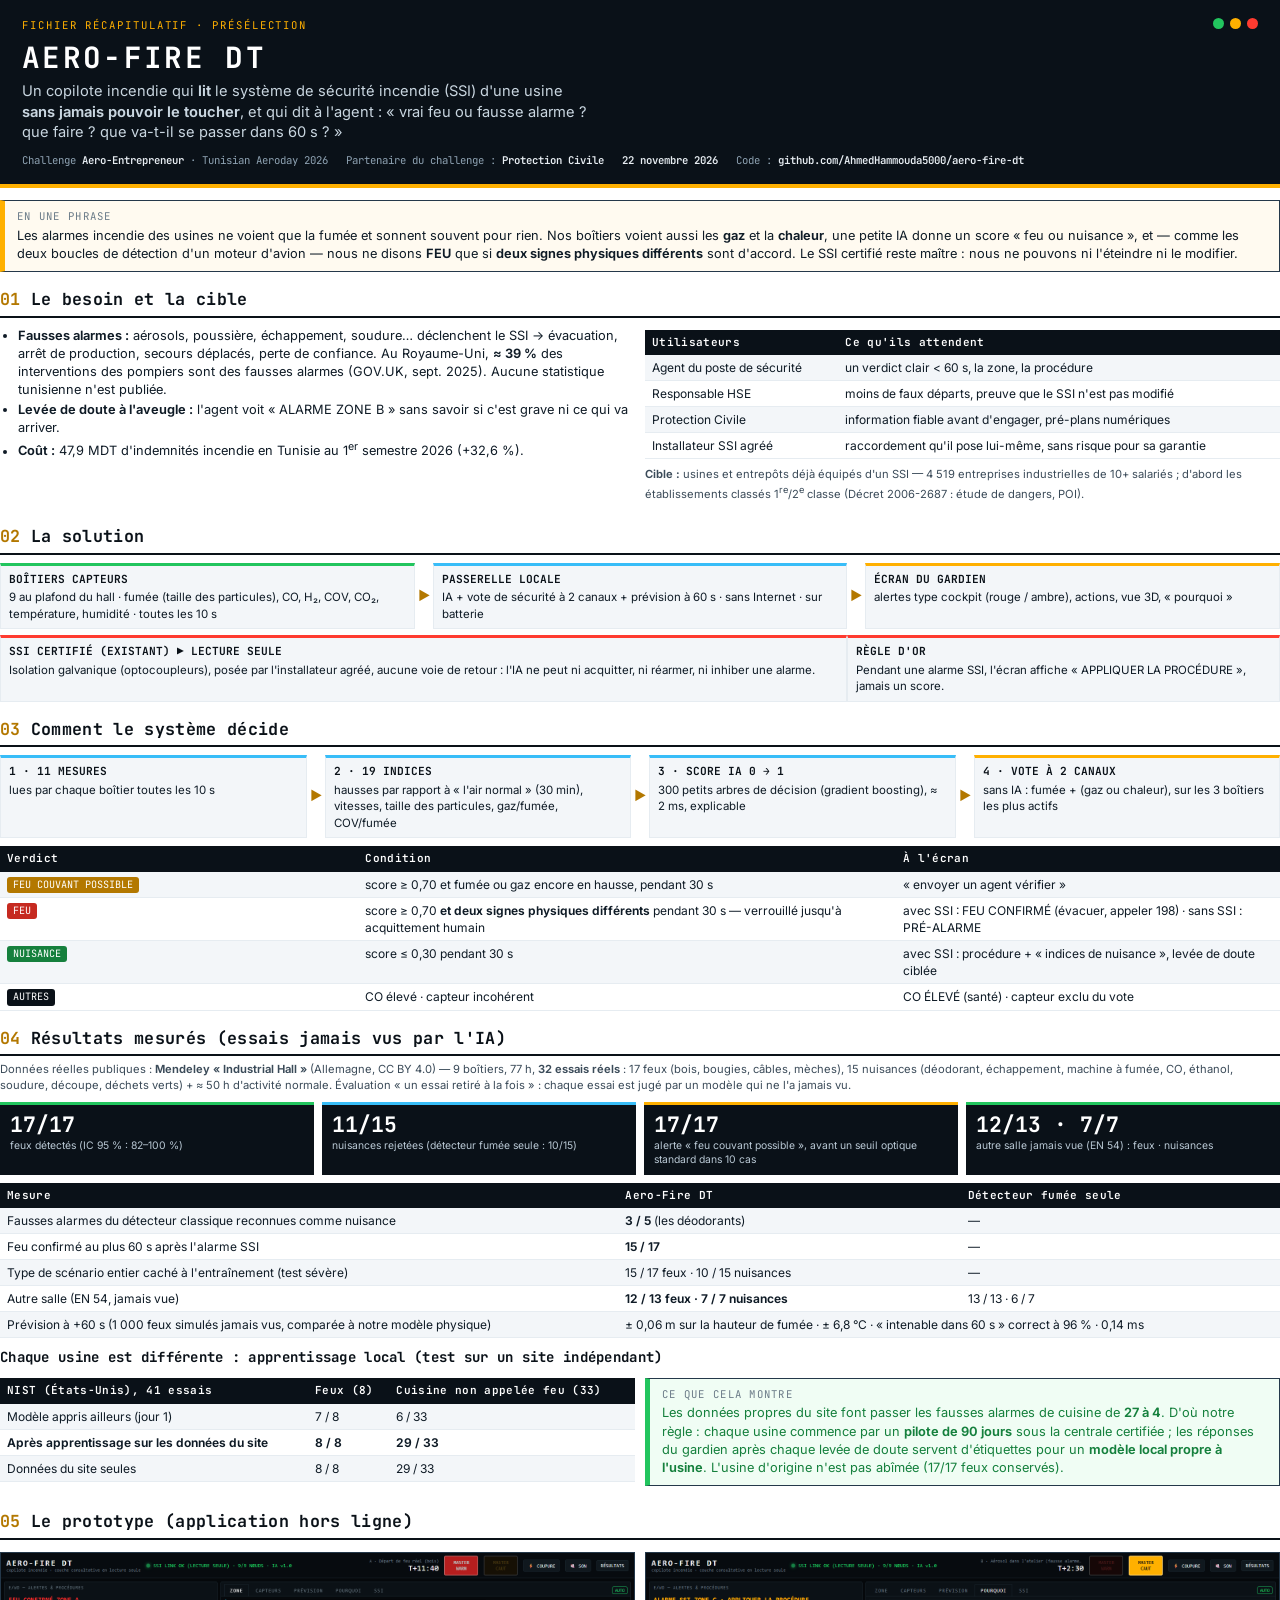
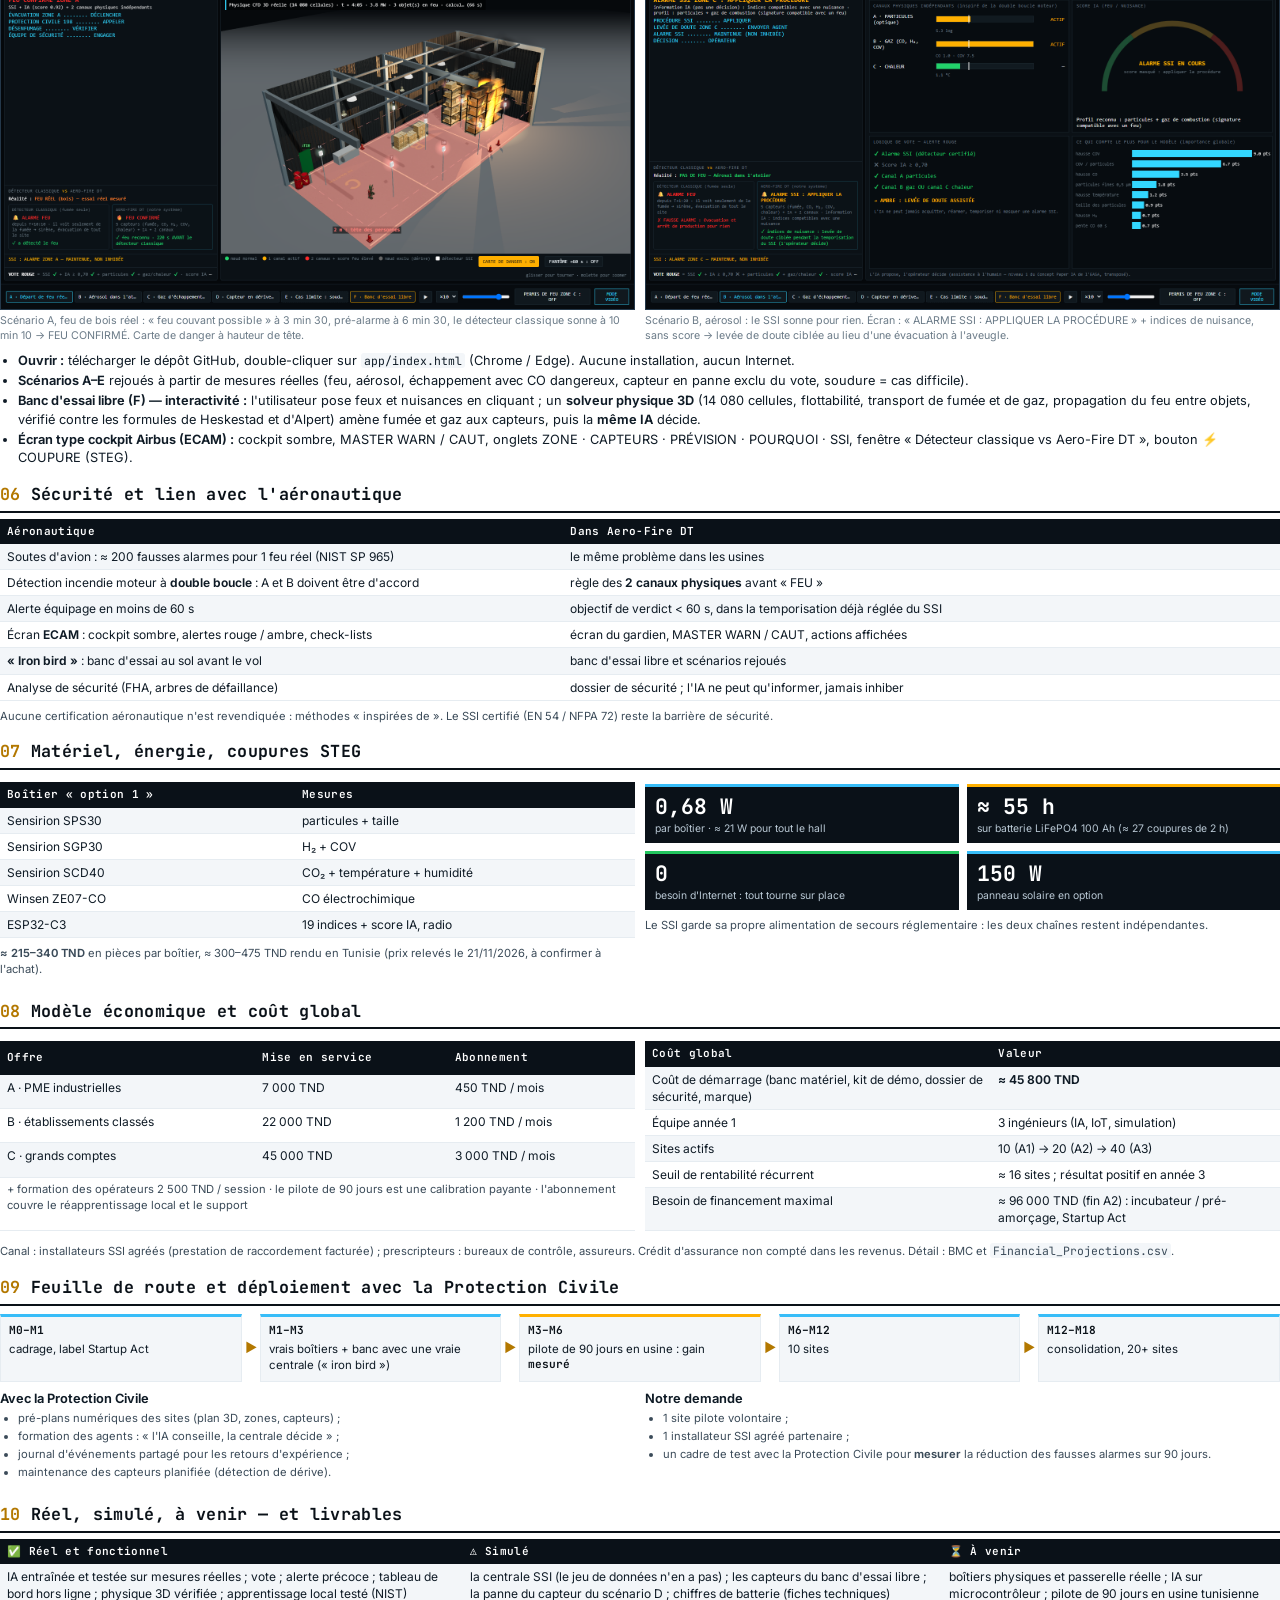
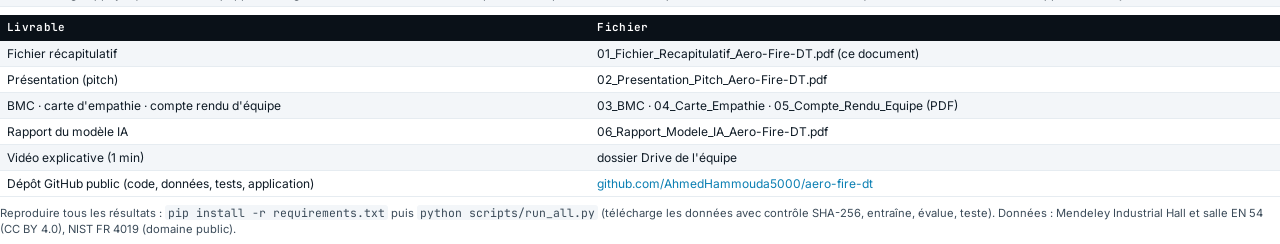
==== docs/livrables/pdf_src/01_recapitulatif.html @ 655771a3 "PDF deliverables: recap, pitch deck (10 + 6 backup slides), BMC canvas, empathy map, team report, AI" ====
<!doctype html>
<html lang="fr"><head><meta charset="utf-8"><title>Aero-Fire DT — Fichier récapitulatif</title>
<link rel="stylesheet" href="brand.css"></head>
<body class="doc">

<div class="cover">
  <div class="lamp"><i style="background:#22c55e"></i><i style="background:#ffb000"></i><i style="background:#ff3b30"></i></div>
  <div class="tag">FICHIER RÉCAPITULATIF · PRÉSÉLECTION</div>
  <h1>AERO-FIRE DT</h1>
  <div class="sub">Un copilote incendie qui <b>lit</b> le système de sécurité incendie (SSI) d'une usine <b>sans jamais pouvoir le toucher</b>, et qui dit à l'agent : « vrai feu ou fausse alarme ? que faire ? que va-t-il se passer dans 60 s ? »</div>
  <div class="meta"><span>Challenge <b>Aero-Entrepreneur</b> · Tunisian Aeroday 2026</span><span>Partenaire du challenge : <b>Protection Civile</b></span><span><b>22 novembre 2026</b></span><span>Code : <b>github.com/AhmedHammouda5000/aero-fire-dt</b></span></div>
</div>

<div class="callout"><span class="k">EN UNE PHRASE</span>
Les alarmes incendie des usines ne voient que la fumée et sonnent souvent pour rien. Nos boîtiers voient aussi les <b>gaz</b> et la <b>chaleur</b>, une petite IA donne un score « feu ou nuisance », et — comme les deux boucles de détection d'un moteur d'avion — nous ne disons <b>FEU</b> que si <b>deux signes physiques différents</b> sont d'accord. Le SSI certifié reste maître : nous ne pouvons ni l'éteindre ni le modifier.</div>

<h2><span class="n">01</span>Le besoin et la cible</h2>
<div class="grid2">
<div>
<ul>
<li><b>Fausses alarmes :</b> aérosols, poussière, échappement, soudure… déclenchent le SSI → évacuation, arrêt de production, secours déplacés, perte de confiance. Au Royaume-Uni, <b>≈ 39 %</b> des interventions des pompiers sont des fausses alarmes (GOV.UK, sept. 2025). Aucune statistique tunisienne n'est publiée.</li>
<li><b>Levée de doute à l'aveugle :</b> l'agent voit « ALARME ZONE B » sans savoir si c'est grave ni ce qui va arriver.</li>
<li><b>Coût :</b> 47,9 MDT d'indemnités incendie en Tunisie au 1<sup>er</sup> semestre 2026 (+32,6 %).</li>
</ul>
</div>
<div>
<table>
<tr><th>Utilisateurs</th><th>Ce qu'ils attendent</th></tr>
<tr><td>Agent du poste de sécurité</td><td>un verdict clair &lt; 60 s, la zone, la procédure</td></tr>
<tr><td>Responsable HSE</td><td>moins de faux départs, preuve que le SSI n'est pas modifié</td></tr>
<tr><td>Protection Civile</td><td>information fiable avant d'engager, pré-plans numériques</td></tr>
<tr><td>Installateur SSI agréé</td><td>raccordement qu'il pose lui-même, sans risque pour sa garantie</td></tr>
</table>
<p class="small"><b>Cible :</b> usines et entrepôts déjà équipés d'un SSI — 4 519 entreprises industrielles de 10+ salariés ; d'abord les établissements classés 1<sup>re</sup>/2<sup>e</sup> classe (Décret 2006-2687 : étude de dangers, POI).</p>
</div>
</div>

<h2><span class="n">02</span>La solution</h2>
<div class="flow">
  <div class="st" style="border-top-color:var(--green)"><b>BOÎTIERS CAPTEURS</b>9 au plafond du hall · fumée (taille des particules), CO, H₂, COV, CO₂, température, humidité · toutes les 10 s</div><div class="ar">▶</div>
  <div class="st"><b>PASSERELLE LOCALE</b>IA + vote de sécurité à 2 canaux + prévision à 60 s · sans Internet · sur batterie</div><div class="ar">▶</div>
  <div class="st" style="border-top-color:var(--amber)"><b>ÉCRAN DU GARDIEN</b>alertes type cockpit (rouge / ambre), actions, vue 3D, « pourquoi »</div>
</div>
<div class="flow" style="margin-top:-2px">
  <div class="st" style="border-top-color:var(--red);flex:2"><b>SSI CERTIFIÉ (EXISTANT) ▶ LECTURE SEULE</b>Isolation galvanique (optocoupleurs), posée par l'installateur agréé, aucune voie de retour : l'IA ne peut ni acquitter, ni réarmer, ni inhiber une alarme.</div>
  <div class="st" style="border-top-color:var(--red);flex:1"><b>RÈGLE D'OR</b>Pendant une alarme SSI, l'écran affiche « APPLIQUER LA PROCÉDURE », jamais un score.</div>
</div>

<h2><span class="n">03</span>Comment le système décide</h2>
<div class="flow">
  <div class="st"><b>1 · 11 MESURES</b>lues par chaque boîtier toutes les 10 s</div><div class="ar">▶</div>
  <div class="st"><b>2 · 19 INDICES</b>hausses par rapport à « l'air normal » (30 min), vitesses, taille des particules, gaz/fumée, COV/fumée</div><div class="ar">▶</div>
  <div class="st"><b>3 · SCORE IA 0 → 1</b>300 petits arbres de décision (gradient boosting), ≈ 2 ms, explicable</div><div class="ar">▶</div>
  <div class="st" style="border-top-color:var(--amber)"><b>4 · VOTE À 2 CANAUX</b>sans IA : fumée + (gaz ou chaleur), sur les 3 boîtiers les plus actifs</div>
</div>
<table>
<tr><th style="width:28%">Verdict</th><th>Condition</th><th style="width:30%">À l'écran</th></tr>
<tr><td><span class="badge a">FEU COUVANT POSSIBLE</span></td><td>score ≥ 0,70 et fumée ou gaz encore en hausse, pendant 30 s</td><td>« envoyer un agent vérifier »</td></tr>
<tr><td><span class="badge r">FEU</span></td><td>score ≥ 0,70 <b>et deux signes physiques différents</b> pendant 30 s — verrouillé jusqu'à acquittement humain</td><td>avec SSI : FEU CONFIRMÉ (évacuer, appeler 198) · sans SSI : PRÉ-ALARME</td></tr>
<tr><td><span class="badge g">NUISANCE</span></td><td>score ≤ 0,30 pendant 30 s</td><td>avec SSI : procédure + « indices de nuisance », levée de doute ciblée</td></tr>
<tr><td><span class="badge">AUTRES</span></td><td>CO élevé · capteur incohérent</td><td>CO ÉLEVÉ (santé) · capteur exclu du vote</td></tr>
</table>

<h2><span class="n">04</span>Résultats mesurés (essais jamais vus par l'IA)</h2>
<p class="small">Données réelles publiques : <b>Mendeley « Industrial Hall »</b> (Allemagne, CC BY 4.0) — 9 boîtiers, 77 h, <b>32 essais réels</b> : 17 feux (bois, bougies, câbles, mèches), 15 nuisances (déodorant, échappement, machine à fumée, CO, éthanol, soudure, découpe, déchets verts) + ≈ 50 h d'activité normale. Évaluation « un essai retiré à la fois » : chaque essai est jugé par un modèle qui ne l'a jamais vu.</p>
<div class="kpis">
  <div class="kpi"><div class="v">17/17</div><div class="l">feux détectés (IC 95 % : 82–100 %)</div></div>
  <div class="kpi c"><div class="v">11/15</div><div class="l">nuisances rejetées (détecteur fumée seule : 10/15)</div></div>
  <div class="kpi a"><div class="v">17/17</div><div class="l">alerte « feu couvant possible », avant un seuil optique standard dans 10 cas</div></div>
  <div class="kpi"><div class="v">12/13 · 7/7</div><div class="l">autre salle jamais vue (EN 54) : feux · nuisances</div></div>
</div>
<table>
<tr><th>Mesure</th><th>Aero-Fire DT</th><th>Détecteur fumée seule</th></tr>
<tr><td>Fausses alarmes du détecteur classique reconnues comme nuisance</td><td><b>3 / 5</b> (les déodorants)</td><td>—</td></tr>
<tr><td>Feu confirmé au plus 60 s après l'alarme SSI</td><td><b>15 / 17</b></td><td>—</td></tr>
<tr><td>Type de scénario entier caché à l'entraînement (test sévère)</td><td>15 / 17 feux · 10 / 15 nuisances</td><td>—</td></tr>
<tr><td>Autre salle (EN 54, jamais vue)</td><td><b>12 / 13 feux · 7 / 7 nuisances</b></td><td>13 / 13 · 6 / 7</td></tr>
<tr><td>Prévision à +60 s (1 000 feux simulés jamais vus, comparée à notre modèle physique)</td><td colspan="2">± 0,06 m sur la hauteur de fumée · ± 6,8 °C · « intenable dans 60 s » correct à 96 % · 0,14 ms</td></tr>
</table>

<h3>Chaque usine est différente : apprentissage local (test sur un site indépendant)</h3>
<div class="grid2">
<div>
<table>
<tr><th>NIST (États-Unis), 41 essais</th><th>Feux (8)</th><th>Cuisine non appelée feu (33)</th></tr>
<tr><td>Modèle appris ailleurs (jour 1)</td><td>7 / 8</td><td>6 / 33</td></tr>
<tr><td><b>Après apprentissage sur les données du site</b></td><td><b>8 / 8</b></td><td><b>29 / 33</b></td></tr>
<tr><td>Données du site seules</td><td>8 / 8</td><td>29 / 33</td></tr>
</table>
</div>
<div class="callout green" style="margin-top:6px"><span class="k">CE QUE CELA MONTRE</span>Les données propres du site font passer les fausses alarmes de cuisine de <b>27 à 4</b>. D'où notre règle : chaque usine commence par un <b>pilote de 90 jours</b> sous la centrale certifiée ; les réponses du gardien après chaque levée de doute servent d'étiquettes pour un <b>modèle local propre à l'usine</b>. L'usine d'origine n'est pas abîmée (17/17 feux conservés).</div>
</div>

<h2><span class="n">05</span>Le prototype (application hors ligne)</h2>
<div class="grid2">
<figure><img src="img/A_fire.png"><figcaption>Scénario A, feu de bois réel : « feu couvant possible » à 3 min 30, pré-alarme à 6 min 30, le détecteur classique sonne à 10 min 10 → FEU CONFIRMÉ. Carte de danger à hauteur de tête.</figcaption></figure>
<figure><img src="img/B_procedure.png"><figcaption>Scénario B, aérosol : le SSI sonne pour rien. Écran : « ALARME SSI : APPLIQUER LA PROCÉDURE » + indices de nuisance, sans score → levée de doute ciblée au lieu d'une évacuation à l'aveugle.</figcaption></figure>
</div>
<ul>
<li><b>Ouvrir :</b> télécharger le dépôt GitHub, double-cliquer sur <code>app/index.html</code> (Chrome / Edge). Aucune installation, aucun Internet.</li>
<li><b>Scénarios A–E</b> rejoués à partir de mesures réelles (feu, aérosol, échappement avec CO dangereux, capteur en panne exclu du vote, soudure = cas difficile).</li>
<li><b>Banc d'essai libre (F) — interactivité :</b> l'utilisateur pose feux et nuisances en cliquant ; un <b>solveur physique 3D</b> (14 080 cellules, flottabilité, transport de fumée et de gaz, propagation du feu entre objets, vérifié contre les formules de Heskestad et d'Alpert) amène fumée et gaz aux capteurs, puis la <b>même IA</b> décide.</li>
<li><b>Écran type cockpit Airbus (ECAM) :</b> cockpit sombre, MASTER WARN / CAUT, onglets ZONE · CAPTEURS · PRÉVISION · POURQUOI · SSI, fenêtre « Détecteur classique vs Aero-Fire DT », bouton ⚡ COUPURE (STEG).</li>
</ul>

<h2><span class="n">06</span>Sécurité et lien avec l'aéronautique</h2>
<table>
<tr><th style="width:44%">Aéronautique</th><th>Dans Aero-Fire DT</th></tr>
<tr><td>Soutes d'avion : ≈ 200 fausses alarmes pour 1 feu réel (NIST SP 965)</td><td>le même problème dans les usines</td></tr>
<tr><td>Détection incendie moteur à <b>double boucle</b> : A et B doivent être d'accord</td><td>règle des <b>2 canaux physiques</b> avant « FEU »</td></tr>
<tr><td>Alerte équipage en moins de 60 s</td><td>objectif de verdict &lt; 60 s, dans la temporisation déjà réglée du SSI</td></tr>
<tr><td>Écran <b>ECAM</b> : cockpit sombre, alertes rouge / ambre, check-lists</td><td>écran du gardien, MASTER WARN / CAUT, actions affichées</td></tr>
<tr><td><b>« Iron bird »</b> : banc d'essai au sol avant le vol</td><td>banc d'essai libre et scénarios rejoués</td></tr>
<tr><td>Analyse de sécurité (FHA, arbres de défaillance)</td><td>dossier de sécurité ; l'IA ne peut qu'informer, jamais inhiber</td></tr>
</table>
<p class="small">Aucune certification aéronautique n'est revendiquée : méthodes « inspirées de ». Le SSI certifié (EN 54 / NFPA 72) reste la barrière de sécurité.</p>

<h2><span class="n">07</span>Matériel, énergie, coupures STEG</h2>
<div class="grid2">
<div>
<table>
<tr><th>Boîtier « option 1 »</th><th>Mesures</th></tr>
<tr><td>Sensirion SPS30</td><td>particules + taille</td></tr>
<tr><td>Sensirion SGP30</td><td>H₂ + COV</td></tr>
<tr><td>Sensirion SCD40</td><td>CO₂ + température + humidité</td></tr>
<tr><td>Winsen ZE07-CO</td><td>CO électrochimique</td></tr>
<tr><td>ESP32-C3</td><td>19 indices + score IA, radio</td></tr>
</table>
<p class="small"><b>≈ 215–340 TND</b> en pièces par boîtier, ≈ 300–475 TND rendu en Tunisie (prix relevés le 21/11/2026, à confirmer à l'achat).</p>
</div>
<div>
<div class="kpis" style="grid-template-columns:1fr 1fr">
<div class="kpi c"><div class="v">0,68 W</div><div class="l">par boîtier · ≈ 21 W pour tout le hall</div></div>
<div class="kpi a"><div class="v">≈ 55 h</div><div class="l">sur batterie LiFePO4 100 Ah (≈ 27 coupures de 2 h)</div></div>
<div class="kpi"><div class="v">0</div><div class="l">besoin d'Internet : tout tourne sur place</div></div>
<div class="kpi c"><div class="v">150 W</div><div class="l">panneau solaire en option</div></div>
</div>
<p class="small">Le SSI garde sa propre alimentation de secours réglementaire : les deux chaînes restent indépendantes.</p>
</div>
</div>

<h2><span class="n">08</span>Modèle économique et coût global</h2>
<div class="grid2">
<table>
<tr><th>Offre</th><th>Mise en service</th><th>Abonnement</th></tr>
<tr><td>A · PME industrielles</td><td>7 000 TND</td><td>450 TND / mois</td></tr>
<tr><td>B · établissements classés</td><td>22 000 TND</td><td>1 200 TND / mois</td></tr>
<tr><td>C · grands comptes</td><td>45 000 TND</td><td>3 000 TND / mois</td></tr>
<tr><td colspan="3" class="small">+ formation des opérateurs 2 500 TND / session · le pilote de 90 jours est une calibration payante · l'abonnement couvre le réapprentissage local et le support</td></tr>
</table>
<table>
<tr><th>Coût global</th><th>Valeur</th></tr>
<tr><td>Coût de démarrage (banc matériel, kit de démo, dossier de sécurité, marque)</td><td><b>≈ 45 800 TND</b></td></tr>
<tr><td>Équipe année 1</td><td>3 ingénieurs (IA, IoT, simulation)</td></tr>
<tr><td>Sites actifs</td><td>10 (A1) → 20 (A2) → 40 (A3)</td></tr>
<tr><td>Seuil de rentabilité récurrent</td><td>≈ 16 sites ; résultat positif en année 3</td></tr>
<tr><td>Besoin de financement maximal</td><td>≈ 96 000 TND (fin A2) : incubateur / pré-amorçage, Startup Act</td></tr>
</table>
</div>
<p class="small">Canal : installateurs SSI agréés (prestation de raccordement facturée) ; prescripteurs : bureaux de contrôle, assureurs. Crédit d'assurance non compté dans les revenus. Détail : BMC et <code>Financial_Projections.csv</code>.</p>

<h2><span class="n">09</span>Feuille de route et déploiement avec la Protection Civile</h2>
<div class="flow">
  <div class="st"><b>M0–M1</b>cadrage, label Startup Act</div><div class="ar">▶</div>
  <div class="st"><b>M1–M3</b>vrais boîtiers + banc avec une vraie centrale (« iron bird »)</div><div class="ar">▶</div>
  <div class="st" style="border-top-color:var(--amber)"><b>M3–M6</b>pilote de 90 jours en usine : gain <b>mesuré</b></div><div class="ar">▶</div>
  <div class="st"><b>M6–M12</b>10 sites</div><div class="ar">▶</div>
  <div class="st"><b>M12–M18</b>consolidation, 20+ sites</div>
</div>
<div class="grid2">
<div><b>Avec la Protection Civile</b>
<ul class="small">
<li>pré-plans numériques des sites (plan 3D, zones, capteurs) ;</li>
<li>formation des agents : « l'IA conseille, la centrale décide » ;</li>
<li>journal d'événements partagé pour les retours d'expérience ;</li>
<li>maintenance des capteurs planifiée (détection de dérive).</li>
</ul></div>
<div><b>Notre demande</b>
<ul class="small">
<li>1 site pilote volontaire ;</li>
<li>1 installateur SSI agréé partenaire ;</li>
<li>un cadre de test avec la Protection Civile pour <b>mesurer</b> la réduction des fausses alarmes sur 90 jours.</li>
</ul></div>
</div>

<h2><span class="n">10</span>Réel, simulé, à venir — et livrables</h2>
<table>
<tr><th>✅ Réel et fonctionnel</th><th>⚠️ Simulé</th><th>⏳ À venir</th></tr>
<tr><td>IA entraînée et testée sur mesures réelles ; vote ; alerte précoce ; tableau de bord hors ligne ; physique 3D vérifiée ; apprentissage local testé (NIST)</td><td>la centrale SSI (le jeu de données n'en a pas) ; les capteurs du banc d'essai libre ; la panne du capteur du scénario D ; chiffres de batterie (fiches techniques)</td><td>boîtiers physiques et passerelle réelle ; IA sur microcontrôleur ; pilote de 90 jours en usine tunisienne</td></tr>
</table>
<table>
<tr><th>Livrable</th><th>Fichier</th></tr>
<tr><td>Fichier récapitulatif</td><td>01_Fichier_Recapitulatif_Aero-Fire-DT.pdf (ce document)</td></tr>
<tr><td>Présentation (pitch)</td><td>02_Presentation_Pitch_Aero-Fire-DT.pdf</td></tr>
<tr><td>BMC · carte d'empathie · compte rendu d'équipe</td><td>03_BMC · 04_Carte_Empathie · 05_Compte_Rendu_Equipe (PDF)</td></tr>
<tr><td>Rapport du modèle IA</td><td>06_Rapport_Modele_IA_Aero-Fire-DT.pdf</td></tr>
<tr><td>Vidéo explicative (1 min)</td><td>dossier Drive de l'équipe</td></tr>
<tr><td>Dépôt GitHub public (code, données, tests, application)</td><td><a href="https://github.com/AhmedHammouda5000/aero-fire-dt">github.com/AhmedHammouda5000/aero-fire-dt</a></td></tr>
</table>
<p class="small">Reproduire tous les résultats : <code>pip install -r requirements.txt</code> puis <code>python scripts/run_all.py</code> (télécharge les données avec contrôle SHA-256, entraîne, évalue, teste). Données : Mendeley Industrial Hall et salle EN 54 (CC BY 4.0), NIST FR 4019 (domaine public).</p>
</body></html>
---- docs/livrables/pdf_src/brand.css ----
/* Aero-Fire DT — identité « cockpit » pour les livrables PDF (impression Chrome).
   Couleurs reprises de l'application : ambre = attention, rouge = alarme, cyan = information, vert = normal. */
@font-face { font-family: "Inter"; src: url("fonts/Inter.ttf") format("truetype"); font-weight: 100 900; }
@font-face { font-family: "JBM"; src: url("fonts/JetBrainsMono.ttf") format("truetype"); font-weight: 100 800; }

:root {
  --navy: #0a1118; --navy2: #101b25; --navy3: #172634; --line: #24384a;
  --ink: #0f1b26; --ink2: #3b4b59; --mute: #6b7b88; --paper: #ffffff; --paper2: #f3f6f9; --paper3: #e6ecf1;
  --amber: #ffb000; --amber-d: #b37800; --red: #ff3b30; --red-d: #c62a20; --cyan: #38bdf8; --cyan-d: #0b7fb3;
  --green: #22c55e; --green-d: #15803d;
  --mono: "JBM", Consolas, monospace; --sans: "Inter", "Segoe UI", Arial, sans-serif;
}
* { box-sizing: border-box; }
html, body { margin: 0; padding: 0; }
body { font-family: var(--sans); color: var(--ink); -webkit-print-color-adjust: exact; print-color-adjust: exact; }
b, strong { font-weight: 650; }
a { color: var(--cyan-d); text-decoration: none; }
.mono { font-family: var(--mono); }
.amber { color: var(--amber-d); } .red { color: var(--red-d); } .cyan { color: var(--cyan-d); } .green { color: var(--green-d); }

/* ============ A4 documents ============ */
.doc { font-size: 9.6pt; line-height: 1.42; }
.doc h1, .doc h2, .doc h3 { font-family: var(--mono); letter-spacing: .02em; color: var(--navy); }
.doc h2 { font-size: 12.5pt; margin: 16px 0 6px; padding-bottom: 4px; border-bottom: 2px solid var(--navy); display: flex; gap: 10px; align-items: baseline; break-after: avoid; }
.doc h2 .n { color: var(--amber-d); }
.doc h3 { font-size: 10.5pt; margin: 10px 0 4px; break-after: avoid; }
.doc p { margin: 4px 0 6px; }
.doc ul, .doc ol { margin: 3px 0 6px; padding-left: 18px; }
.doc li { margin: 2px 0; }
.doc table { width: 100%; border-collapse: collapse; margin: 6px 0 8px; font-size: 9pt; break-inside: avoid; }
.doc th { background: var(--navy); color: #fff; font-family: var(--mono); font-weight: 600; font-size: 8.3pt; letter-spacing: .03em; text-align: left; padding: 5px 7px; }
.doc td { padding: 4px 7px; border-bottom: 1px solid var(--paper3); vertical-align: top; }
.doc tr:nth-child(even) td { background: var(--paper2); }
.doc code { font-family: var(--mono); font-size: 8.6pt; background: var(--paper2); padding: 0 3px; border-radius: 3px; }
.doc pre { font-family: var(--mono); font-size: 8pt; background: var(--paper2); padding: 8px 10px; border-left: 3px solid var(--navy); white-space: pre-wrap; break-inside: avoid; }
.doc blockquote { margin: 6px 0; padding: 6px 12px; border-left: 3px solid var(--amber); background: #fff8e6; }
.doc img { max-width: 100%; }

.cover { background: var(--navy); color: #e8eef3; margin: 0 0 12px; padding: 18px 22px 16px; border-bottom: 4px solid var(--amber); position: relative; }
.cover .tag { font-family: var(--mono); font-size: 8pt; letter-spacing: .18em; color: var(--amber); }
.cover h1 { font-family: var(--mono); color: #fff; font-size: 22pt; letter-spacing: .08em; margin: 4px 0 2px; }
.cover .sub { font-size: 11pt; color: #c9d6e0; max-width: 150mm; }
.cover .meta { margin-top: 10px; font-family: var(--mono); font-size: 8pt; color: #8fa3b3; display: flex; gap: 18px; flex-wrap: wrap; }
.cover .meta b { color: #e8eef3; font-weight: 600; }
.cover .lamp { position: absolute; right: 22px; top: 18px; display: flex; gap: 6px; }
.cover .lamp i { width: 11px; height: 11px; border-radius: 50%; display: block; }

.callout { border: 1px solid var(--line); border-left: 5px solid var(--amber); background: #fffaf0; padding: 8px 12px; margin: 8px 0; break-inside: avoid; }
.callout.cyan { border-left-color: var(--cyan); background: #f0f9ff; }
.callout.green { border-left-color: var(--green); background: #f0fdf4; }
.callout.red { border-left-color: var(--red); background: #fff4f3; }
.callout .k { font-family: var(--mono); font-size: 8pt; letter-spacing: .12em; color: var(--mute); display: block; margin-bottom: 2px; }

.grid2 { display: grid; grid-template-columns: 1fr 1fr; gap: 10px; }
.grid3 { display: grid; grid-template-columns: 1fr 1fr 1fr; gap: 10px; }
.kpis { display: grid; grid-template-columns: repeat(4, 1fr); gap: 8px; margin: 8px 0; break-inside: avoid; }
.kpi { background: var(--navy); color: #fff; padding: 8px 10px; border-top: 3px solid var(--green); }
.kpi.a { border-top-color: var(--amber); } .kpi.c { border-top-color: var(--cyan); } .kpi.r { border-top-color: var(--red); }
.kpi .v { font-family: var(--mono); font-size: 16pt; font-weight: 700; line-height: 1.1; }
.kpi .l { font-size: 7.8pt; color: #b9c8d4; line-height: 1.3; margin-top: 3px; }
figure { margin: 6px 0; break-inside: avoid; }
figure img { width: 100%; border: 1px solid var(--line); display: block; }
figcaption { font-size: 8pt; color: var(--mute); margin-top: 3px; }
.flow { display: flex; align-items: stretch; gap: 0; margin: 8px 0; break-inside: avoid; }
.flow .st { flex: 1; background: var(--paper2); border: 1px solid var(--paper3); border-top: 3px solid var(--cyan); padding: 6px 8px; font-size: 8.6pt; }
.flow .st b { display: block; font-family: var(--mono); font-size: 8.4pt; color: var(--navy); margin-bottom: 2px; }
.flow .ar { width: 18px; display: flex; align-items: center; justify-content: center; color: var(--amber-d); font-weight: 800; }
.badge { display: inline-block; font-family: var(--mono); font-size: 7.6pt; padding: 1px 6px; border-radius: 3px; color: #fff; background: var(--navy); vertical-align: 1px; }
.badge.g { background: var(--green-d); } .badge.a { background: var(--amber-d); } .badge.r { background: var(--red-d); } .badge.c { background: var(--cyan-d); }
.small { font-size: 8.4pt; color: var(--ink2); }
.pb { break-before: page; }
.avoid { break-inside: avoid; }

/* ============ 16:9 slides ============ */
.deck { background: var(--navy); }
.slide { width: 1280px; height: 720px; position: relative; overflow: hidden; background: var(--navy); color: #e8eef3; padding: 54px 64px 56px; break-after: page; }
.slide:last-child { break-after: auto; }
.slide::before { content: ""; position: absolute; inset: 0; background:
  radial-gradient(1200px 500px at 110% -10%, rgba(56,189,248,.08), transparent 60%),
  linear-gradient(transparent 0 0); pointer-events: none; }
.slide .pg { position: absolute; top: 22px; left: 64px; font-family: var(--mono); font-size: 13px; letter-spacing: .2em; color: var(--amber); }
.slide .pg .s { color: #5f7486; }
.slide .ft { position: absolute; bottom: 18px; left: 64px; right: 64px; display: flex; justify-content: space-between; font-family: var(--mono); font-size: 11px; color: #5f7486; letter-spacing: .06em; border-top: 1px solid var(--line); padding-top: 8px; }
.slide h1 { font-family: var(--mono); font-size: 40px; line-height: 1.12; margin: 6px 0 18px; color: #fff; letter-spacing: .01em; font-weight: 700; }
.slide h1 em { font-style: normal; color: var(--amber); }
.slide h2 { font-family: var(--mono); font-size: 20px; color: var(--cyan); margin: 0 0 10px; letter-spacing: .04em; font-weight: 600; }
.slide p, .slide li { font-size: 21px; line-height: 1.42; color: #d5e0e8; }
.slide ul { padding-left: 24px; margin: 6px 0; }
.slide li { margin: 6px 0; }
.slide li::marker { color: var(--amber); }
.slide b { color: #fff; }
.slide .lead { font-size: 25px; color: #e8eef3; line-height: 1.4; }
.slide .note { font-size: 15px; color: #8fa3b3; }
.slide .cols { display: grid; grid-template-columns: 1fr 1fr; gap: 28px; }
.slide .cols3 { display: grid; grid-template-columns: 1fr 1fr 1fr; gap: 20px; }
.slide .panel { background: var(--navy2); border: 1px solid var(--line); border-radius: 6px; padding: 16px 18px; }
.slide .panel.a { border-left: 5px solid var(--amber); } .slide .panel.r { border-left: 5px solid var(--red); }
.slide .panel.c { border-left: 5px solid var(--cyan); } .slide .panel.g { border-left: 5px solid var(--green); }
.slide .panel h3 { font-family: var(--mono); font-size: 16px; letter-spacing: .1em; color: #8fa3b3; margin: 0 0 6px; font-weight: 600; }
.slide .panel p, .slide .panel li { font-size: 18px; }
.slide .big { font-family: var(--mono); font-size: 54px; font-weight: 800; line-height: 1; color: #fff; }
.slide .big.a { color: var(--amber); } .slide .big.g { color: var(--green); } .slide .big.r { color: var(--red); } .slide .big.c { color: var(--cyan); }
.slide .cap { font-size: 15px; color: #9fb2c1; margin-top: 6px; line-height: 1.35; }
.slide table { width: 100%; border-collapse: collapse; font-size: 17px; }
.slide th { font-family: var(--mono); font-size: 13px; letter-spacing: .1em; color: #8fa3b3; text-align: left; padding: 8px 10px; border-bottom: 2px solid var(--line); font-weight: 600; }
.slide td { padding: 9px 10px; border-bottom: 1px solid var(--line); color: #d5e0e8; vertical-align: top; }
.slide td b { color: #fff; }
.slide .shot { border: 1px solid var(--line); border-radius: 6px; overflow: hidden; background: #000; }
.slide .shot img { display: block; width: 100%; }
.slide .chip { display: inline-block; font-family: var(--mono); font-size: 13px; letter-spacing: .08em; padding: 3px 9px; border-radius: 3px; margin-right: 6px; font-weight: 700; }
.chip.r { background: var(--red); color: #fff; } .chip.a { background: var(--amber); color: #111; } .chip.g { background: var(--green); color: #062; } .chip.c { background: var(--cyan); color: #032; } .chip.k { background: #2b3d4e; color: #cfe; }
.slide .say { position: absolute; left: 64px; right: 64px; bottom: 50px; font-size: 18px; color: #c9d6e0; border-left: 4px solid var(--amber); padding: 6px 14px; background: rgba(255,176,0,.06); }
.slide .say::before { content: "« "; color: var(--amber); } .slide .say::after { content: " »"; color: var(--amber); }
.diagram { display: flex; align-items: center; gap: 0; }
.diagram .box { background: var(--navy2); border: 1px solid var(--line); border-radius: 6px; padding: 14px 16px; text-align: center; flex: 1; }
.diagram .box .t { font-family: var(--mono); font-size: 15px; letter-spacing: .1em; color: var(--cyan); font-weight: 700; }
.diagram .box .d { font-size: 15px; color: #b9c8d4; margin-top: 5px; line-height: 1.35; }
.diagram .arr { width: 46px; text-align: center; font-size: 30px; color: var(--amber); font-weight: 800; }
.backup .pg { color: var(--cyan); }
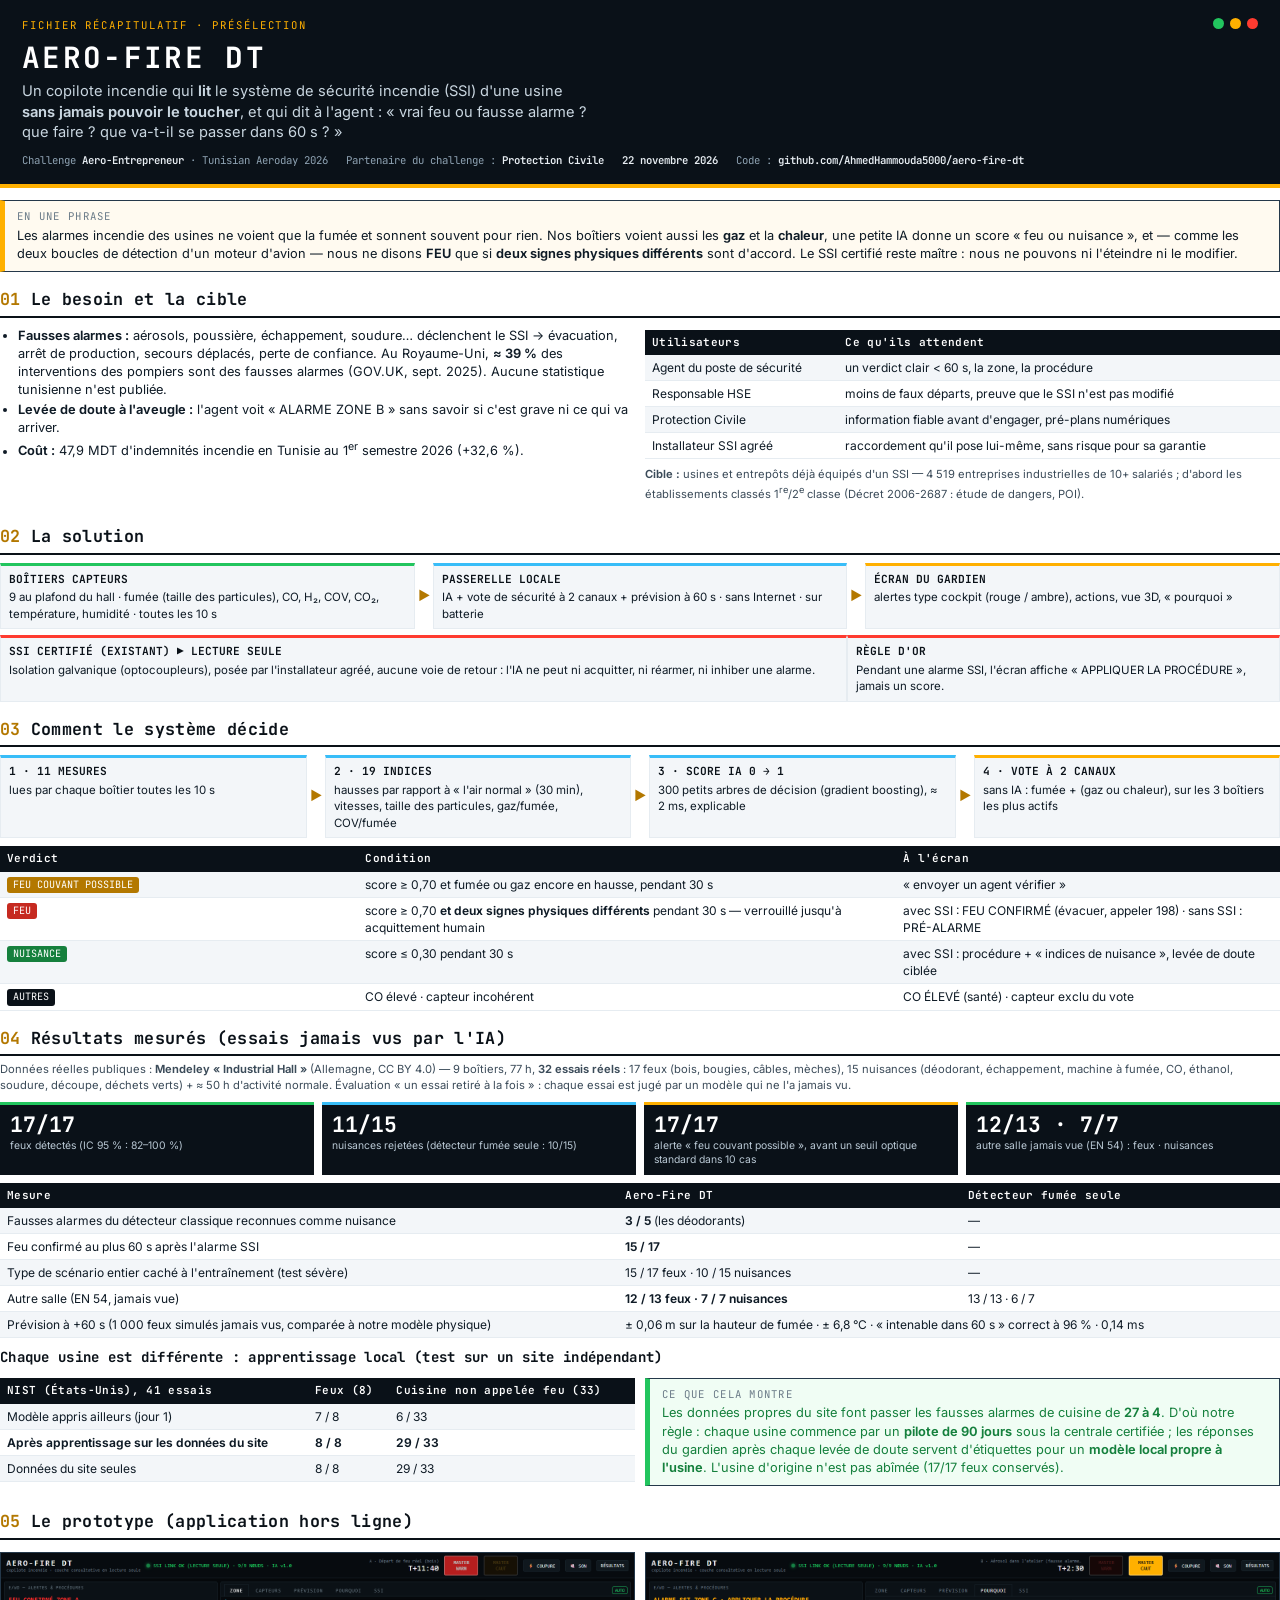
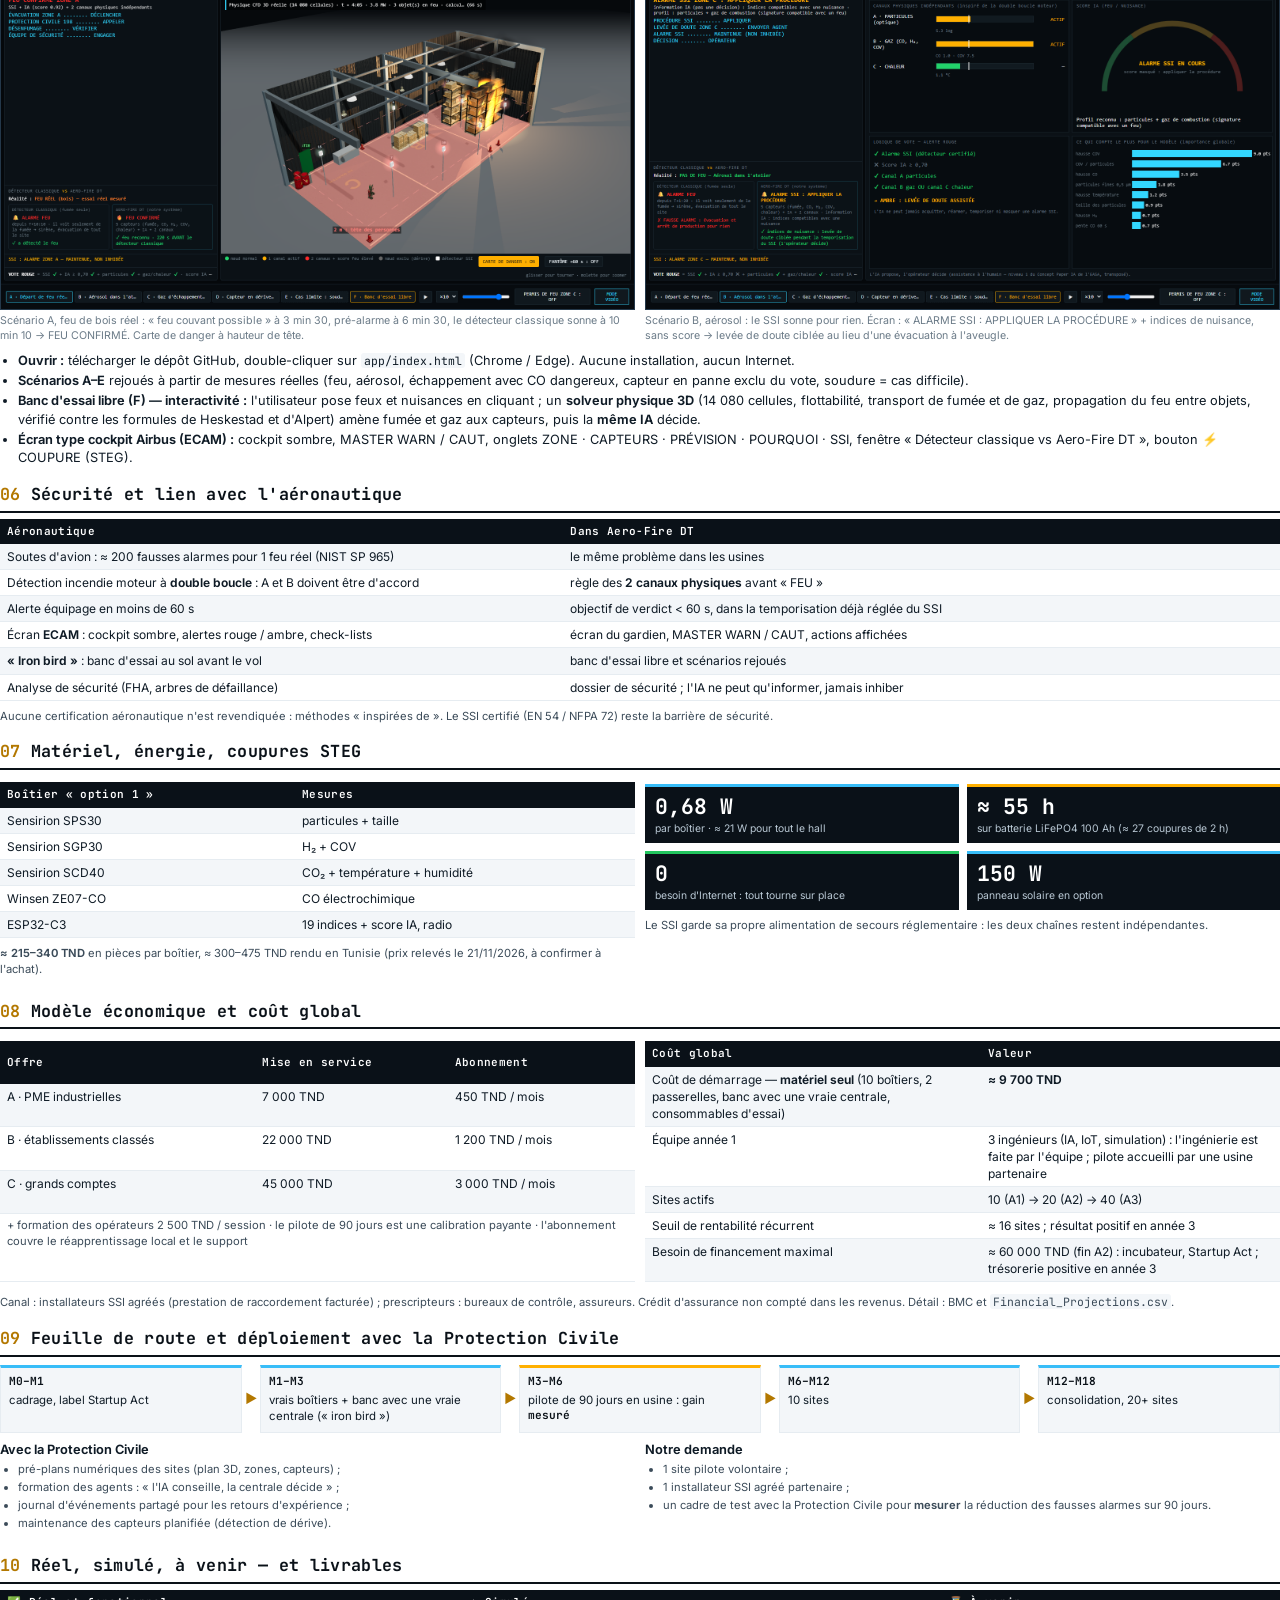
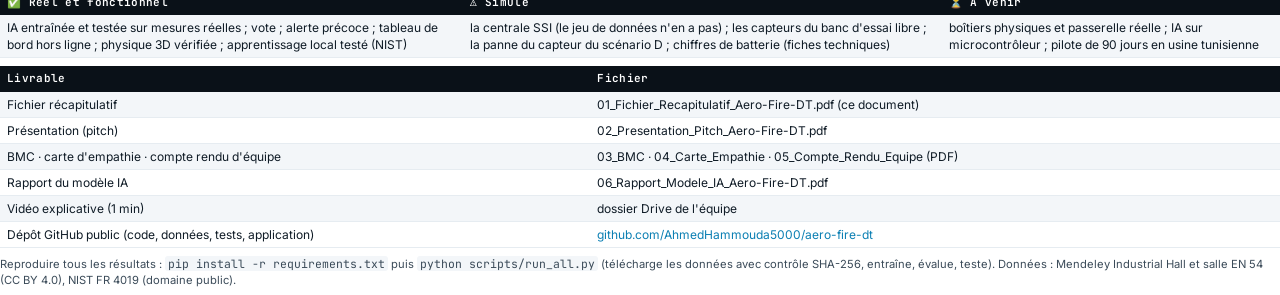
==== commit cbddd6ce: "Start-up cost = material only (~9 700 TND); team does engineering, pilot hosted by a partner factory" ====
--- a/docs/livrables/pdf_src/01_recapitulatif.html
+++ b/docs/livrables/pdf_src/01_recapitulatif.html
@@ -150,11 +150,11 @@
 </table>
 <table>
 <tr><th>Coût global</th><th>Valeur</th></tr>
-<tr><td>Coût de démarrage (banc matériel, kit de démo, dossier de sécurité, marque)</td><td><b>≈ 45 800 TND</b></td></tr>
-<tr><td>Équipe année 1</td><td>3 ingénieurs (IA, IoT, simulation)</td></tr>
+<tr><td>Coût de démarrage — <b>matériel seul</b> (10 boîtiers, 2 passerelles, banc avec une vraie centrale, consommables d'essai)</td><td><b>≈ 9 700 TND</b></td></tr>
+<tr><td>Équipe année 1</td><td>3 ingénieurs (IA, IoT, simulation) : l'ingénierie est faite par l'équipe ; pilote accueilli par une usine partenaire</td></tr>
 <tr><td>Sites actifs</td><td>10 (A1) → 20 (A2) → 40 (A3)</td></tr>
 <tr><td>Seuil de rentabilité récurrent</td><td>≈ 16 sites ; résultat positif en année 3</td></tr>
-<tr><td>Besoin de financement maximal</td><td>≈ 96 000 TND (fin A2) : incubateur / pré-amorçage, Startup Act</td></tr>
+<tr><td>Besoin de financement maximal</td><td>≈ 60 000 TND (fin A2) : incubateur, Startup Act ; trésorerie positive en année 3</td></tr>
 </table>
 </div>
 <p class="small">Canal : installateurs SSI agréés (prestation de raccordement facturée) ; prescripteurs : bureaux de contrôle, assureurs. Crédit d'assurance non compté dans les revenus. Détail : BMC et <code>Financial_Projections.csv</code>.</p>
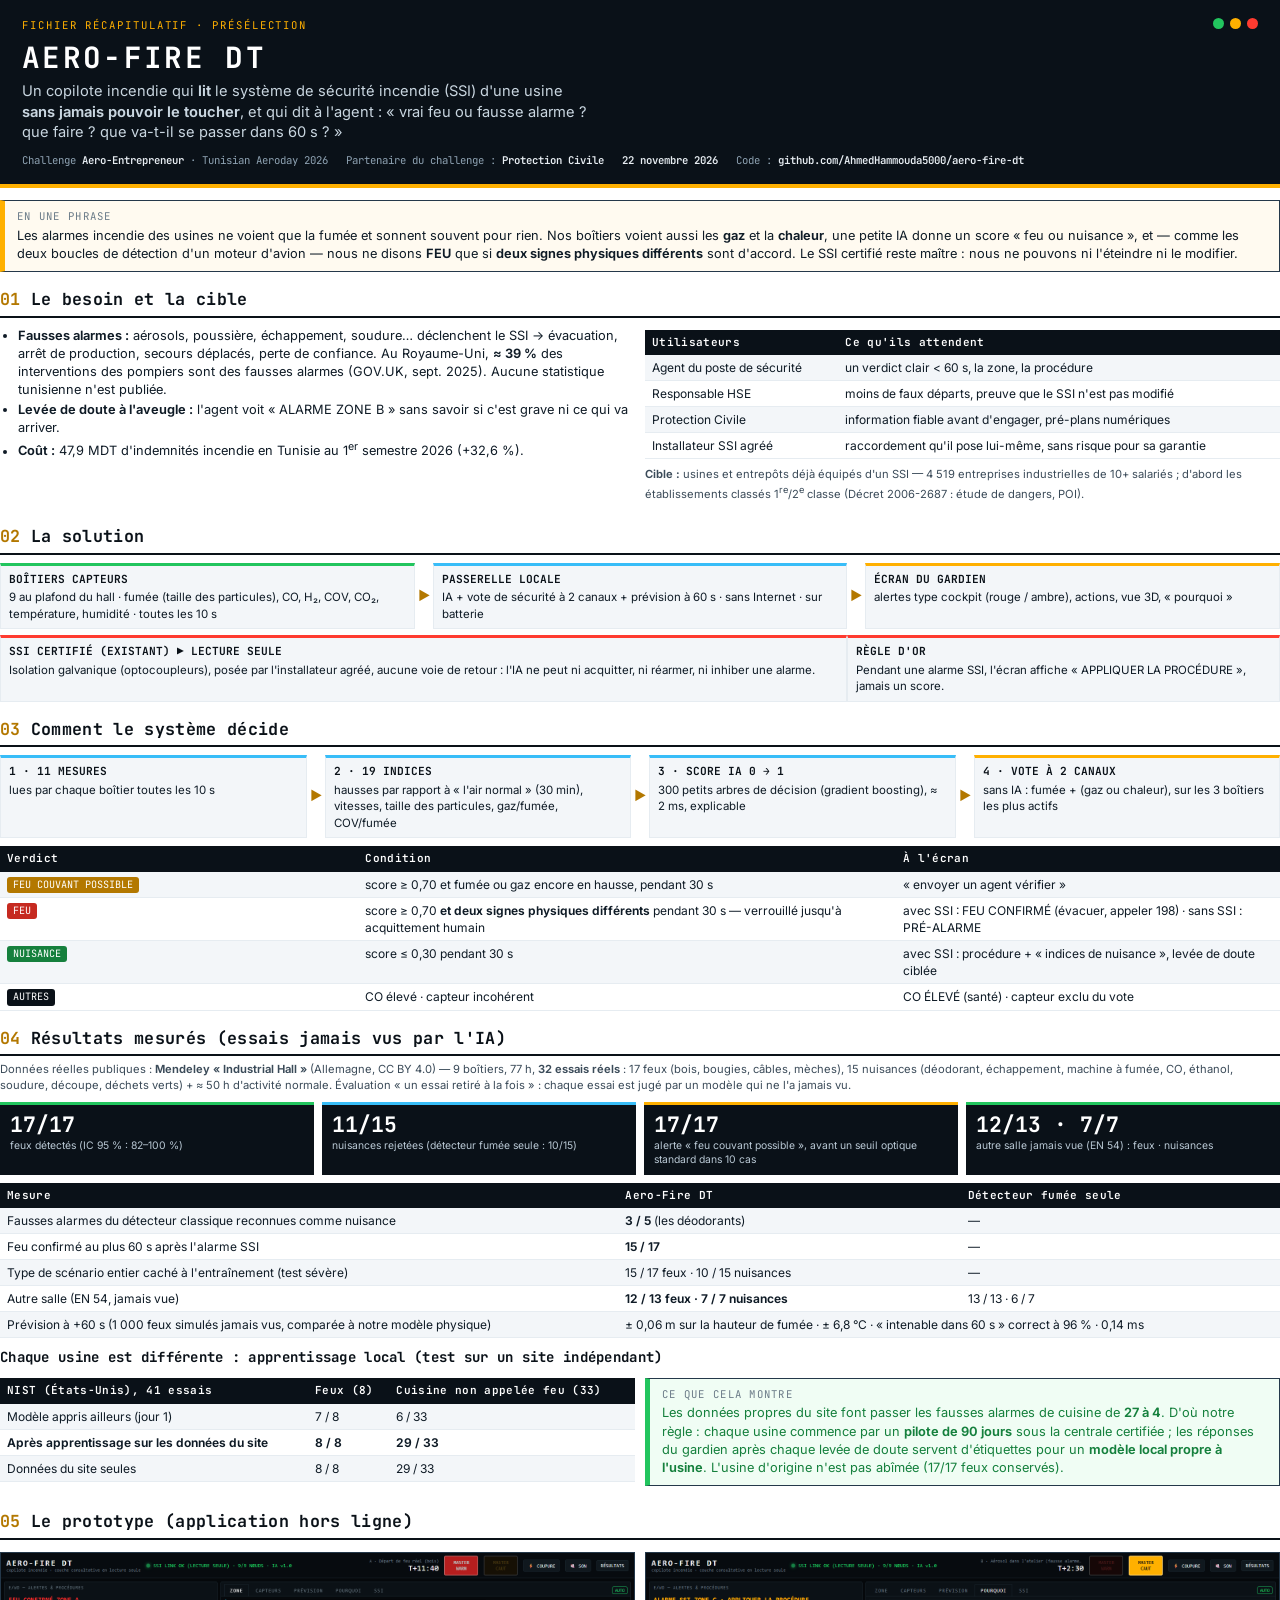
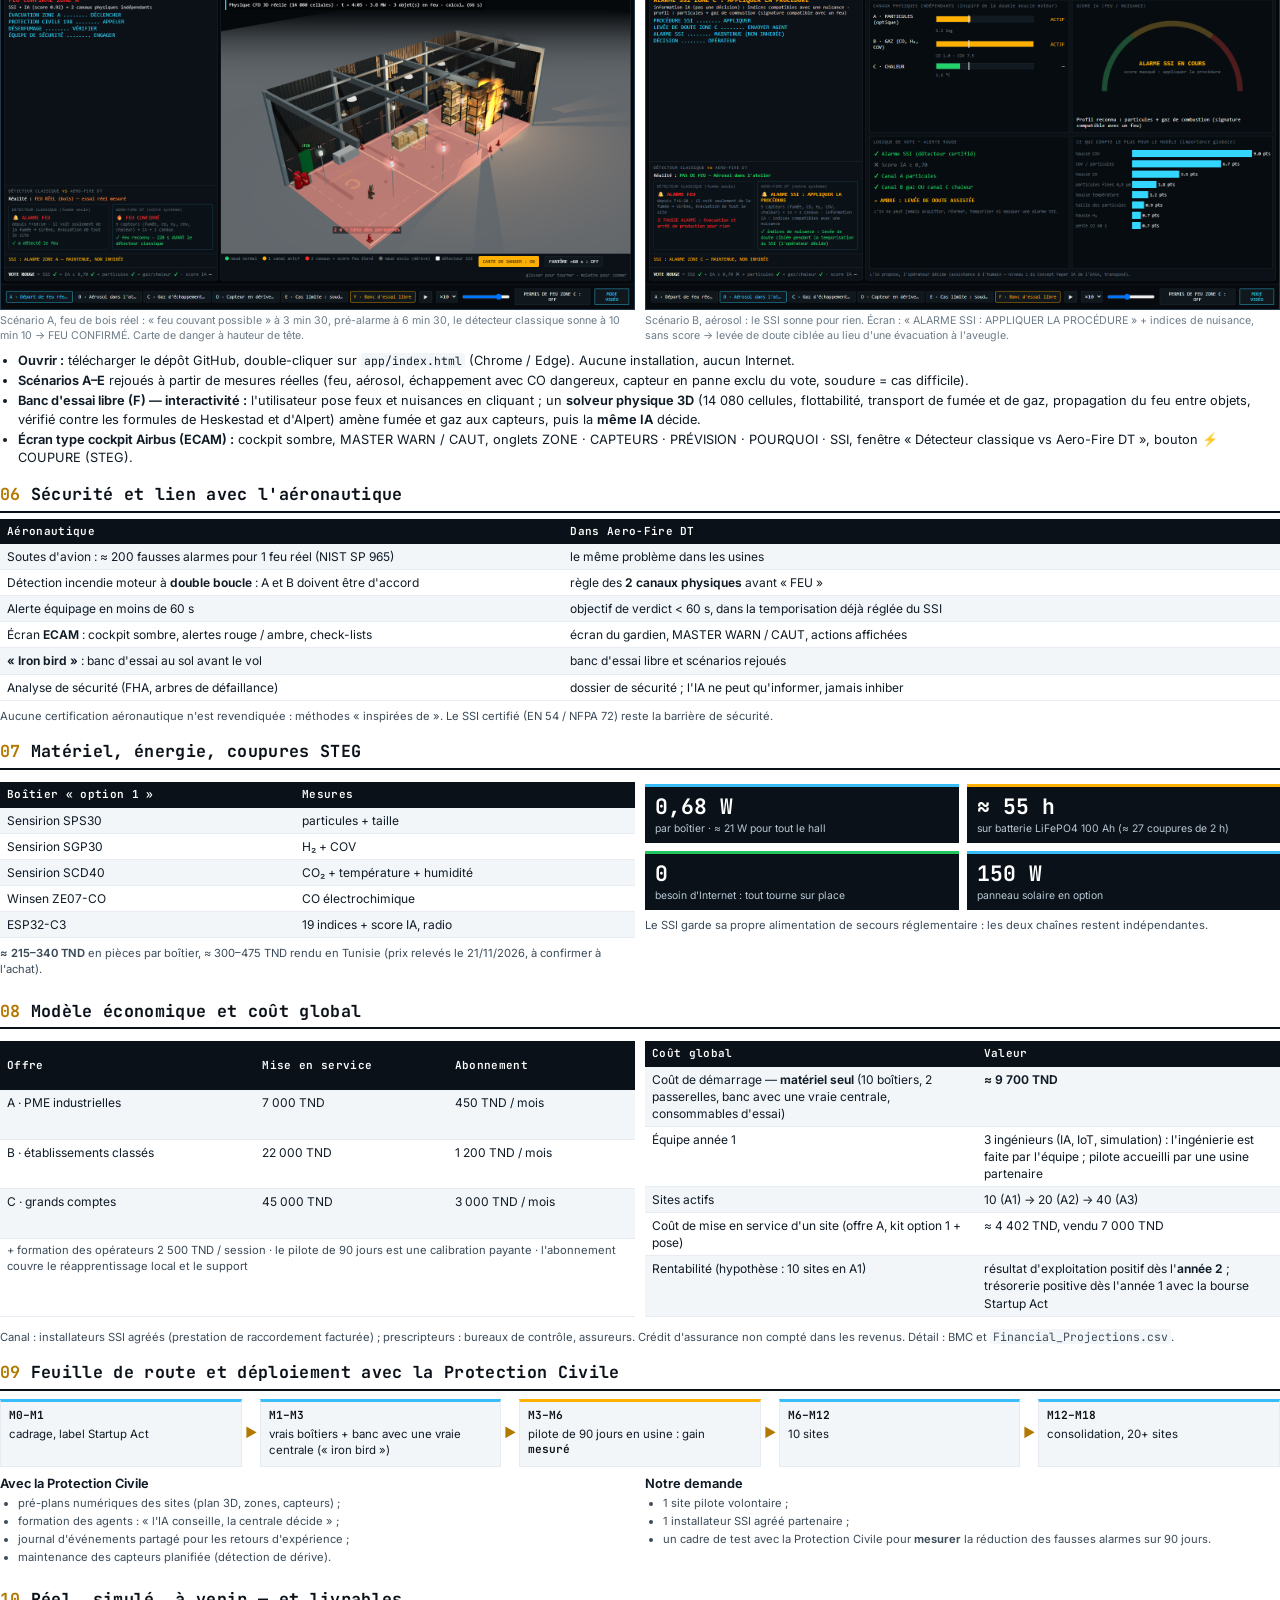
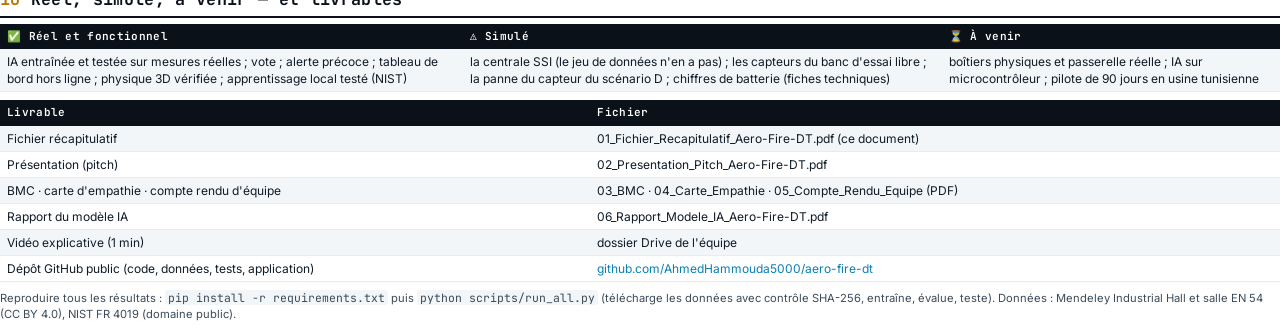
==== commit 0a1e6b80: "Option-1 kit everywhere: start-up cost = material only (~9 700 TND), per-site costs without Jetson o" ====
--- a/docs/livrables/pdf_src/01_recapitulatif.html
+++ b/docs/livrables/pdf_src/01_recapitulatif.html
@@ -153,8 +153,8 @@
 <tr><td>Coût de démarrage — <b>matériel seul</b> (10 boîtiers, 2 passerelles, banc avec une vraie centrale, consommables d'essai)</td><td><b>≈ 9 700 TND</b></td></tr>
 <tr><td>Équipe année 1</td><td>3 ingénieurs (IA, IoT, simulation) : l'ingénierie est faite par l'équipe ; pilote accueilli par une usine partenaire</td></tr>
 <tr><td>Sites actifs</td><td>10 (A1) → 20 (A2) → 40 (A3)</td></tr>
-<tr><td>Seuil de rentabilité récurrent</td><td>≈ 16 sites ; résultat positif en année 3</td></tr>
-<tr><td>Besoin de financement maximal</td><td>≈ 60 000 TND (fin A2) : incubateur, Startup Act ; trésorerie positive en année 3</td></tr>
+<tr><td>Coût de mise en service d'un site (offre A, kit option 1 + pose)</td><td>≈ 4 402 TND, vendu 7 000 TND</td></tr>
+<tr><td>Rentabilité (hypothèse : 10 sites en A1)</td><td>résultat d'exploitation positif dès l'<b>année 2</b> ; trésorerie positive dès l'année 1 avec la bourse Startup Act</td></tr>
 </table>
 </div>
 <p class="small">Canal : installateurs SSI agréés (prestation de raccordement facturée) ; prescripteurs : bureaux de contrôle, assureurs. Crédit d'assurance non compté dans les revenus. Détail : BMC et <code>Financial_Projections.csv</code>.</p>
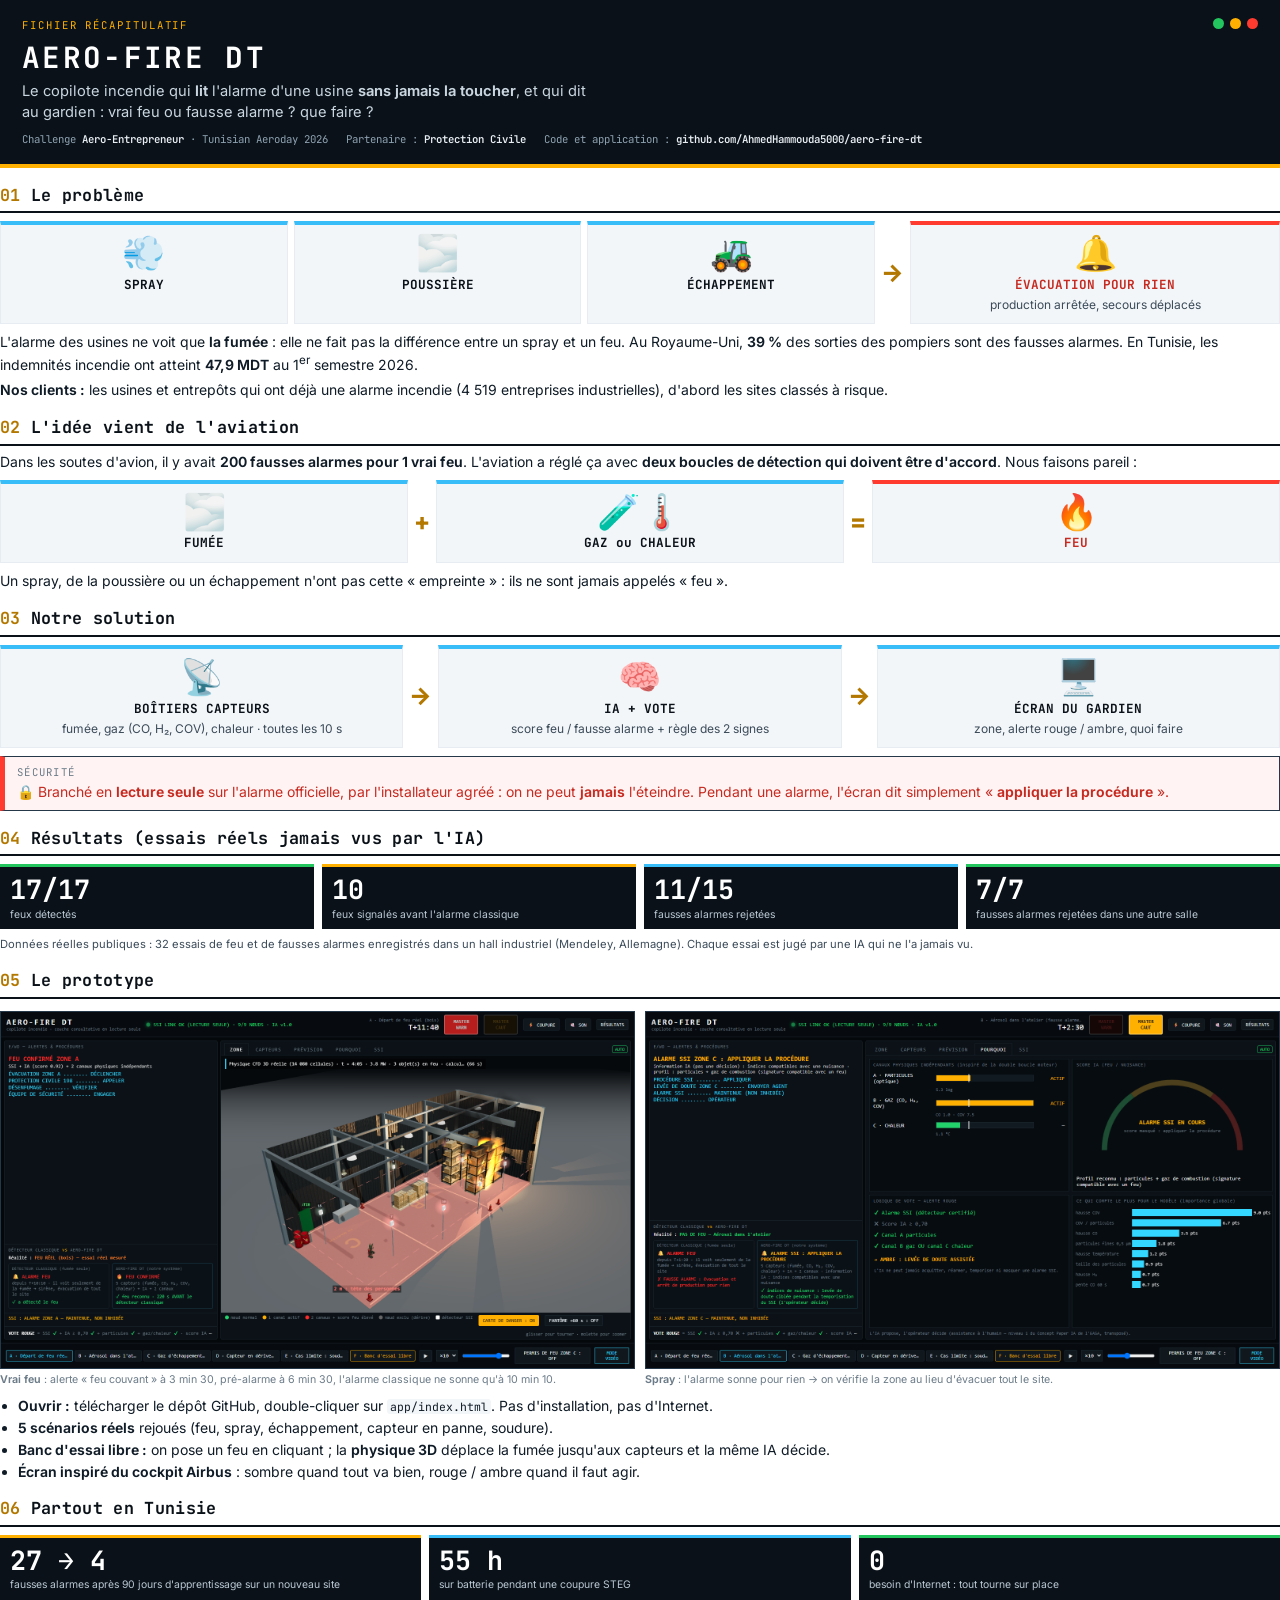
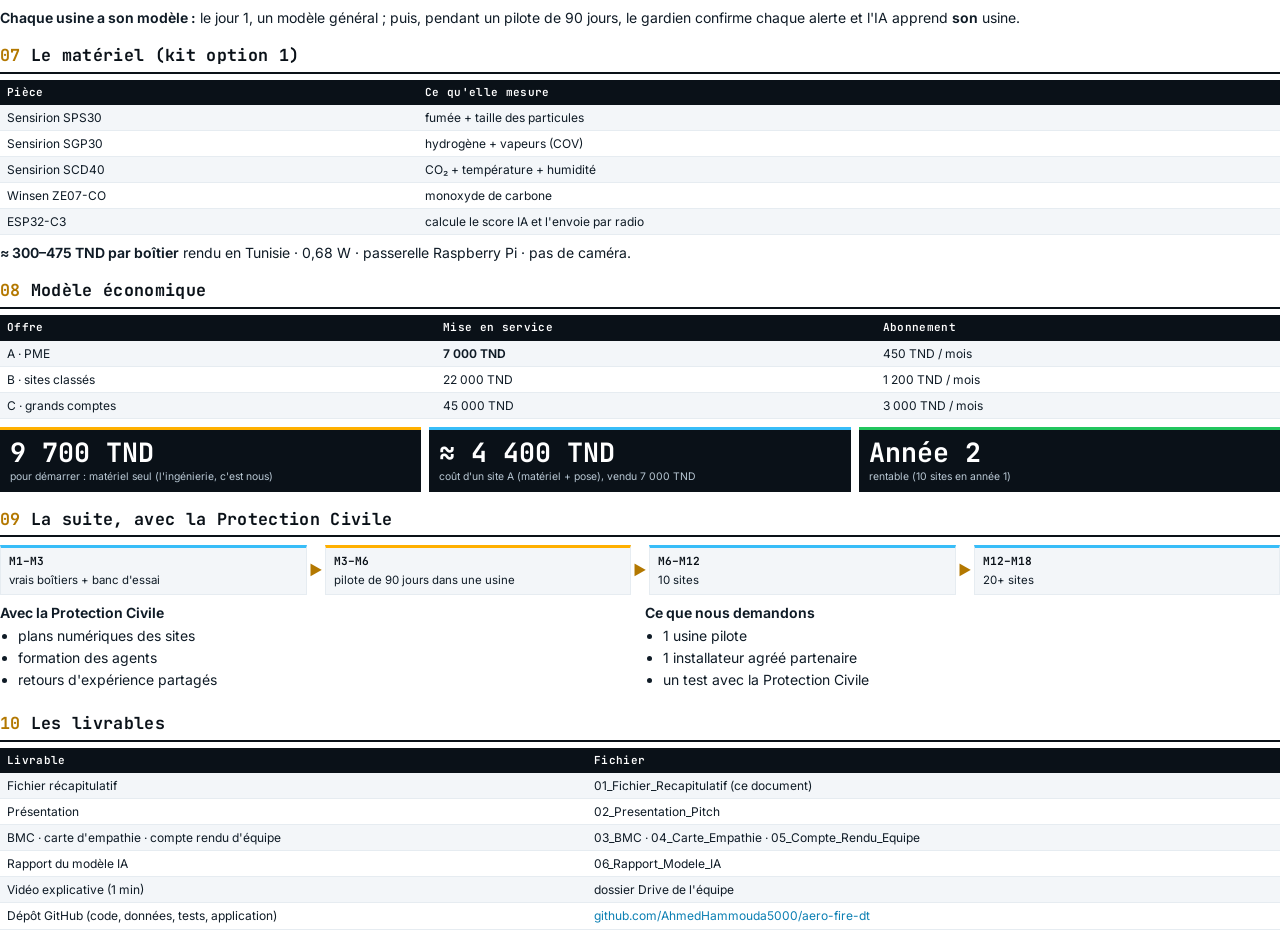
==== commit 51dad84b: "Simpler deliverables: picture-first pitch (10 + 4 backup), 3-page recap, no limits sections in PDFs " ====
--- a/docs/livrables/pdf_src/01_recapitulatif.html
+++ b/docs/livrables/pdf_src/01_recapitulatif.html
@@ -1,201 +1,131 @@
 <!doctype html>
 <html lang="fr"><head><meta charset="utf-8"><title>Aero-Fire DT — Fichier récapitulatif</title>
-<link rel="stylesheet" href="brand.css"></head>
+<link rel="stylesheet" href="brand.css">
+<style>
+.doc { font-size: 10.5pt; }
+.icorow { display: flex; align-items: stretch; gap: 6px; margin: 8px 0; break-inside: avoid; }
+.icorow .b { flex: 1; text-align: center; background: var(--paper2); border: 1px solid var(--paper3); border-top: 4px solid var(--cyan); padding: 10px 6px; }
+.icorow .b .i { font-size: 26pt; line-height: 1; }
+.icorow .b .t { font-family: var(--mono); font-weight: 700; font-size: 9.5pt; margin-top: 6px; color: var(--navy); }
+.icorow .b .d { font-size: 9pt; color: var(--ink2); margin-top: 2px; }
+.icorow .a { display: flex; align-items: center; font-size: 18pt; color: var(--amber-d); font-weight: 800; }
+.kpi .v { font-size: 20pt; }
+</style></head>
 <body class="doc">
 
 <div class="cover">
   <div class="lamp"><i style="background:#22c55e"></i><i style="background:#ffb000"></i><i style="background:#ff3b30"></i></div>
-  <div class="tag">FICHIER RÉCAPITULATIF · PRÉSÉLECTION</div>
+  <div class="tag">FICHIER RÉCAPITULATIF</div>
   <h1>AERO-FIRE DT</h1>
-  <div class="sub">Un copilote incendie qui <b>lit</b> le système de sécurité incendie (SSI) d'une usine <b>sans jamais pouvoir le toucher</b>, et qui dit à l'agent : « vrai feu ou fausse alarme ? que faire ? que va-t-il se passer dans 60 s ? »</div>
-  <div class="meta"><span>Challenge <b>Aero-Entrepreneur</b> · Tunisian Aeroday 2026</span><span>Partenaire du challenge : <b>Protection Civile</b></span><span><b>22 novembre 2026</b></span><span>Code : <b>github.com/AhmedHammouda5000/aero-fire-dt</b></span></div>
+  <div class="sub">Le copilote incendie qui <b>lit</b> l'alarme d'une usine <b>sans jamais la toucher</b>, et qui dit au gardien : vrai feu ou fausse alarme ? que faire ?</div>
+  <div class="meta"><span>Challenge <b>Aero-Entrepreneur</b> · Tunisian Aeroday 2026</span><span>Partenaire : <b>Protection Civile</b></span><span>Code et application : <b>github.com/AhmedHammouda5000/aero-fire-dt</b></span></div>
 </div>
 
-<div class="callout"><span class="k">EN UNE PHRASE</span>
-Les alarmes incendie des usines ne voient que la fumée et sonnent souvent pour rien. Nos boîtiers voient aussi les <b>gaz</b> et la <b>chaleur</b>, une petite IA donne un score « feu ou nuisance », et — comme les deux boucles de détection d'un moteur d'avion — nous ne disons <b>FEU</b> que si <b>deux signes physiques différents</b> sont d'accord. Le SSI certifié reste maître : nous ne pouvons ni l'éteindre ni le modifier.</div>
+<h2><span class="n">01</span>Le problème</h2>
+<div class="icorow">
+  <div class="b"><div class="i">💨</div><div class="t">SPRAY</div></div>
+  <div class="b"><div class="i">🌫️</div><div class="t">POUSSIÈRE</div></div>
+  <div class="b"><div class="i">🚜</div><div class="t">ÉCHAPPEMENT</div></div>
+  <div class="a">→</div>
+  <div class="b" style="border-top-color:var(--red);flex:1.3"><div class="i">🔔</div><div class="t" style="color:var(--red-d)">ÉVACUATION POUR RIEN</div><div class="d">production arrêtée, secours déplacés</div></div>
+</div>
+<p>L'alarme des usines ne voit que <b>la fumée</b> : elle ne fait pas la différence entre un spray et un feu. Au Royaume-Uni, <b>39 %</b> des sorties des pompiers sont des fausses alarmes. En Tunisie, les indemnités incendie ont atteint <b>47,9 MDT</b> au 1<sup>er</sup> semestre 2026.</p>
+<p><b>Nos clients :</b> les usines et entrepôts qui ont déjà une alarme incendie (4 519 entreprises industrielles), d'abord les sites classés à risque.</p>
 
-<h2><span class="n">01</span>Le besoin et la cible</h2>
+<h2><span class="n">02</span>L'idée vient de l'aviation</h2>
+<p>Dans les soutes d'avion, il y avait <b>200 fausses alarmes pour 1 vrai feu</b>. L'aviation a réglé ça avec <b>deux boucles de détection qui doivent être d'accord</b>. Nous faisons pareil :</p>
+<div class="icorow">
+  <div class="b"><div class="i">🌫️</div><div class="t">FUMÉE</div></div>
+  <div class="a">+</div>
+  <div class="b"><div class="i">🧪🌡️</div><div class="t">GAZ ou CHALEUR</div></div>
+  <div class="a">=</div>
+  <div class="b" style="border-top-color:var(--red)"><div class="i">🔥</div><div class="t" style="color:var(--red-d)">FEU</div></div>
+</div>
+<p>Un spray, de la poussière ou un échappement n'ont pas cette « empreinte » : ils ne sont jamais appelés « feu ».</p>
+
+<h2><span class="n">03</span>Notre solution</h2>
+<div class="icorow">
+  <div class="b"><div class="i">📡</div><div class="t">BOÎTIERS CAPTEURS</div><div class="d">fumée, gaz (CO, H₂, COV), chaleur · toutes les 10 s</div></div>
+  <div class="a">→</div>
+  <div class="b"><div class="i">🧠</div><div class="t">IA + VOTE</div><div class="d">score feu / fausse alarme + règle des 2 signes</div></div>
+  <div class="a">→</div>
+  <div class="b"><div class="i">🖥️</div><div class="t">ÉCRAN DU GARDIEN</div><div class="d">zone, alerte rouge / ambre, quoi faire</div></div>
+</div>
+<div class="callout red"><span class="k">SÉCURITÉ</span>🔒 Branché en <b>lecture seule</b> sur l'alarme officielle, par l'installateur agréé : on ne peut <b>jamais</b> l'éteindre. Pendant une alarme, l'écran dit simplement « <b>appliquer la procédure</b> ».</div>
+
+<h2><span class="n">04</span>Résultats (essais réels jamais vus par l'IA)</h2>
+<div class="kpis">
+  <div class="kpi"><div class="v">17/17</div><div class="l">feux détectés</div></div>
+  <div class="kpi a"><div class="v">10</div><div class="l">feux signalés avant l'alarme classique</div></div>
+  <div class="kpi c"><div class="v">11/15</div><div class="l">fausses alarmes rejetées</div></div>
+  <div class="kpi"><div class="v">7/7</div><div class="l">fausses alarmes rejetées dans une autre salle</div></div>
+</div>
+<p class="small">Données réelles publiques : 32 essais de feu et de fausses alarmes enregistrés dans un hall industriel (Mendeley, Allemagne). Chaque essai est jugé par une IA qui ne l'a jamais vu.</p>
+
+<h2><span class="n">05</span>Le prototype</h2>
 <div class="grid2">
-<div>
+<figure><img src="img/A_fire.png"><figcaption><b>Vrai feu</b> : alerte « feu couvant » à 3 min 30, pré-alarme à 6 min 30, l'alarme classique ne sonne qu'à 10 min 10.</figcaption></figure>
+<figure><img src="img/B_procedure.png"><figcaption><b>Spray</b> : l'alarme sonne pour rien → on vérifie la zone au lieu d'évacuer tout le site.</figcaption></figure>
+</div>
 <ul>
-<li><b>Fausses alarmes :</b> aérosols, poussière, échappement, soudure… déclenchent le SSI → évacuation, arrêt de production, secours déplacés, perte de confiance. Au Royaume-Uni, <b>≈ 39 %</b> des interventions des pompiers sont des fausses alarmes (GOV.UK, sept. 2025). Aucune statistique tunisienne n'est publiée.</li>
-<li><b>Levée de doute à l'aveugle :</b> l'agent voit « ALARME ZONE B » sans savoir si c'est grave ni ce qui va arriver.</li>
-<li><b>Coût :</b> 47,9 MDT d'indemnités incendie en Tunisie au 1<sup>er</sup> semestre 2026 (+32,6 %).</li>
+<li><b>Ouvrir :</b> télécharger le dépôt GitHub, double-cliquer sur <code>app/index.html</code>. Pas d'installation, pas d'Internet.</li>
+<li><b>5 scénarios réels</b> rejoués (feu, spray, échappement, capteur en panne, soudure).</li>
+<li><b>Banc d'essai libre :</b> on pose un feu en cliquant ; la <b>physique 3D</b> déplace la fumée jusqu'aux capteurs et la même IA décide.</li>
+<li><b>Écran inspiré du cockpit Airbus</b> : sombre quand tout va bien, rouge / ambre quand il faut agir.</li>
 </ul>
+
+<h2><span class="n">06</span>Partout en Tunisie</h2>
+<div class="kpis" style="grid-template-columns:repeat(3,1fr)">
+  <div class="kpi a"><div class="v">27 → 4</div><div class="l">fausses alarmes après 90 jours d'apprentissage sur un nouveau site</div></div>
+  <div class="kpi c"><div class="v">55 h</div><div class="l">sur batterie pendant une coupure STEG</div></div>
+  <div class="kpi"><div class="v">0</div><div class="l">besoin d'Internet : tout tourne sur place</div></div>
 </div>
-<div>
+<p><b>Chaque usine a son modèle :</b> le jour 1, un modèle général ; puis, pendant un pilote de 90 jours, le gardien confirme chaque alerte et l'IA apprend <b>son</b> usine.</p>
+
+<h2><span class="n">07</span>Le matériel (kit option 1)</h2>
 <table>
-<tr><th>Utilisateurs</th><th>Ce qu'ils attendent</th></tr>
-<tr><td>Agent du poste de sécurité</td><td>un verdict clair &lt; 60 s, la zone, la procédure</td></tr>
-<tr><td>Responsable HSE</td><td>moins de faux départs, preuve que le SSI n'est pas modifié</td></tr>
-<tr><td>Protection Civile</td><td>information fiable avant d'engager, pré-plans numériques</td></tr>
-<tr><td>Installateur SSI agréé</td><td>raccordement qu'il pose lui-même, sans risque pour sa garantie</td></tr>
+<tr><th>Pièce</th><th>Ce qu'elle mesure</th></tr>
+<tr><td>Sensirion SPS30</td><td>fumée + taille des particules</td></tr>
+<tr><td>Sensirion SGP30</td><td>hydrogène + vapeurs (COV)</td></tr>
+<tr><td>Sensirion SCD40</td><td>CO₂ + température + humidité</td></tr>
+<tr><td>Winsen ZE07-CO</td><td>monoxyde de carbone</td></tr>
+<tr><td>ESP32-C3</td><td>calcule le score IA et l'envoie par radio</td></tr>
 </table>
-<p class="small"><b>Cible :</b> usines et entrepôts déjà équipés d'un SSI — 4 519 entreprises industrielles de 10+ salariés ; d'abord les établissements classés 1<sup>re</sup>/2<sup>e</sup> classe (Décret 2006-2687 : étude de dangers, POI).</p>
-</div>
+<p><b>≈ 300–475 TND par boîtier</b> rendu en Tunisie · 0,68 W · passerelle Raspberry Pi · pas de caméra.</p>
+
+<h2><span class="n">08</span>Modèle économique</h2>
+<table>
+<tr><th>Offre</th><th>Mise en service</th><th>Abonnement</th></tr>
+<tr><td>A · PME</td><td><b>7 000 TND</b></td><td>450 TND / mois</td></tr>
+<tr><td>B · sites classés</td><td>22 000 TND</td><td>1 200 TND / mois</td></tr>
+<tr><td>C · grands comptes</td><td>45 000 TND</td><td>3 000 TND / mois</td></tr>
+</table>
+<div class="kpis" style="grid-template-columns:repeat(3,1fr)">
+  <div class="kpi a"><div class="v">9 700 TND</div><div class="l">pour démarrer : matériel seul (l'ingénierie, c'est nous)</div></div>
+  <div class="kpi c"><div class="v">≈ 4 400 TND</div><div class="l">coût d'un site A (matériel + pose), vendu 7 000 TND</div></div>
+  <div class="kpi"><div class="v">Année 2</div><div class="l">rentable (10 sites en année 1)</div></div>
 </div>
 
-<h2><span class="n">02</span>La solution</h2>
+<h2><span class="n">09</span>La suite, avec la Protection Civile</h2>
 <div class="flow">
-  <div class="st" style="border-top-color:var(--green)"><b>BOÎTIERS CAPTEURS</b>9 au plafond du hall · fumée (taille des particules), CO, H₂, COV, CO₂, température, humidité · toutes les 10 s</div><div class="ar">▶</div>
-  <div class="st"><b>PASSERELLE LOCALE</b>IA + vote de sécurité à 2 canaux + prévision à 60 s · sans Internet · sur batterie</div><div class="ar">▶</div>
-  <div class="st" style="border-top-color:var(--amber)"><b>ÉCRAN DU GARDIEN</b>alertes type cockpit (rouge / ambre), actions, vue 3D, « pourquoi »</div>
+  <div class="st"><b>M1–M3</b>vrais boîtiers + banc d'essai</div><div class="ar">▶</div>
+  <div class="st" style="border-top-color:var(--amber)"><b>M3–M6</b>pilote de 90 jours dans une usine</div><div class="ar">▶</div>
+  <div class="st"><b>M6–M12</b>10 sites</div><div class="ar">▶</div>
+  <div class="st"><b>M12–M18</b>20+ sites</div>
 </div>
-<div class="flow" style="margin-top:-2px">
-  <div class="st" style="border-top-color:var(--red);flex:2"><b>SSI CERTIFIÉ (EXISTANT) ▶ LECTURE SEULE</b>Isolation galvanique (optocoupleurs), posée par l'installateur agréé, aucune voie de retour : l'IA ne peut ni acquitter, ni réarmer, ni inhiber une alarme.</div>
-  <div class="st" style="border-top-color:var(--red);flex:1"><b>RÈGLE D'OR</b>Pendant une alarme SSI, l'écran affiche « APPLIQUER LA PROCÉDURE », jamais un score.</div>
+<div class="grid2">
+<div><b>Avec la Protection Civile</b><ul><li>plans numériques des sites</li><li>formation des agents</li><li>retours d'expérience partagés</li></ul></div>
+<div><b>Ce que nous demandons</b><ul><li>1 usine pilote</li><li>1 installateur agréé partenaire</li><li>un test avec la Protection Civile</li></ul></div>
 </div>
 
-<h2><span class="n">03</span>Comment le système décide</h2>
-<div class="flow">
-  <div class="st"><b>1 · 11 MESURES</b>lues par chaque boîtier toutes les 10 s</div><div class="ar">▶</div>
-  <div class="st"><b>2 · 19 INDICES</b>hausses par rapport à « l'air normal » (30 min), vitesses, taille des particules, gaz/fumée, COV/fumée</div><div class="ar">▶</div>
-  <div class="st"><b>3 · SCORE IA 0 → 1</b>300 petits arbres de décision (gradient boosting), ≈ 2 ms, explicable</div><div class="ar">▶</div>
-  <div class="st" style="border-top-color:var(--amber)"><b>4 · VOTE À 2 CANAUX</b>sans IA : fumée + (gaz ou chaleur), sur les 3 boîtiers les plus actifs</div>
-</div>
-<table>
-<tr><th style="width:28%">Verdict</th><th>Condition</th><th style="width:30%">À l'écran</th></tr>
-<tr><td><span class="badge a">FEU COUVANT POSSIBLE</span></td><td>score ≥ 0,70 et fumée ou gaz encore en hausse, pendant 30 s</td><td>« envoyer un agent vérifier »</td></tr>
-<tr><td><span class="badge r">FEU</span></td><td>score ≥ 0,70 <b>et deux signes physiques différents</b> pendant 30 s — verrouillé jusqu'à acquittement humain</td><td>avec SSI : FEU CONFIRMÉ (évacuer, appeler 198) · sans SSI : PRÉ-ALARME</td></tr>
-<tr><td><span class="badge g">NUISANCE</span></td><td>score ≤ 0,30 pendant 30 s</td><td>avec SSI : procédure + « indices de nuisance », levée de doute ciblée</td></tr>
-<tr><td><span class="badge">AUTRES</span></td><td>CO élevé · capteur incohérent</td><td>CO ÉLEVÉ (santé) · capteur exclu du vote</td></tr>
-</table>
-
-<h2><span class="n">04</span>Résultats mesurés (essais jamais vus par l'IA)</h2>
-<p class="small">Données réelles publiques : <b>Mendeley « Industrial Hall »</b> (Allemagne, CC BY 4.0) — 9 boîtiers, 77 h, <b>32 essais réels</b> : 17 feux (bois, bougies, câbles, mèches), 15 nuisances (déodorant, échappement, machine à fumée, CO, éthanol, soudure, découpe, déchets verts) + ≈ 50 h d'activité normale. Évaluation « un essai retiré à la fois » : chaque essai est jugé par un modèle qui ne l'a jamais vu.</p>
-<div class="kpis">
-  <div class="kpi"><div class="v">17/17</div><div class="l">feux détectés (IC 95 % : 82–100 %)</div></div>
-  <div class="kpi c"><div class="v">11/15</div><div class="l">nuisances rejetées (détecteur fumée seule : 10/15)</div></div>
-  <div class="kpi a"><div class="v">17/17</div><div class="l">alerte « feu couvant possible », avant un seuil optique standard dans 10 cas</div></div>
-  <div class="kpi"><div class="v">12/13 · 7/7</div><div class="l">autre salle jamais vue (EN 54) : feux · nuisances</div></div>
-</div>
-<table>
-<tr><th>Mesure</th><th>Aero-Fire DT</th><th>Détecteur fumée seule</th></tr>
-<tr><td>Fausses alarmes du détecteur classique reconnues comme nuisance</td><td><b>3 / 5</b> (les déodorants)</td><td>—</td></tr>
-<tr><td>Feu confirmé au plus 60 s après l'alarme SSI</td><td><b>15 / 17</b></td><td>—</td></tr>
-<tr><td>Type de scénario entier caché à l'entraînement (test sévère)</td><td>15 / 17 feux · 10 / 15 nuisances</td><td>—</td></tr>
-<tr><td>Autre salle (EN 54, jamais vue)</td><td><b>12 / 13 feux · 7 / 7 nuisances</b></td><td>13 / 13 · 6 / 7</td></tr>
-<tr><td>Prévision à +60 s (1 000 feux simulés jamais vus, comparée à notre modèle physique)</td><td colspan="2">± 0,06 m sur la hauteur de fumée · ± 6,8 °C · « intenable dans 60 s » correct à 96 % · 0,14 ms</td></tr>
-</table>
-
-<h3>Chaque usine est différente : apprentissage local (test sur un site indépendant)</h3>
-<div class="grid2">
-<div>
-<table>
-<tr><th>NIST (États-Unis), 41 essais</th><th>Feux (8)</th><th>Cuisine non appelée feu (33)</th></tr>
-<tr><td>Modèle appris ailleurs (jour 1)</td><td>7 / 8</td><td>6 / 33</td></tr>
-<tr><td><b>Après apprentissage sur les données du site</b></td><td><b>8 / 8</b></td><td><b>29 / 33</b></td></tr>
-<tr><td>Données du site seules</td><td>8 / 8</td><td>29 / 33</td></tr>
-</table>
-</div>
-<div class="callout green" style="margin-top:6px"><span class="k">CE QUE CELA MONTRE</span>Les données propres du site font passer les fausses alarmes de cuisine de <b>27 à 4</b>. D'où notre règle : chaque usine commence par un <b>pilote de 90 jours</b> sous la centrale certifiée ; les réponses du gardien après chaque levée de doute servent d'étiquettes pour un <b>modèle local propre à l'usine</b>. L'usine d'origine n'est pas abîmée (17/17 feux conservés).</div>
-</div>
-
-<h2><span class="n">05</span>Le prototype (application hors ligne)</h2>
-<div class="grid2">
-<figure><img src="img/A_fire.png"><figcaption>Scénario A, feu de bois réel : « feu couvant possible » à 3 min 30, pré-alarme à 6 min 30, le détecteur classique sonne à 10 min 10 → FEU CONFIRMÉ. Carte de danger à hauteur de tête.</figcaption></figure>
-<figure><img src="img/B_procedure.png"><figcaption>Scénario B, aérosol : le SSI sonne pour rien. Écran : « ALARME SSI : APPLIQUER LA PROCÉDURE » + indices de nuisance, sans score → levée de doute ciblée au lieu d'une évacuation à l'aveugle.</figcaption></figure>
-</div>
-<ul>
-<li><b>Ouvrir :</b> télécharger le dépôt GitHub, double-cliquer sur <code>app/index.html</code> (Chrome / Edge). Aucune installation, aucun Internet.</li>
-<li><b>Scénarios A–E</b> rejoués à partir de mesures réelles (feu, aérosol, échappement avec CO dangereux, capteur en panne exclu du vote, soudure = cas difficile).</li>
-<li><b>Banc d'essai libre (F) — interactivité :</b> l'utilisateur pose feux et nuisances en cliquant ; un <b>solveur physique 3D</b> (14 080 cellules, flottabilité, transport de fumée et de gaz, propagation du feu entre objets, vérifié contre les formules de Heskestad et d'Alpert) amène fumée et gaz aux capteurs, puis la <b>même IA</b> décide.</li>
-<li><b>Écran type cockpit Airbus (ECAM) :</b> cockpit sombre, MASTER WARN / CAUT, onglets ZONE · CAPTEURS · PRÉVISION · POURQUOI · SSI, fenêtre « Détecteur classique vs Aero-Fire DT », bouton ⚡ COUPURE (STEG).</li>
-</ul>
-
-<h2><span class="n">06</span>Sécurité et lien avec l'aéronautique</h2>
-<table>
-<tr><th style="width:44%">Aéronautique</th><th>Dans Aero-Fire DT</th></tr>
-<tr><td>Soutes d'avion : ≈ 200 fausses alarmes pour 1 feu réel (NIST SP 965)</td><td>le même problème dans les usines</td></tr>
-<tr><td>Détection incendie moteur à <b>double boucle</b> : A et B doivent être d'accord</td><td>règle des <b>2 canaux physiques</b> avant « FEU »</td></tr>
-<tr><td>Alerte équipage en moins de 60 s</td><td>objectif de verdict &lt; 60 s, dans la temporisation déjà réglée du SSI</td></tr>
-<tr><td>Écran <b>ECAM</b> : cockpit sombre, alertes rouge / ambre, check-lists</td><td>écran du gardien, MASTER WARN / CAUT, actions affichées</td></tr>
-<tr><td><b>« Iron bird »</b> : banc d'essai au sol avant le vol</td><td>banc d'essai libre et scénarios rejoués</td></tr>
-<tr><td>Analyse de sécurité (FHA, arbres de défaillance)</td><td>dossier de sécurité ; l'IA ne peut qu'informer, jamais inhiber</td></tr>
-</table>
-<p class="small">Aucune certification aéronautique n'est revendiquée : méthodes « inspirées de ». Le SSI certifié (EN 54 / NFPA 72) reste la barrière de sécurité.</p>
-
-<h2><span class="n">07</span>Matériel, énergie, coupures STEG</h2>
-<div class="grid2">
-<div>
-<table>
-<tr><th>Boîtier « option 1 »</th><th>Mesures</th></tr>
-<tr><td>Sensirion SPS30</td><td>particules + taille</td></tr>
-<tr><td>Sensirion SGP30</td><td>H₂ + COV</td></tr>
-<tr><td>Sensirion SCD40</td><td>CO₂ + température + humidité</td></tr>
-<tr><td>Winsen ZE07-CO</td><td>CO électrochimique</td></tr>
-<tr><td>ESP32-C3</td><td>19 indices + score IA, radio</td></tr>
-</table>
-<p class="small"><b>≈ 215–340 TND</b> en pièces par boîtier, ≈ 300–475 TND rendu en Tunisie (prix relevés le 21/11/2026, à confirmer à l'achat).</p>
-</div>
-<div>
-<div class="kpis" style="grid-template-columns:1fr 1fr">
-<div class="kpi c"><div class="v">0,68 W</div><div class="l">par boîtier · ≈ 21 W pour tout le hall</div></div>
-<div class="kpi a"><div class="v">≈ 55 h</div><div class="l">sur batterie LiFePO4 100 Ah (≈ 27 coupures de 2 h)</div></div>
-<div class="kpi"><div class="v">0</div><div class="l">besoin d'Internet : tout tourne sur place</div></div>
-<div class="kpi c"><div class="v">150 W</div><div class="l">panneau solaire en option</div></div>
-</div>
-<p class="small">Le SSI garde sa propre alimentation de secours réglementaire : les deux chaînes restent indépendantes.</p>
-</div>
-</div>
-
-<h2><span class="n">08</span>Modèle économique et coût global</h2>
-<div class="grid2">
-<table>
-<tr><th>Offre</th><th>Mise en service</th><th>Abonnement</th></tr>
-<tr><td>A · PME industrielles</td><td>7 000 TND</td><td>450 TND / mois</td></tr>
-<tr><td>B · établissements classés</td><td>22 000 TND</td><td>1 200 TND / mois</td></tr>
-<tr><td>C · grands comptes</td><td>45 000 TND</td><td>3 000 TND / mois</td></tr>
-<tr><td colspan="3" class="small">+ formation des opérateurs 2 500 TND / session · le pilote de 90 jours est une calibration payante · l'abonnement couvre le réapprentissage local et le support</td></tr>
-</table>
-<table>
-<tr><th>Coût global</th><th>Valeur</th></tr>
-<tr><td>Coût de démarrage — <b>matériel seul</b> (10 boîtiers, 2 passerelles, banc avec une vraie centrale, consommables d'essai)</td><td><b>≈ 9 700 TND</b></td></tr>
-<tr><td>Équipe année 1</td><td>3 ingénieurs (IA, IoT, simulation) : l'ingénierie est faite par l'équipe ; pilote accueilli par une usine partenaire</td></tr>
-<tr><td>Sites actifs</td><td>10 (A1) → 20 (A2) → 40 (A3)</td></tr>
-<tr><td>Coût de mise en service d'un site (offre A, kit option 1 + pose)</td><td>≈ 4 402 TND, vendu 7 000 TND</td></tr>
-<tr><td>Rentabilité (hypothèse : 10 sites en A1)</td><td>résultat d'exploitation positif dès l'<b>année 2</b> ; trésorerie positive dès l'année 1 avec la bourse Startup Act</td></tr>
-</table>
-</div>
-<p class="small">Canal : installateurs SSI agréés (prestation de raccordement facturée) ; prescripteurs : bureaux de contrôle, assureurs. Crédit d'assurance non compté dans les revenus. Détail : BMC et <code>Financial_Projections.csv</code>.</p>
-
-<h2><span class="n">09</span>Feuille de route et déploiement avec la Protection Civile</h2>
-<div class="flow">
-  <div class="st"><b>M0–M1</b>cadrage, label Startup Act</div><div class="ar">▶</div>
-  <div class="st"><b>M1–M3</b>vrais boîtiers + banc avec une vraie centrale (« iron bird »)</div><div class="ar">▶</div>
-  <div class="st" style="border-top-color:var(--amber)"><b>M3–M6</b>pilote de 90 jours en usine : gain <b>mesuré</b></div><div class="ar">▶</div>
-  <div class="st"><b>M6–M12</b>10 sites</div><div class="ar">▶</div>
-  <div class="st"><b>M12–M18</b>consolidation, 20+ sites</div>
-</div>
-<div class="grid2">
-<div><b>Avec la Protection Civile</b>
-<ul class="small">
-<li>pré-plans numériques des sites (plan 3D, zones, capteurs) ;</li>
-<li>formation des agents : « l'IA conseille, la centrale décide » ;</li>
-<li>journal d'événements partagé pour les retours d'expérience ;</li>
-<li>maintenance des capteurs planifiée (détection de dérive).</li>
-</ul></div>
-<div><b>Notre demande</b>
-<ul class="small">
-<li>1 site pilote volontaire ;</li>
-<li>1 installateur SSI agréé partenaire ;</li>
-<li>un cadre de test avec la Protection Civile pour <b>mesurer</b> la réduction des fausses alarmes sur 90 jours.</li>
-</ul></div>
-</div>
-
-<h2><span class="n">10</span>Réel, simulé, à venir — et livrables</h2>
-<table>
-<tr><th>✅ Réel et fonctionnel</th><th>⚠️ Simulé</th><th>⏳ À venir</th></tr>
-<tr><td>IA entraînée et testée sur mesures réelles ; vote ; alerte précoce ; tableau de bord hors ligne ; physique 3D vérifiée ; apprentissage local testé (NIST)</td><td>la centrale SSI (le jeu de données n'en a pas) ; les capteurs du banc d'essai libre ; la panne du capteur du scénario D ; chiffres de batterie (fiches techniques)</td><td>boîtiers physiques et passerelle réelle ; IA sur microcontrôleur ; pilote de 90 jours en usine tunisienne</td></tr>
-</table>
+<h2><span class="n">10</span>Les livrables</h2>
 <table>
 <tr><th>Livrable</th><th>Fichier</th></tr>
-<tr><td>Fichier récapitulatif</td><td>01_Fichier_Recapitulatif_Aero-Fire-DT.pdf (ce document)</td></tr>
-<tr><td>Présentation (pitch)</td><td>02_Presentation_Pitch_Aero-Fire-DT.pdf</td></tr>
-<tr><td>BMC · carte d'empathie · compte rendu d'équipe</td><td>03_BMC · 04_Carte_Empathie · 05_Compte_Rendu_Equipe (PDF)</td></tr>
-<tr><td>Rapport du modèle IA</td><td>06_Rapport_Modele_IA_Aero-Fire-DT.pdf</td></tr>
+<tr><td>Fichier récapitulatif</td><td>01_Fichier_Recapitulatif (ce document)</td></tr>
+<tr><td>Présentation</td><td>02_Presentation_Pitch</td></tr>
+<tr><td>BMC · carte d'empathie · compte rendu d'équipe</td><td>03_BMC · 04_Carte_Empathie · 05_Compte_Rendu_Equipe</td></tr>
+<tr><td>Rapport du modèle IA</td><td>06_Rapport_Modele_IA</td></tr>
 <tr><td>Vidéo explicative (1 min)</td><td>dossier Drive de l'équipe</td></tr>
-<tr><td>Dépôt GitHub public (code, données, tests, application)</td><td><a href="https://github.com/AhmedHammouda5000/aero-fire-dt">github.com/AhmedHammouda5000/aero-fire-dt</a></td></tr>
+<tr><td>Dépôt GitHub (code, données, tests, application)</td><td><a href="https://github.com/AhmedHammouda5000/aero-fire-dt">github.com/AhmedHammouda5000/aero-fire-dt</a></td></tr>
 </table>
-<p class="small">Reproduire tous les résultats : <code>pip install -r requirements.txt</code> puis <code>python scripts/run_all.py</code> (télécharge les données avec contrôle SHA-256, entraîne, évalue, teste). Données : Mendeley Industrial Hall et salle EN 54 (CC BY 4.0), NIST FR 4019 (domaine public).</p>
 </body></html>
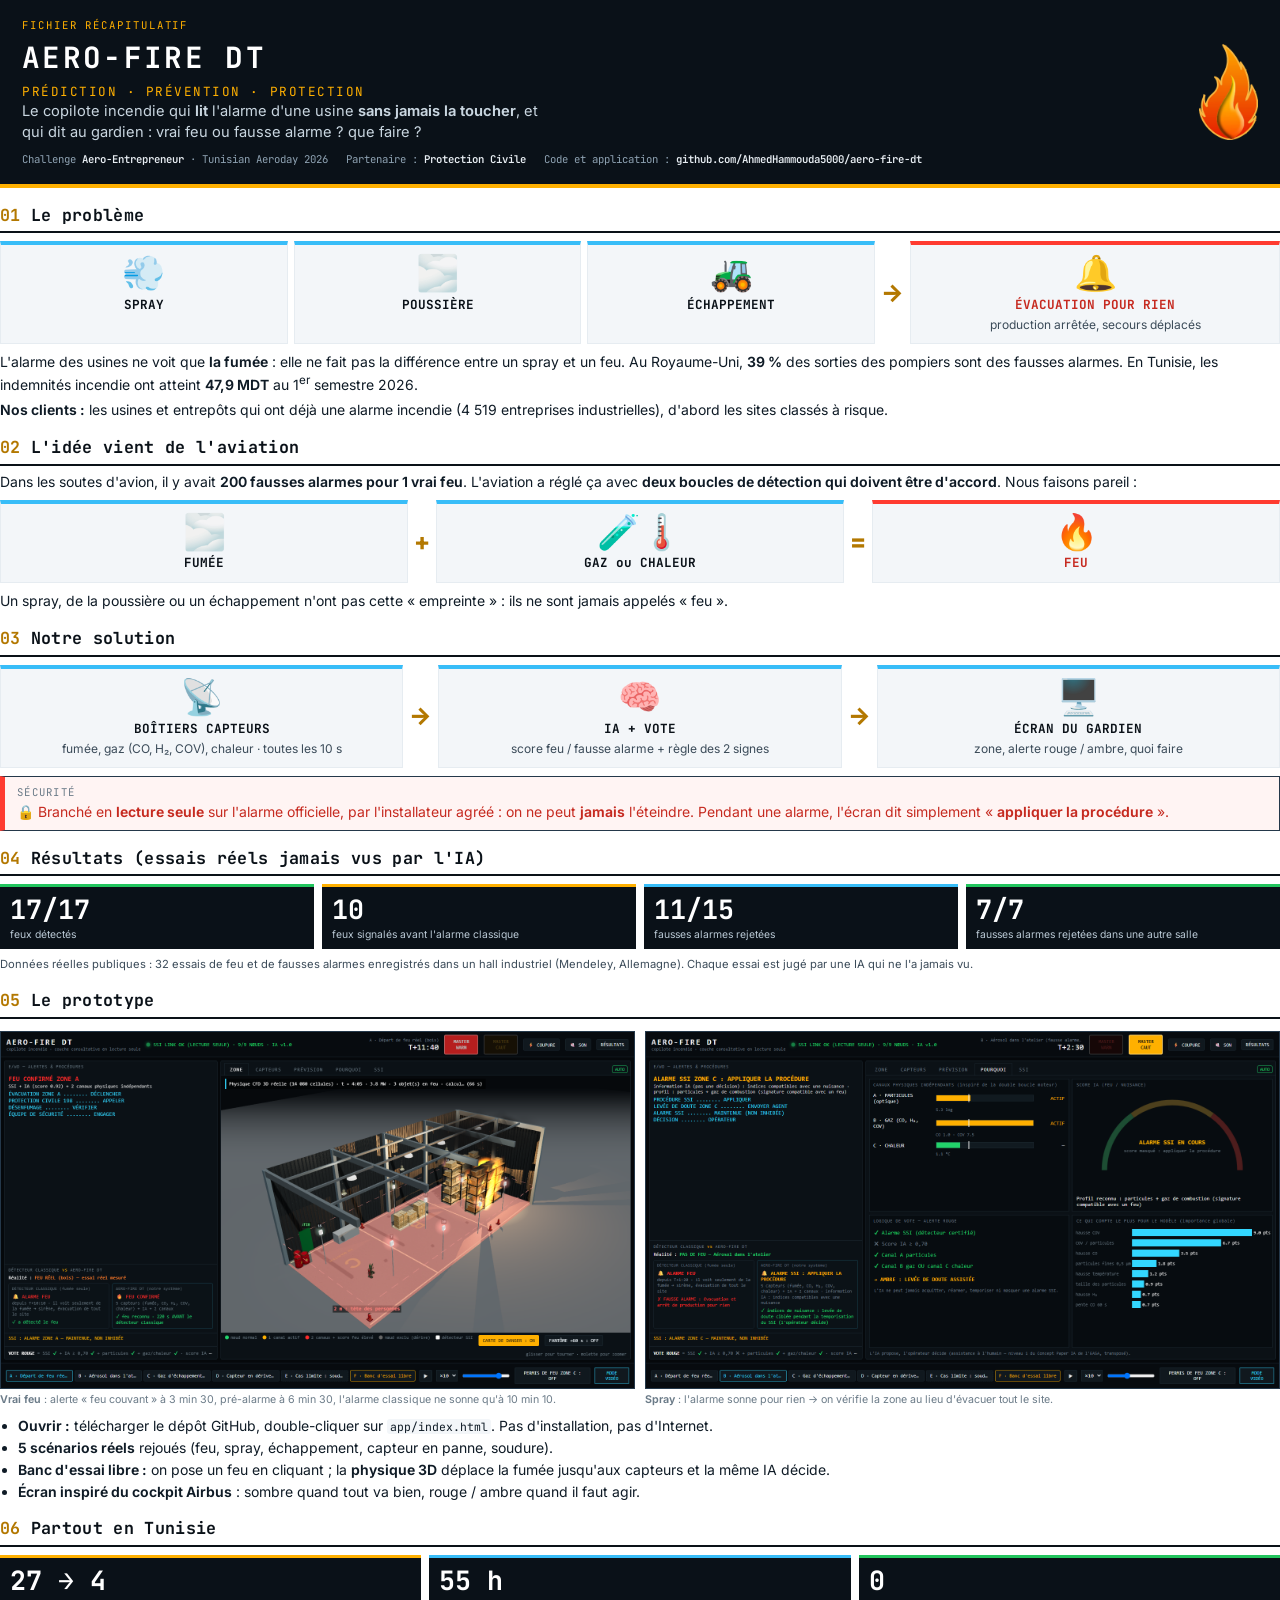
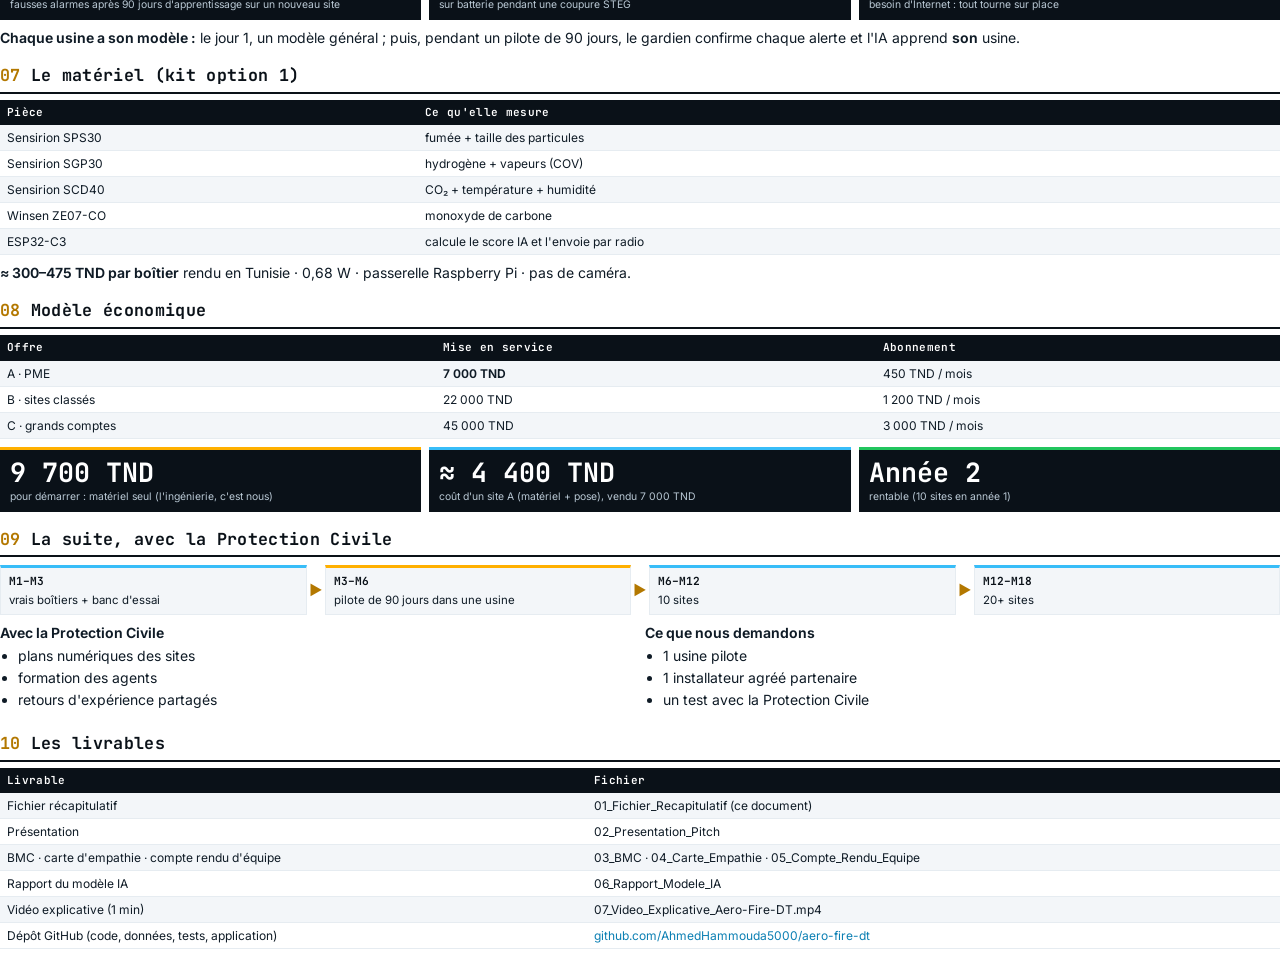
==== commit 7529eb41: "Logo and slogan (Prédiction · Prévention · Protection) in app header, favicon, README and all PDF de" ====
--- a/docs/livrables/pdf_src/01_recapitulatif.html
+++ b/docs/livrables/pdf_src/01_recapitulatif.html
@@ -14,9 +14,9 @@
 <body class="doc">
 
 <div class="cover">
-  <div class="lamp"><i style="background:#22c55e"></i><i style="background:#ffb000"></i><i style="background:#ff3b30"></i></div>
+  <img class="cflame" src="img/flame.png" alt="">
   <div class="tag">FICHIER RÉCAPITULATIF</div>
-  <h1>AERO-FIRE DT</h1>
+  <h1>AERO-FIRE DT</h1><div class="slogan">PRÉDICTION · PRÉVENTION · PROTECTION</div>
   <div class="sub">Le copilote incendie qui <b>lit</b> l'alarme d'une usine <b>sans jamais la toucher</b>, et qui dit au gardien : vrai feu ou fausse alarme ? que faire ?</div>
   <div class="meta"><span>Challenge <b>Aero-Entrepreneur</b> · Tunisian Aeroday 2026</span><span>Partenaire : <b>Protection Civile</b></span><span>Code et application : <b>github.com/AhmedHammouda5000/aero-fire-dt</b></span></div>
 </div>
@@ -125,7 +125,7 @@
 <tr><td>Présentation</td><td>02_Presentation_Pitch</td></tr>
 <tr><td>BMC · carte d'empathie · compte rendu d'équipe</td><td>03_BMC · 04_Carte_Empathie · 05_Compte_Rendu_Equipe</td></tr>
 <tr><td>Rapport du modèle IA</td><td>06_Rapport_Modele_IA</td></tr>
-<tr><td>Vidéo explicative (1 min)</td><td>dossier Drive de l'équipe</td></tr>
+<tr><td>Vidéo explicative (1 min)</td><td>07_Video_Explicative_Aero-Fire-DT.mp4</td></tr>
 <tr><td>Dépôt GitHub (code, données, tests, application)</td><td><a href="https://github.com/AhmedHammouda5000/aero-fire-dt">github.com/AhmedHammouda5000/aero-fire-dt</a></td></tr>
 </table>
 </body></html>
--- a/docs/livrables/pdf_src/brand.css
+++ b/docs/livrables/pdf_src/brand.css
@@ -117,3 +117,8 @@
 .diagram .box .d { font-size: 15px; color: #b9c8d4; margin-top: 5px; line-height: 1.35; }
 .diagram .arr { width: 46px; text-align: center; font-size: 30px; color: var(--amber); font-weight: 800; }
 .backup .pg { color: var(--cyan); }
+
+/* logo */
+.cover .cflame { position: absolute; right: 22px; top: 50%; transform: translateY(-50%); height: 96px; }
+.cover .slogan { font-family: var(--mono); color: var(--amber); font-size: 9.5pt; letter-spacing: .12em; margin-top: 4px; }
+.cover .sub { max-width: 140mm; }
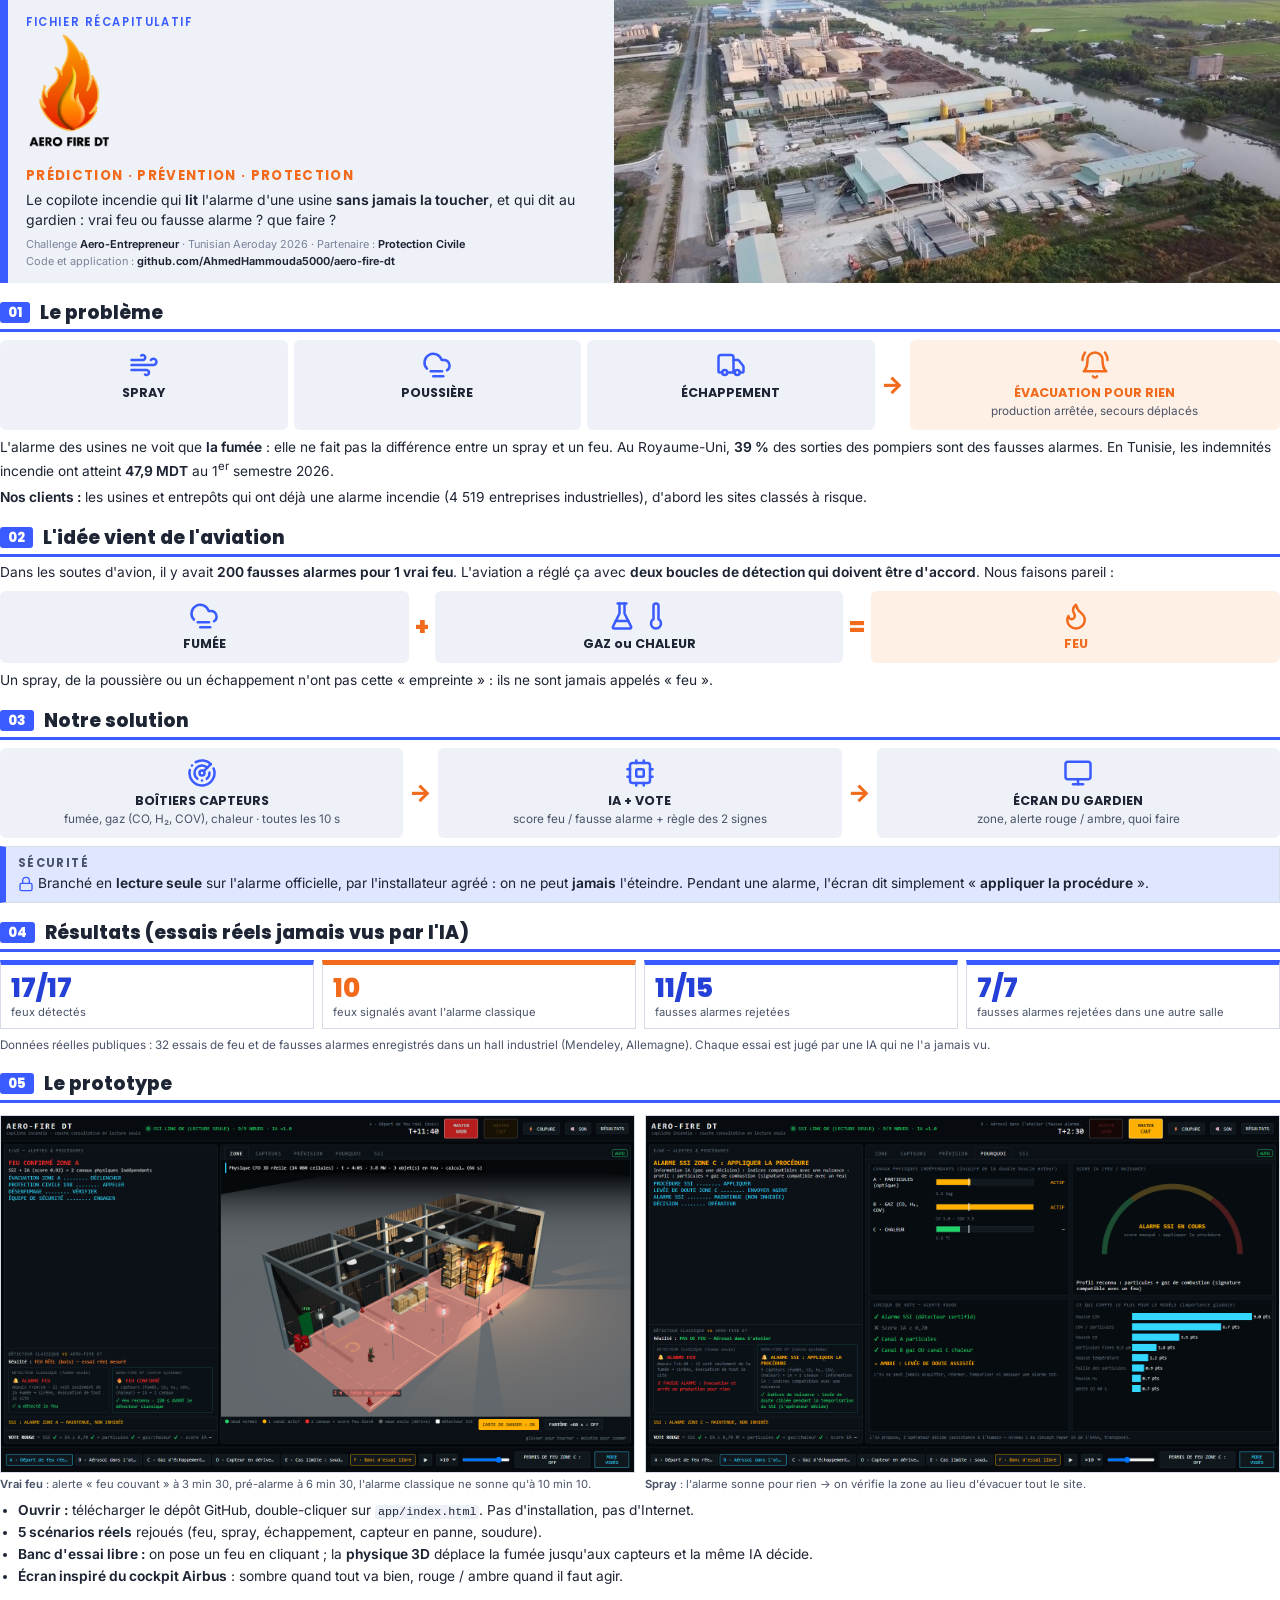
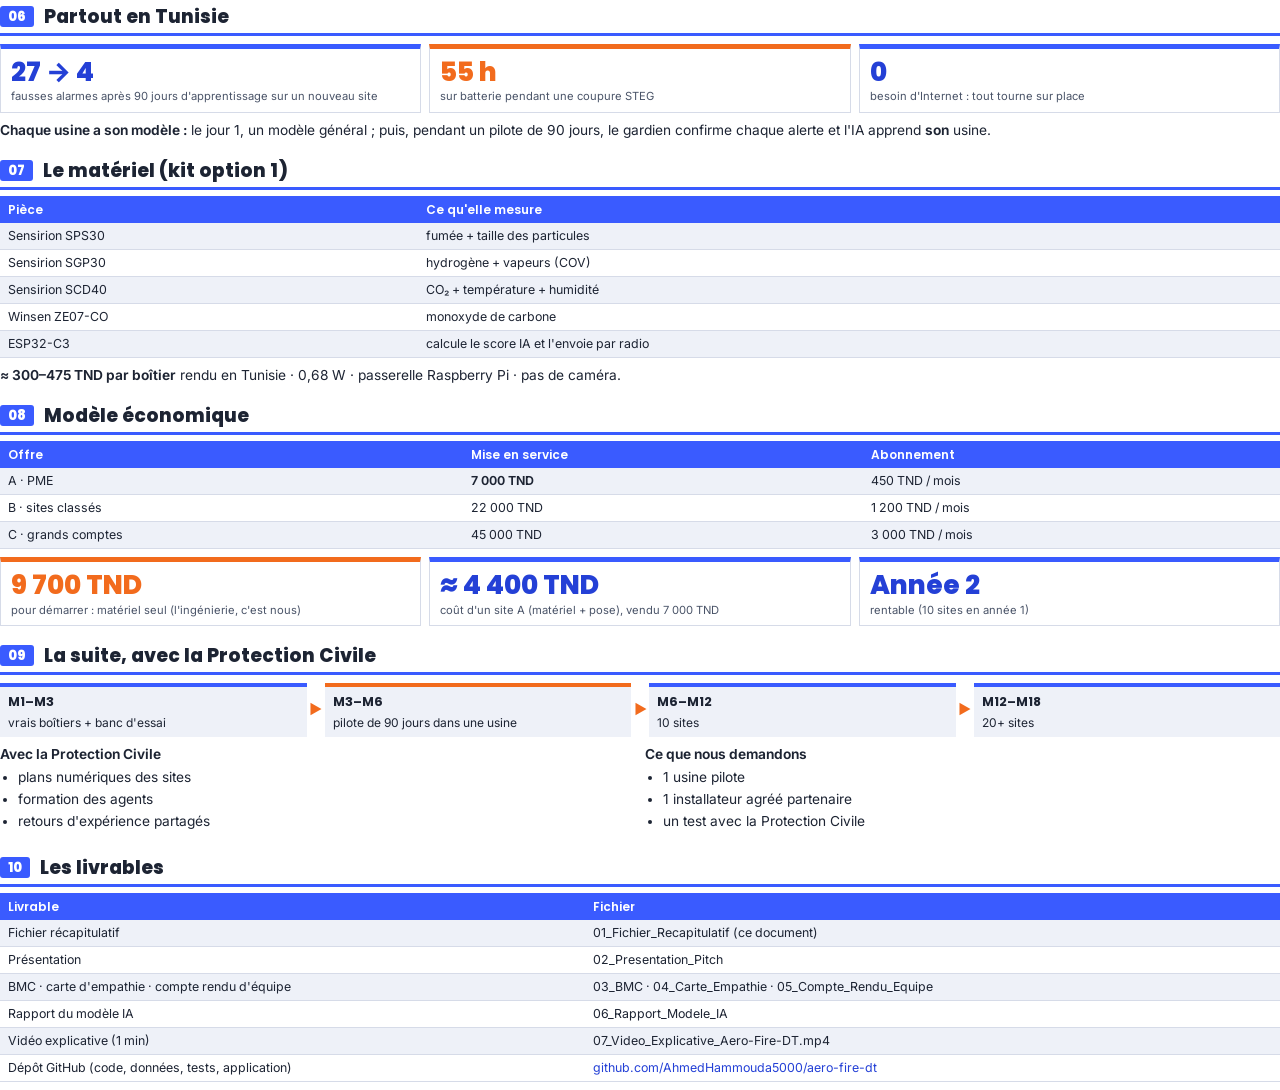
==== commit 4f6005c6: "Deliverables in the team style: light theme, Poppins, Lucide icons (no emoji), photos from the team " ====
--- a/docs/livrables/pdf_src/01_recapitulatif.html
+++ b/docs/livrables/pdf_src/01_recapitulatif.html
@@ -2,32 +2,43 @@
 <html lang="fr"><head><meta charset="utf-8"><title>Aero-Fire DT — Fichier récapitulatif</title>
 <link rel="stylesheet" href="brand.css">
 <style>
-.doc { font-size: 10.5pt; }
 .icorow { display: flex; align-items: stretch; gap: 6px; margin: 8px 0; break-inside: avoid; }
-.icorow .b { flex: 1; text-align: center; background: var(--paper2); border: 1px solid var(--paper3); border-top: 4px solid var(--cyan); padding: 10px 6px; }
-.icorow .b .i { font-size: 26pt; line-height: 1; }
-.icorow .b .t { font-family: var(--mono); font-weight: 700; font-size: 9.5pt; margin-top: 6px; color: var(--navy); }
-.icorow .b .d { font-size: 9pt; color: var(--ink2); margin-top: 2px; }
-.icorow .a { display: flex; align-items: center; font-size: 18pt; color: var(--amber-d); font-weight: 800; }
-.kpi .v { font-size: 20pt; }
+.icorow .b { flex: 1; text-align: center; background: var(--bg2); border-radius: 6px; padding: 10px 6px; }
+.icorow .b.hot { background: var(--orange-l); }
+.icorow .b .t { font-family: var(--head); font-weight: 700; font-size: 9.5pt; margin-top: 4px; color: var(--ink); }
+.icorow .b.hot .t { color: var(--orange); }
+.icorow .b .d { font-size: 8.8pt; color: var(--ink2); margin-top: 1px; }
+.icorow .a { display: flex; align-items: center; font-family: var(--head); font-size: 18pt; color: var(--orange); font-weight: 800; }
+.hero { display: grid; grid-template-columns: 1fr 1.1fr; gap: 0; margin-bottom: 12px; background: var(--bg2); border-left: 8px solid var(--blue); }
+.hero .l { padding: 14px 18px; }
+.hero .l img { height: 118px; }
+.hero .r { background: url("photo/industrie.jpg") center / cover; min-height: 190px; }
+.hero .slogan { font-family: var(--head); font-weight: 700; color: var(--orange); font-size: 10pt; letter-spacing: .1em; margin: 8px 0 4px; }
+.hero .sub { font-size: 10.5pt; color: var(--ink); }
+.hero .meta { font-size: 8.2pt; color: var(--mute); margin-top: 6px; line-height: 1.5; }
+.hero .meta b { color: var(--ink); }
+.hero .tag { font-family: var(--head); font-weight: 600; font-size: 8.5pt; letter-spacing: .14em; color: var(--blue); margin-bottom: 4px; }
 </style></head>
 <body class="doc">
 
-<div class="cover">
-  <img class="cflame" src="img/flame.png" alt="">
-  <div class="tag">FICHIER RÉCAPITULATIF</div>
-  <h1>AERO-FIRE DT</h1><div class="slogan">PRÉDICTION · PRÉVENTION · PROTECTION</div>
-  <div class="sub">Le copilote incendie qui <b>lit</b> l'alarme d'une usine <b>sans jamais la toucher</b>, et qui dit au gardien : vrai feu ou fausse alarme ? que faire ?</div>
-  <div class="meta"><span>Challenge <b>Aero-Entrepreneur</b> · Tunisian Aeroday 2026</span><span>Partenaire : <b>Protection Civile</b></span><span>Code et application : <b>github.com/AhmedHammouda5000/aero-fire-dt</b></span></div>
+<div class="hero">
+  <div class="l">
+    <div class="tag">FICHIER RÉCAPITULATIF</div>
+    <img src="img/logo.png" alt="Aero Fire DT">
+    <div class="slogan">PRÉDICTION · PRÉVENTION · PROTECTION</div>
+    <div class="sub">Le copilote incendie qui <b>lit</b> l'alarme d'une usine <b>sans jamais la toucher</b>, et qui dit au gardien : vrai feu ou fausse alarme ? que faire ?</div>
+    <div class="meta">Challenge <b>Aero-Entrepreneur</b> · Tunisian Aeroday 2026 · Partenaire : <b>Protection Civile</b><br>Code et application : <b>github.com/AhmedHammouda5000/aero-fire-dt</b></div>
+  </div>
+  <div class="r"></div>
 </div>
 
 <h2><span class="n">01</span>Le problème</h2>
 <div class="icorow">
-  <div class="b"><div class="i">💨</div><div class="t">SPRAY</div></div>
-  <div class="b"><div class="i">🌫️</div><div class="t">POUSSIÈRE</div></div>
-  <div class="b"><div class="i">🚜</div><div class="t">ÉCHAPPEMENT</div></div>
+  <div class="b"><svg class="ico lucide lucide-wind" xmlns="http://www.w3.org/2000/svg" width="30" height="30" viewBox="0 0 24 24" fill="none" stroke="#3a5bff" stroke-width="2" stroke-linecap="round" stroke-linejoin="round" > <path d="M12.8 19.6A2 2 0 1 0 14 16H2" /> <path d="M17.5 8a2.5 2.5 0 1 1 2 4H2" /> <path d="M9.8 4.4A2 2 0 1 1 11 8H2" /> </svg><div class="t">SPRAY</div></div>
+  <div class="b"><svg class="ico lucide lucide-cloud-fog" xmlns="http://www.w3.org/2000/svg" width="30" height="30" viewBox="0 0 24 24" fill="none" stroke="#3a5bff" stroke-width="2" stroke-linecap="round" stroke-linejoin="round" > <path d="M4 14.899A7 7 0 1 1 15.71 8h1.79a4.5 4.5 0 0 1 2.5 8.242" /> <path d="M16 17H7" /> <path d="M17 21H9" /> </svg><div class="t">POUSSIÈRE</div></div>
+  <div class="b"><svg class="ico lucide lucide-truck" xmlns="http://www.w3.org/2000/svg" width="30" height="30" viewBox="0 0 24 24" fill="none" stroke="#3a5bff" stroke-width="2" stroke-linecap="round" stroke-linejoin="round" > <path d="M14 18V6a2 2 0 0 0-2-2H4a2 2 0 0 0-2 2v11a1 1 0 0 0 1 1h2" /> <path d="M15 18H9" /> <path d="M19 18h2a1 1 0 0 0 1-1v-3.65a1 1 0 0 0-.22-.624l-3.48-4.35A1 1 0 0 0 17.52 8H14" /> <circle cx="17" cy="18" r="2" /> <circle cx="7" cy="18" r="2" /> </svg><div class="t">ÉCHAPPEMENT</div></div>
   <div class="a">→</div>
-  <div class="b" style="border-top-color:var(--red);flex:1.3"><div class="i">🔔</div><div class="t" style="color:var(--red-d)">ÉVACUATION POUR RIEN</div><div class="d">production arrêtée, secours déplacés</div></div>
+  <div class="b hot" style="flex:1.3"><svg class="ico lucide lucide-bell-ring" xmlns="http://www.w3.org/2000/svg" width="30" height="30" viewBox="0 0 24 24" fill="none" stroke="#f26b1d" stroke-width="2" stroke-linecap="round" stroke-linejoin="round" > <path d="M6 8a6 6 0 0 1 12 0c0 7 3 9 3 9H3s3-2 3-9" /> <path d="M10.3 21a1.94 1.94 0 0 0 3.4 0" /> <path d="M4 2C2.8 3.7 2 5.7 2 8" /> <path d="M22 8c0-2.3-.8-4.3-2-6" /> </svg><div class="t">ÉVACUATION POUR RIEN</div><div class="d">production arrêtée, secours déplacés</div></div>
 </div>
 <p>L'alarme des usines ne voit que <b>la fumée</b> : elle ne fait pas la différence entre un spray et un feu. Au Royaume-Uni, <b>39 %</b> des sorties des pompiers sont des fausses alarmes. En Tunisie, les indemnités incendie ont atteint <b>47,9 MDT</b> au 1<sup>er</sup> semestre 2026.</p>
 <p><b>Nos clients :</b> les usines et entrepôts qui ont déjà une alarme incendie (4 519 entreprises industrielles), d'abord les sites classés à risque.</p>
@@ -35,29 +46,29 @@
 <h2><span class="n">02</span>L'idée vient de l'aviation</h2>
 <p>Dans les soutes d'avion, il y avait <b>200 fausses alarmes pour 1 vrai feu</b>. L'aviation a réglé ça avec <b>deux boucles de détection qui doivent être d'accord</b>. Nous faisons pareil :</p>
 <div class="icorow">
-  <div class="b"><div class="i">🌫️</div><div class="t">FUMÉE</div></div>
+  <div class="b"><svg class="ico lucide lucide-cloud-fog" xmlns="http://www.w3.org/2000/svg" width="30" height="30" viewBox="0 0 24 24" fill="none" stroke="#3a5bff" stroke-width="2" stroke-linecap="round" stroke-linejoin="round" > <path d="M4 14.899A7 7 0 1 1 15.71 8h1.79a4.5 4.5 0 0 1 2.5 8.242" /> <path d="M16 17H7" /> <path d="M17 21H9" /> </svg><div class="t">FUMÉE</div></div>
   <div class="a">+</div>
-  <div class="b"><div class="i">🧪🌡️</div><div class="t">GAZ ou CHALEUR</div></div>
+  <div class="b"><svg class="ico lucide lucide-flask-conical" xmlns="http://www.w3.org/2000/svg" width="30" height="30" viewBox="0 0 24 24" fill="none" stroke="#3a5bff" stroke-width="2" stroke-linecap="round" stroke-linejoin="round" > <path d="M10 2v7.527a2 2 0 0 1-.211.896L4.72 20.55a1 1 0 0 0 .9 1.45h12.76a1 1 0 0 0 .9-1.45l-5.069-10.127A2 2 0 0 1 14 9.527V2" /> <path d="M8.5 2h7" /> <path d="M7 16h10" /> </svg> <svg class="ico lucide lucide-thermometer" xmlns="http://www.w3.org/2000/svg" width="30" height="30" viewBox="0 0 24 24" fill="none" stroke="#3a5bff" stroke-width="2" stroke-linecap="round" stroke-linejoin="round" > <path d="M14 4v10.54a4 4 0 1 1-4 0V4a2 2 0 0 1 4 0Z" /> </svg><div class="t">GAZ ou CHALEUR</div></div>
   <div class="a">=</div>
-  <div class="b" style="border-top-color:var(--red)"><div class="i">🔥</div><div class="t" style="color:var(--red-d)">FEU</div></div>
+  <div class="b hot"><svg class="ico lucide lucide-flame" xmlns="http://www.w3.org/2000/svg" width="30" height="30" viewBox="0 0 24 24" fill="none" stroke="#f26b1d" stroke-width="2" stroke-linecap="round" stroke-linejoin="round" > <path d="M8.5 14.5A2.5 2.5 0 0 0 11 12c0-1.38-.5-2-1-3-1.072-2.143-.224-4.054 2-6 .5 2.5 2 4.9 4 6.5 2 1.6 3 3.5 3 5.5a7 7 0 1 1-14 0c0-1.153.433-2.294 1-3a2.5 2.5 0 0 0 2.5 2.5z" /> </svg><div class="t">FEU</div></div>
 </div>
 <p>Un spray, de la poussière ou un échappement n'ont pas cette « empreinte » : ils ne sont jamais appelés « feu ».</p>
 
 <h2><span class="n">03</span>Notre solution</h2>
 <div class="icorow">
-  <div class="b"><div class="i">📡</div><div class="t">BOÎTIERS CAPTEURS</div><div class="d">fumée, gaz (CO, H₂, COV), chaleur · toutes les 10 s</div></div>
+  <div class="b"><svg class="ico lucide lucide-radar" xmlns="http://www.w3.org/2000/svg" width="30" height="30" viewBox="0 0 24 24" fill="none" stroke="#3a5bff" stroke-width="2" stroke-linecap="round" stroke-linejoin="round" > <path d="M19.07 4.93A10 10 0 0 0 6.99 3.34" /> <path d="M4 6h.01" /> <path d="M2.29 9.62A10 10 0 1 0 21.31 8.35" /> <path d="M16.24 7.76A6 6 0 1 0 8.23 16.67" /> <path d="M12 18h.01" /> <path d="M17.99 11.66A6 6 0 0 1 15.77 16.67" /> <circle cx="12" cy="12" r="2" /> <path d="m13.41 10.59 5.66-5.66" /> </svg><div class="t">BOÎTIERS CAPTEURS</div><div class="d">fumée, gaz (CO, H₂, COV), chaleur · toutes les 10 s</div></div>
   <div class="a">→</div>
-  <div class="b"><div class="i">🧠</div><div class="t">IA + VOTE</div><div class="d">score feu / fausse alarme + règle des 2 signes</div></div>
+  <div class="b"><svg class="ico lucide lucide-cpu" xmlns="http://www.w3.org/2000/svg" width="30" height="30" viewBox="0 0 24 24" fill="none" stroke="#3a5bff" stroke-width="2" stroke-linecap="round" stroke-linejoin="round" > <rect width="16" height="16" x="4" y="4" rx="2" /> <rect width="6" height="6" x="9" y="9" rx="1" /> <path d="M15 2v2" /> <path d="M15 20v2" /> <path d="M2 15h2" /> <path d="M2 9h2" /> <path d="M20 15h2" /> <path d="M20 9h2" /> <path d="M9 2v2" /> <path d="M9 20v2" /> </svg><div class="t">IA + VOTE</div><div class="d">score feu / fausse alarme + règle des 2 signes</div></div>
   <div class="a">→</div>
-  <div class="b"><div class="i">🖥️</div><div class="t">ÉCRAN DU GARDIEN</div><div class="d">zone, alerte rouge / ambre, quoi faire</div></div>
+  <div class="b"><svg class="ico lucide lucide-monitor" xmlns="http://www.w3.org/2000/svg" width="30" height="30" viewBox="0 0 24 24" fill="none" stroke="#3a5bff" stroke-width="2" stroke-linecap="round" stroke-linejoin="round" > <rect width="20" height="14" x="2" y="3" rx="2" /> <line x1="8" x2="16" y1="21" y2="21" /> <line x1="12" x2="12" y1="17" y2="21" /> </svg><div class="t">ÉCRAN DU GARDIEN</div><div class="d">zone, alerte rouge / ambre, quoi faire</div></div>
 </div>
-<div class="callout red"><span class="k">SÉCURITÉ</span>🔒 Branché en <b>lecture seule</b> sur l'alarme officielle, par l'installateur agréé : on ne peut <b>jamais</b> l'éteindre. Pendant une alarme, l'écran dit simplement « <b>appliquer la procédure</b> ».</div>
+<div class="callout"><span class="k">SÉCURITÉ</span><svg class="ico lucide lucide-lock" xmlns="http://www.w3.org/2000/svg" width="16" height="16" viewBox="0 0 24 24" fill="none" stroke="#3a5bff" stroke-width="2" stroke-linecap="round" stroke-linejoin="round" > <rect width="18" height="11" x="3" y="11" rx="2" ry="2" /> <path d="M7 11V7a5 5 0 0 1 10 0v4" /> </svg> Branché en <b>lecture seule</b> sur l'alarme officielle, par l'installateur agréé : on ne peut <b>jamais</b> l'éteindre. Pendant une alarme, l'écran dit simplement « <b>appliquer la procédure</b> ».</div>
 
 <h2><span class="n">04</span>Résultats (essais réels jamais vus par l'IA)</h2>
 <div class="kpis">
   <div class="kpi"><div class="v">17/17</div><div class="l">feux détectés</div></div>
   <div class="kpi a"><div class="v">10</div><div class="l">feux signalés avant l'alarme classique</div></div>
-  <div class="kpi c"><div class="v">11/15</div><div class="l">fausses alarmes rejetées</div></div>
+  <div class="kpi"><div class="v">11/15</div><div class="l">fausses alarmes rejetées</div></div>
   <div class="kpi"><div class="v">7/7</div><div class="l">fausses alarmes rejetées dans une autre salle</div></div>
 </div>
 <p class="small">Données réelles publiques : 32 essais de feu et de fausses alarmes enregistrés dans un hall industriel (Mendeley, Allemagne). Chaque essai est jugé par une IA qui ne l'a jamais vu.</p>
@@ -76,8 +87,8 @@
 
 <h2><span class="n">06</span>Partout en Tunisie</h2>
 <div class="kpis" style="grid-template-columns:repeat(3,1fr)">
-  <div class="kpi a"><div class="v">27 → 4</div><div class="l">fausses alarmes après 90 jours d'apprentissage sur un nouveau site</div></div>
-  <div class="kpi c"><div class="v">55 h</div><div class="l">sur batterie pendant une coupure STEG</div></div>
+  <div class="kpi"><div class="v">27 → 4</div><div class="l">fausses alarmes après 90 jours d'apprentissage sur un nouveau site</div></div>
+  <div class="kpi a"><div class="v">55 h</div><div class="l">sur batterie pendant une coupure STEG</div></div>
   <div class="kpi"><div class="v">0</div><div class="l">besoin d'Internet : tout tourne sur place</div></div>
 </div>
 <p><b>Chaque usine a son modèle :</b> le jour 1, un modèle général ; puis, pendant un pilote de 90 jours, le gardien confirme chaque alerte et l'IA apprend <b>son</b> usine.</p>
@@ -102,14 +113,14 @@
 </table>
 <div class="kpis" style="grid-template-columns:repeat(3,1fr)">
   <div class="kpi a"><div class="v">9 700 TND</div><div class="l">pour démarrer : matériel seul (l'ingénierie, c'est nous)</div></div>
-  <div class="kpi c"><div class="v">≈ 4 400 TND</div><div class="l">coût d'un site A (matériel + pose), vendu 7 000 TND</div></div>
+  <div class="kpi"><div class="v">≈ 4 400 TND</div><div class="l">coût d'un site A (matériel + pose), vendu 7 000 TND</div></div>
   <div class="kpi"><div class="v">Année 2</div><div class="l">rentable (10 sites en année 1)</div></div>
 </div>
 
 <h2><span class="n">09</span>La suite, avec la Protection Civile</h2>
 <div class="flow">
   <div class="st"><b>M1–M3</b>vrais boîtiers + banc d'essai</div><div class="ar">▶</div>
-  <div class="st" style="border-top-color:var(--amber)"><b>M3–M6</b>pilote de 90 jours dans une usine</div><div class="ar">▶</div>
+  <div class="st" style="border-top-color:var(--orange)"><b>M3–M6</b>pilote de 90 jours dans une usine</div><div class="ar">▶</div>
   <div class="st"><b>M6–M12</b>10 sites</div><div class="ar">▶</div>
   <div class="st"><b>M12–M18</b>20+ sites</div>
 </div>
--- a/docs/livrables/pdf_src/brand.css
+++ b/docs/livrables/pdf_src/brand.css
@@ -1,124 +1,75 @@
-/* Aero-Fire DT — identité « cockpit » pour les livrables PDF (impression Chrome).
-   Couleurs reprises de l'application : ambre = attention, rouge = alarme, cyan = information, vert = normal. */
+/* Aero-Fire DT — style de l'équipe : fond clair, titres Poppins noirs, bleu #3a5bff, orange du logo. */
 @font-face { font-family: "Inter"; src: url("fonts/Inter.ttf") format("truetype"); font-weight: 100 900; }
-@font-face { font-family: "JBM"; src: url("fonts/JetBrainsMono.ttf") format("truetype"); font-weight: 100 800; }
+@font-face { font-family: "Poppins"; src: url("fonts/Poppins-Regular.ttf"); font-weight: 400; }
+@font-face { font-family: "Poppins"; src: url("fonts/Poppins-Medium.ttf"); font-weight: 500; }
+@font-face { font-family: "Poppins"; src: url("fonts/Poppins-SemiBold.ttf"); font-weight: 600; }
+@font-face { font-family: "Poppins"; src: url("fonts/Poppins-Bold.ttf"); font-weight: 700; }
+@font-face { font-family: "Poppins"; src: url("fonts/Poppins-ExtraBold.ttf"); font-weight: 800; }
+@font-face { font-family: "Poppins"; src: url("fonts/Poppins-Black.ttf"); font-weight: 900; }
 
 :root {
-  --navy: #0a1118; --navy2: #101b25; --navy3: #172634; --line: #24384a;
-  --ink: #0f1b26; --ink2: #3b4b59; --mute: #6b7b88; --paper: #ffffff; --paper2: #f3f6f9; --paper3: #e6ecf1;
-  --amber: #ffb000; --amber-d: #b37800; --red: #ff3b30; --red-d: #c62a20; --cyan: #38bdf8; --cyan-d: #0b7fb3;
-  --green: #22c55e; --green-d: #15803d;
-  --mono: "JBM", Consolas, monospace; --sans: "Inter", "Segoe UI", Arial, sans-serif;
+  --ink: #1d2433; --ink2: #4a5468; --mute: #7a8499; --line: #d6dbe8; --bg2: #eef1f8; --bg3: #e3e8f4;
+  --blue: #3a5bff; --blue-d: #2440d6; --blue-l: #dfe6ff; --orange: #f26b1d; --orange-l: #fff0e6;
+  --sky: #a9d2f3; --sun: #fff3a8; --leaf: #cdeeb0; --red: #e5322d;
+  --head: "Poppins", "Inter", Arial, sans-serif; --sans: "Inter", "Segoe UI", Arial, sans-serif;
 }
 * { box-sizing: border-box; }
 html, body { margin: 0; padding: 0; }
 body { font-family: var(--sans); color: var(--ink); -webkit-print-color-adjust: exact; print-color-adjust: exact; }
 b, strong { font-weight: 650; }
-a { color: var(--cyan-d); text-decoration: none; }
-.mono { font-family: var(--mono); }
-.amber { color: var(--amber-d); } .red { color: var(--red-d); } .cyan { color: var(--cyan-d); } .green { color: var(--green-d); }
+a { color: var(--blue-d); text-decoration: none; }
+.ico { display: inline-block; vertical-align: middle; }
 
 /* ============ A4 documents ============ */
-.doc { font-size: 9.6pt; line-height: 1.42; }
-.doc h1, .doc h2, .doc h3 { font-family: var(--mono); letter-spacing: .02em; color: var(--navy); }
-.doc h2 { font-size: 12.5pt; margin: 16px 0 6px; padding-bottom: 4px; border-bottom: 2px solid var(--navy); display: flex; gap: 10px; align-items: baseline; break-after: avoid; }
-.doc h2 .n { color: var(--amber-d); }
-.doc h3 { font-size: 10.5pt; margin: 10px 0 4px; break-after: avoid; }
+.doc { font-size: 10.3pt; line-height: 1.45; }
+.doc h1, .doc h2, .doc h3 { font-family: var(--head); color: var(--ink); }
+.doc h2 { font-size: 14pt; font-weight: 800; margin: 16px 0 6px; padding-bottom: 3px; border-bottom: 3px solid var(--blue); display: flex; gap: 10px; align-items: center; break-after: avoid; }
+.doc h2 .n { color: #fff; background: var(--blue); font-size: 10pt; padding: 1px 8px; border-radius: 3px; }
+.doc h3 { font-size: 11pt; font-weight: 700; margin: 10px 0 4px; break-after: avoid; }
 .doc p { margin: 4px 0 6px; }
 .doc ul, .doc ol { margin: 3px 0 6px; padding-left: 18px; }
 .doc li { margin: 2px 0; }
-.doc table { width: 100%; border-collapse: collapse; margin: 6px 0 8px; font-size: 9pt; break-inside: avoid; }
-.doc th { background: var(--navy); color: #fff; font-family: var(--mono); font-weight: 600; font-size: 8.3pt; letter-spacing: .03em; text-align: left; padding: 5px 7px; }
-.doc td { padding: 4px 7px; border-bottom: 1px solid var(--paper3); vertical-align: top; }
-.doc tr:nth-child(even) td { background: var(--paper2); }
-.doc code { font-family: var(--mono); font-size: 8.6pt; background: var(--paper2); padding: 0 3px; border-radius: 3px; }
-.doc pre { font-family: var(--mono); font-size: 8pt; background: var(--paper2); padding: 8px 10px; border-left: 3px solid var(--navy); white-space: pre-wrap; break-inside: avoid; }
-.doc blockquote { margin: 6px 0; padding: 6px 12px; border-left: 3px solid var(--amber); background: #fff8e6; }
+.doc table { width: 100%; border-collapse: collapse; margin: 6px 0 8px; font-size: 9.3pt; break-inside: avoid; }
+.doc th { background: var(--blue); color: #fff; font-family: var(--head); font-weight: 600; font-size: 9pt; text-align: left; padding: 5px 8px; }
+.doc td { padding: 4px 8px; border-bottom: 1px solid var(--line); vertical-align: top; }
+.doc tr:nth-child(even) td { background: var(--bg2); }
+.doc code { font-family: Consolas, monospace; font-size: 8.8pt; background: var(--bg2); padding: 0 3px; border-radius: 3px; }
+.doc pre { font-family: Consolas, monospace; font-size: 8pt; background: var(--bg2); padding: 8px 10px; border-left: 3px solid var(--blue); white-space: pre-wrap; break-inside: avoid; }
+.doc blockquote { margin: 6px 0; padding: 6px 12px; border-left: 4px solid var(--orange); background: var(--orange-l); }
 .doc img { max-width: 100%; }
 
-.cover { background: var(--navy); color: #e8eef3; margin: 0 0 12px; padding: 18px 22px 16px; border-bottom: 4px solid var(--amber); position: relative; }
-.cover .tag { font-family: var(--mono); font-size: 8pt; letter-spacing: .18em; color: var(--amber); }
-.cover h1 { font-family: var(--mono); color: #fff; font-size: 22pt; letter-spacing: .08em; margin: 4px 0 2px; }
-.cover .sub { font-size: 11pt; color: #c9d6e0; max-width: 150mm; }
-.cover .meta { margin-top: 10px; font-family: var(--mono); font-size: 8pt; color: #8fa3b3; display: flex; gap: 18px; flex-wrap: wrap; }
-.cover .meta b { color: #e8eef3; font-weight: 600; }
-.cover .lamp { position: absolute; right: 22px; top: 18px; display: flex; gap: 6px; }
-.cover .lamp i { width: 11px; height: 11px; border-radius: 50%; display: block; }
+.cover { position: relative; background: var(--bg2); border-left: 8px solid var(--blue); margin: 0 0 14px; padding: 16px 150px 14px 20px; min-height: 120px; }
+.cover .cflame { position: absolute; right: 20px; top: 50%; transform: translateY(-50%); height: 104px; }
+.cover .tag { font-family: var(--head); font-weight: 600; font-size: 8.5pt; letter-spacing: .14em; color: var(--blue); }
+.cover h1 { font-family: var(--head); font-weight: 900; color: var(--ink); font-size: 24pt; letter-spacing: .01em; margin: 2px 0 0; line-height: 1.15; }
+.cover .slogan { font-family: var(--head); font-weight: 700; color: var(--orange); font-size: 10pt; letter-spacing: .1em; margin: 2px 0 6px; }
+.cover .sub { font-size: 10.5pt; color: var(--ink2); }
+.cover .meta { margin-top: 8px; font-size: 8.3pt; color: var(--mute); display: flex; gap: 16px; flex-wrap: wrap; }
+.cover .meta b { color: var(--ink); }
+.cover .lamp { display: none; }
 
-.callout { border: 1px solid var(--line); border-left: 5px solid var(--amber); background: #fffaf0; padding: 8px 12px; margin: 8px 0; break-inside: avoid; }
-.callout.cyan { border-left-color: var(--cyan); background: #f0f9ff; }
-.callout.green { border-left-color: var(--green); background: #f0fdf4; }
-.callout.red { border-left-color: var(--red); background: #fff4f3; }
-.callout .k { font-family: var(--mono); font-size: 8pt; letter-spacing: .12em; color: var(--mute); display: block; margin-bottom: 2px; }
+.callout { border: 1px solid var(--line); border-left: 6px solid var(--blue); background: var(--blue-l); padding: 8px 12px; margin: 8px 0; break-inside: avoid; }
+.callout.red { border-left-color: var(--red); background: #fdeceb; }
+.callout.green { border-left-color: #2f9e44; background: #eaf7ee; }
+.callout .k { font-family: var(--head); font-weight: 700; font-size: 8.5pt; letter-spacing: .12em; color: var(--ink2); display: block; margin-bottom: 2px; }
 
 .grid2 { display: grid; grid-template-columns: 1fr 1fr; gap: 10px; }
 .grid3 { display: grid; grid-template-columns: 1fr 1fr 1fr; gap: 10px; }
 .kpis { display: grid; grid-template-columns: repeat(4, 1fr); gap: 8px; margin: 8px 0; break-inside: avoid; }
-.kpi { background: var(--navy); color: #fff; padding: 8px 10px; border-top: 3px solid var(--green); }
-.kpi.a { border-top-color: var(--amber); } .kpi.c { border-top-color: var(--cyan); } .kpi.r { border-top-color: var(--red); }
-.kpi .v { font-family: var(--mono); font-size: 16pt; font-weight: 700; line-height: 1.1; }
-.kpi .l { font-size: 7.8pt; color: #b9c8d4; line-height: 1.3; margin-top: 3px; }
+.kpi { background: #fff; border: 1px solid var(--line); border-top: 5px solid var(--blue); padding: 8px 10px; }
+.kpi.a { border-top-color: var(--orange); } .kpi.c { border-top-color: var(--sky); } .kpi.r { border-top-color: var(--red); }
+.kpi .v { font-family: var(--head); font-size: 20pt; font-weight: 800; line-height: 1.1; color: var(--blue-d); }
+.kpi.a .v { color: var(--orange); }
+.kpi .l { font-size: 8.4pt; color: var(--ink2); line-height: 1.3; margin-top: 3px; }
 figure { margin: 6px 0; break-inside: avoid; }
 figure img { width: 100%; border: 1px solid var(--line); display: block; }
-figcaption { font-size: 8pt; color: var(--mute); margin-top: 3px; }
-.flow { display: flex; align-items: stretch; gap: 0; margin: 8px 0; break-inside: avoid; }
-.flow .st { flex: 1; background: var(--paper2); border: 1px solid var(--paper3); border-top: 3px solid var(--cyan); padding: 6px 8px; font-size: 8.6pt; }
-.flow .st b { display: block; font-family: var(--mono); font-size: 8.4pt; color: var(--navy); margin-bottom: 2px; }
-.flow .ar { width: 18px; display: flex; align-items: center; justify-content: center; color: var(--amber-d); font-weight: 800; }
-.badge { display: inline-block; font-family: var(--mono); font-size: 7.6pt; padding: 1px 6px; border-radius: 3px; color: #fff; background: var(--navy); vertical-align: 1px; }
-.badge.g { background: var(--green-d); } .badge.a { background: var(--amber-d); } .badge.r { background: var(--red-d); } .badge.c { background: var(--cyan-d); }
-.small { font-size: 8.4pt; color: var(--ink2); }
+figcaption { font-size: 8.4pt; color: var(--ink2); margin-top: 3px; }
+.flow { display: flex; align-items: stretch; margin: 8px 0; break-inside: avoid; }
+.flow .st { flex: 1; background: var(--bg2); border-top: 4px solid var(--blue); padding: 6px 8px; font-size: 9pt; }
+.flow .st b { display: block; font-family: var(--head); font-size: 9.5pt; color: var(--ink); margin-bottom: 2px; }
+.flow .ar { width: 18px; display: flex; align-items: center; justify-content: center; color: var(--orange); font-weight: 800; }
+.badge { display: inline-block; font-family: var(--head); font-weight: 600; font-size: 8pt; padding: 1px 7px; border-radius: 3px; color: #fff; background: var(--blue); }
+.small { font-size: 8.8pt; color: var(--ink2); }
 .pb { break-before: page; }
 .avoid { break-inside: avoid; }
-
-/* ============ 16:9 slides ============ */
-.deck { background: var(--navy); }
-.slide { width: 1280px; height: 720px; position: relative; overflow: hidden; background: var(--navy); color: #e8eef3; padding: 54px 64px 56px; break-after: page; }
-.slide:last-child { break-after: auto; }
-.slide::before { content: ""; position: absolute; inset: 0; background:
-  radial-gradient(1200px 500px at 110% -10%, rgba(56,189,248,.08), transparent 60%),
-  linear-gradient(transparent 0 0); pointer-events: none; }
-.slide .pg { position: absolute; top: 22px; left: 64px; font-family: var(--mono); font-size: 13px; letter-spacing: .2em; color: var(--amber); }
-.slide .pg .s { color: #5f7486; }
-.slide .ft { position: absolute; bottom: 18px; left: 64px; right: 64px; display: flex; justify-content: space-between; font-family: var(--mono); font-size: 11px; color: #5f7486; letter-spacing: .06em; border-top: 1px solid var(--line); padding-top: 8px; }
-.slide h1 { font-family: var(--mono); font-size: 40px; line-height: 1.12; margin: 6px 0 18px; color: #fff; letter-spacing: .01em; font-weight: 700; }
-.slide h1 em { font-style: normal; color: var(--amber); }
-.slide h2 { font-family: var(--mono); font-size: 20px; color: var(--cyan); margin: 0 0 10px; letter-spacing: .04em; font-weight: 600; }
-.slide p, .slide li { font-size: 21px; line-height: 1.42; color: #d5e0e8; }
-.slide ul { padding-left: 24px; margin: 6px 0; }
-.slide li { margin: 6px 0; }
-.slide li::marker { color: var(--amber); }
-.slide b { color: #fff; }
-.slide .lead { font-size: 25px; color: #e8eef3; line-height: 1.4; }
-.slide .note { font-size: 15px; color: #8fa3b3; }
-.slide .cols { display: grid; grid-template-columns: 1fr 1fr; gap: 28px; }
-.slide .cols3 { display: grid; grid-template-columns: 1fr 1fr 1fr; gap: 20px; }
-.slide .panel { background: var(--navy2); border: 1px solid var(--line); border-radius: 6px; padding: 16px 18px; }
-.slide .panel.a { border-left: 5px solid var(--amber); } .slide .panel.r { border-left: 5px solid var(--red); }
-.slide .panel.c { border-left: 5px solid var(--cyan); } .slide .panel.g { border-left: 5px solid var(--green); }
-.slide .panel h3 { font-family: var(--mono); font-size: 16px; letter-spacing: .1em; color: #8fa3b3; margin: 0 0 6px; font-weight: 600; }
-.slide .panel p, .slide .panel li { font-size: 18px; }
-.slide .big { font-family: var(--mono); font-size: 54px; font-weight: 800; line-height: 1; color: #fff; }
-.slide .big.a { color: var(--amber); } .slide .big.g { color: var(--green); } .slide .big.r { color: var(--red); } .slide .big.c { color: var(--cyan); }
-.slide .cap { font-size: 15px; color: #9fb2c1; margin-top: 6px; line-height: 1.35; }
-.slide table { width: 100%; border-collapse: collapse; font-size: 17px; }
-.slide th { font-family: var(--mono); font-size: 13px; letter-spacing: .1em; color: #8fa3b3; text-align: left; padding: 8px 10px; border-bottom: 2px solid var(--line); font-weight: 600; }
-.slide td { padding: 9px 10px; border-bottom: 1px solid var(--line); color: #d5e0e8; vertical-align: top; }
-.slide td b { color: #fff; }
-.slide .shot { border: 1px solid var(--line); border-radius: 6px; overflow: hidden; background: #000; }
-.slide .shot img { display: block; width: 100%; }
-.slide .chip { display: inline-block; font-family: var(--mono); font-size: 13px; letter-spacing: .08em; padding: 3px 9px; border-radius: 3px; margin-right: 6px; font-weight: 700; }
-.chip.r { background: var(--red); color: #fff; } .chip.a { background: var(--amber); color: #111; } .chip.g { background: var(--green); color: #062; } .chip.c { background: var(--cyan); color: #032; } .chip.k { background: #2b3d4e; color: #cfe; }
-.slide .say { position: absolute; left: 64px; right: 64px; bottom: 50px; font-size: 18px; color: #c9d6e0; border-left: 4px solid var(--amber); padding: 6px 14px; background: rgba(255,176,0,.06); }
-.slide .say::before { content: "« "; color: var(--amber); } .slide .say::after { content: " »"; color: var(--amber); }
-.diagram { display: flex; align-items: center; gap: 0; }
-.diagram .box { background: var(--navy2); border: 1px solid var(--line); border-radius: 6px; padding: 14px 16px; text-align: center; flex: 1; }
-.diagram .box .t { font-family: var(--mono); font-size: 15px; letter-spacing: .1em; color: var(--cyan); font-weight: 700; }
-.diagram .box .d { font-size: 15px; color: #b9c8d4; margin-top: 5px; line-height: 1.35; }
-.diagram .arr { width: 46px; text-align: center; font-size: 30px; color: var(--amber); font-weight: 800; }
-.backup .pg { color: var(--cyan); }
-
-/* logo */
-.cover .cflame { position: absolute; right: 22px; top: 50%; transform: translateY(-50%); height: 96px; }
-.cover .slogan { font-family: var(--mono); color: var(--amber); font-size: 9.5pt; letter-spacing: .12em; margin-top: 4px; }
-.cover .sub { max-width: 140mm; }
+.photo-strip { height: 120px; background-size: cover; background-position: center; margin: 0 0 12px; border-radius: 3px; }
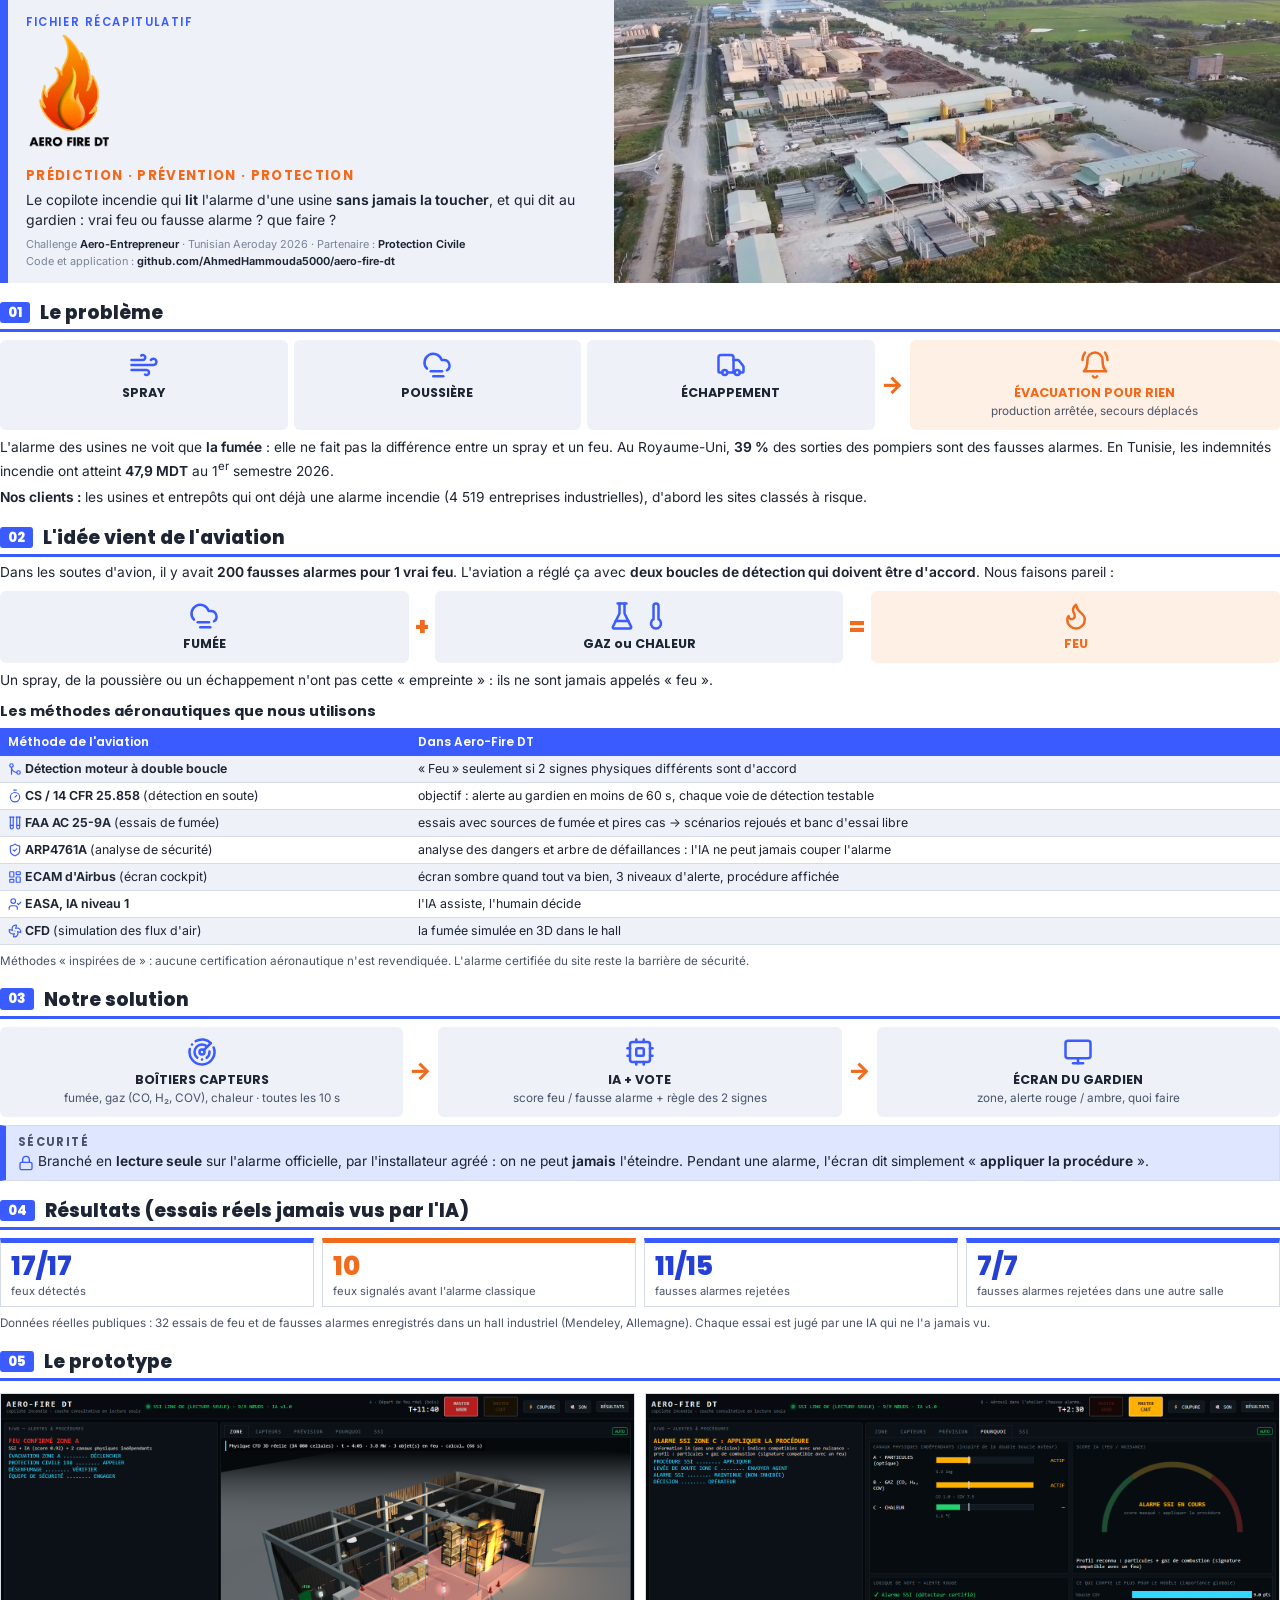
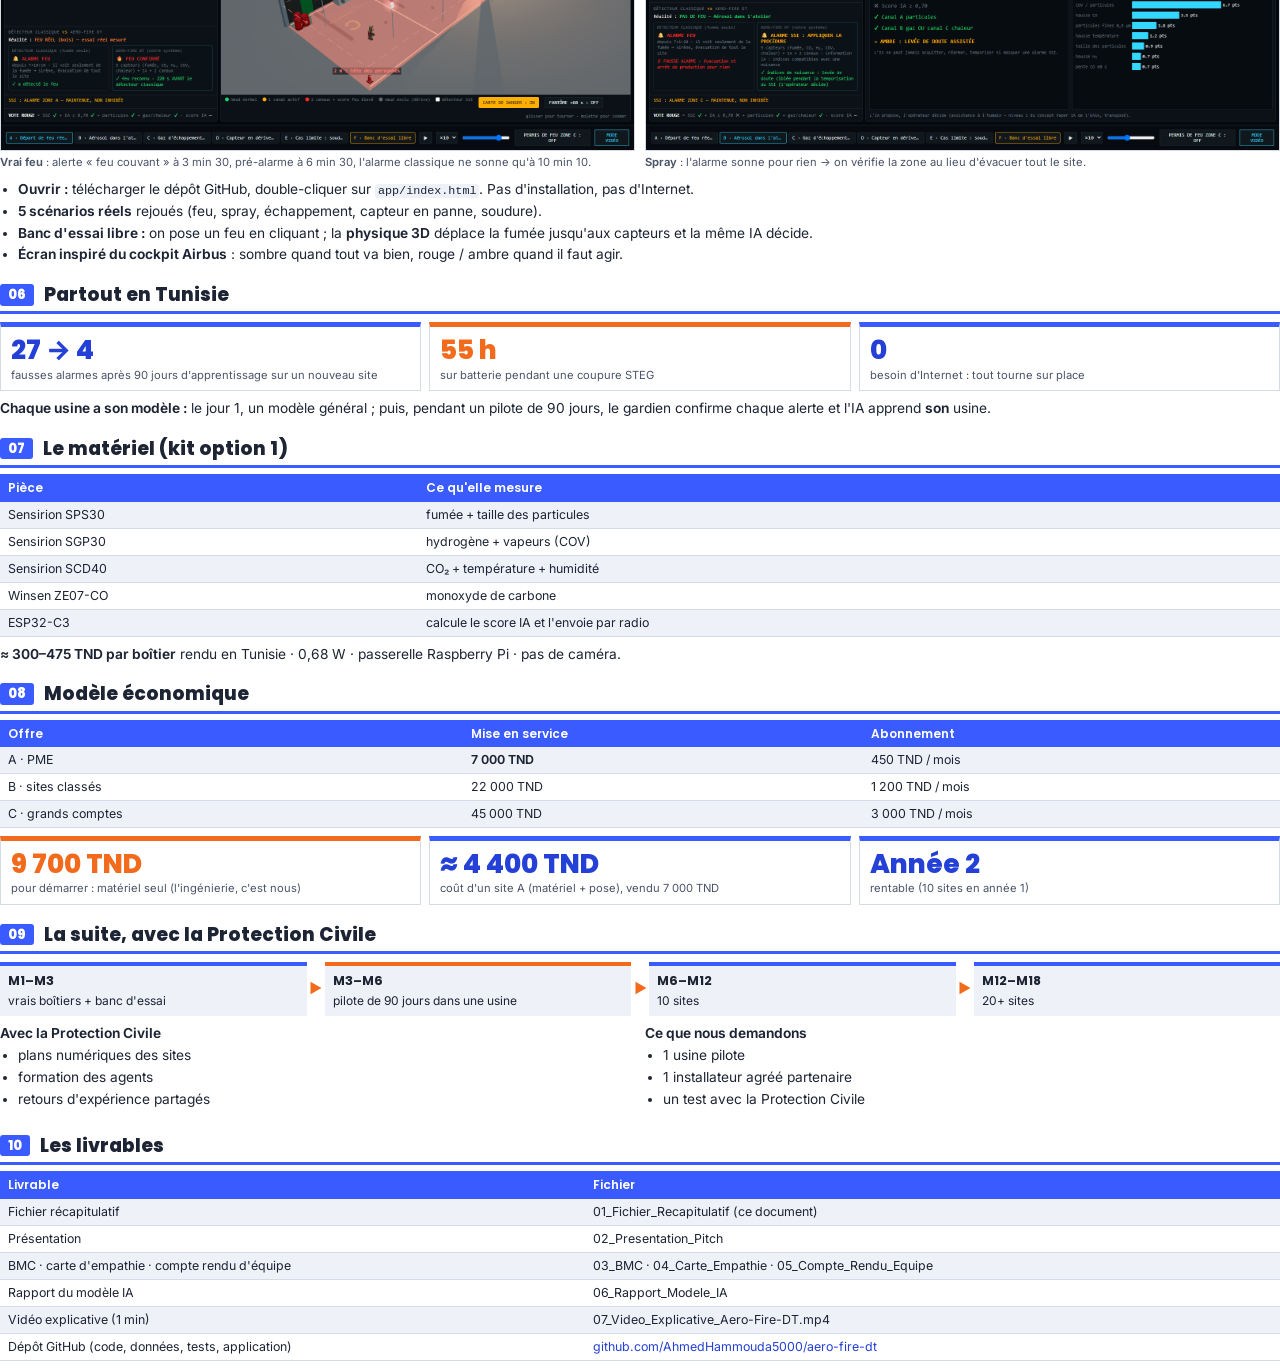
==== commit 339b9369: "Aeronautics methods placed in pitch (new slide), recap (methods table) and BMC activities Co-Authore" ====
--- a/docs/livrables/pdf_src/01_recapitulatif.html
+++ b/docs/livrables/pdf_src/01_recapitulatif.html
@@ -53,6 +53,18 @@
   <div class="b hot"><svg class="ico lucide lucide-flame" xmlns="http://www.w3.org/2000/svg" width="30" height="30" viewBox="0 0 24 24" fill="none" stroke="#f26b1d" stroke-width="2" stroke-linecap="round" stroke-linejoin="round" > <path d="M8.5 14.5A2.5 2.5 0 0 0 11 12c0-1.38-.5-2-1-3-1.072-2.143-.224-4.054 2-6 .5 2.5 2 4.9 4 6.5 2 1.6 3 3.5 3 5.5a7 7 0 1 1-14 0c0-1.153.433-2.294 1-3a2.5 2.5 0 0 0 2.5 2.5z" /> </svg><div class="t">FEU</div></div>
 </div>
 <p>Un spray, de la poussière ou un échappement n'ont pas cette « empreinte » : ils ne sont jamais appelés « feu ».</p>
+<h3>Les méthodes aéronautiques que nous utilisons</h3>
+<table>
+<tr><th style="width:32%">Méthode de l'aviation</th><th>Dans Aero-Fire DT</th></tr>
+<tr><td><svg class="ico lucide lucide-git-merge" xmlns="http://www.w3.org/2000/svg" width="14" height="14" viewBox="0 0 24 24" fill="none" stroke="#3a5bff" stroke-width="2" stroke-linecap="round" stroke-linejoin="round" > <circle cx="18" cy="18" r="3" /> <circle cx="6" cy="6" r="3" /> <path d="M6 21V9a9 9 0 0 0 9 9" /> </svg> <b>Détection moteur à double boucle</b></td><td>« Feu » seulement si 2 signes physiques différents sont d'accord</td></tr>
+<tr><td><svg class="ico lucide lucide-timer" xmlns="http://www.w3.org/2000/svg" width="14" height="14" viewBox="0 0 24 24" fill="none" stroke="#3a5bff" stroke-width="2" stroke-linecap="round" stroke-linejoin="round" > <line x1="10" x2="14" y1="2" y2="2" /> <line x1="12" x2="15" y1="14" y2="11" /> <circle cx="12" cy="14" r="8" /> </svg> <b>CS / 14 CFR 25.858</b> (détection en soute)</td><td>objectif : alerte au gardien en moins de 60 s, chaque voie de détection testable</td></tr>
+<tr><td><svg class="ico lucide lucide-test-tubes" xmlns="http://www.w3.org/2000/svg" width="14" height="14" viewBox="0 0 24 24" fill="none" stroke="#3a5bff" stroke-width="2" stroke-linecap="round" stroke-linejoin="round" > <path d="M9 2v17.5A2.5 2.5 0 0 1 6.5 22A2.5 2.5 0 0 1 4 19.5V2" /> <path d="M20 2v17.5a2.5 2.5 0 0 1-2.5 2.5a2.5 2.5 0 0 1-2.5-2.5V2" /> <path d="M3 2h7" /> <path d="M14 2h7" /> <path d="M9 16H4" /> <path d="M20 16h-5" /> </svg> <b>FAA AC 25-9A</b> (essais de fumée)</td><td>essais avec sources de fumée et pires cas → scénarios rejoués et banc d'essai libre</td></tr>
+<tr><td><svg class="ico lucide lucide-shield-check" xmlns="http://www.w3.org/2000/svg" width="14" height="14" viewBox="0 0 24 24" fill="none" stroke="#3a5bff" stroke-width="2" stroke-linecap="round" stroke-linejoin="round" > <path d="M20 13c0 5-3.5 7.5-7.66 8.95a1 1 0 0 1-.67-.01C7.5 20.5 4 18 4 13V6a1 1 0 0 1 1-1c2 0 4.5-1.2 6.24-2.72a1.17 1.17 0 0 1 1.52 0C14.51 3.81 17 5 19 5a1 1 0 0 1 1 1z" /> <path d="m9 12 2 2 4-4" /> </svg> <b>ARP4761A</b> (analyse de sécurité)</td><td>analyse des dangers et arbre de défaillances : l'IA ne peut jamais couper l'alarme</td></tr>
+<tr><td><svg class="ico lucide lucide-layout-dashboard" xmlns="http://www.w3.org/2000/svg" width="14" height="14" viewBox="0 0 24 24" fill="none" stroke="#3a5bff" stroke-width="2" stroke-linecap="round" stroke-linejoin="round" > <rect width="7" height="9" x="3" y="3" rx="1" /> <rect width="7" height="5" x="14" y="3" rx="1" /> <rect width="7" height="9" x="14" y="12" rx="1" /> <rect width="7" height="5" x="3" y="16" rx="1" /> </svg> <b>ECAM d'Airbus</b> (écran cockpit)</td><td>écran sombre quand tout va bien, 3 niveaux d'alerte, procédure affichée</td></tr>
+<tr><td><svg class="ico lucide lucide-user-check" xmlns="http://www.w3.org/2000/svg" width="14" height="14" viewBox="0 0 24 24" fill="none" stroke="#3a5bff" stroke-width="2" stroke-linecap="round" stroke-linejoin="round" > <path d="M16 21v-2a4 4 0 0 0-4-4H6a4 4 0 0 0-4 4v2" /> <circle cx="9" cy="7" r="4" /> <polyline points="16 11 18 13 22 9" /> </svg> <b>EASA, IA niveau 1</b></td><td>l'IA assiste, l'humain décide</td></tr>
+<tr><td><svg class="ico lucide lucide-fan" xmlns="http://www.w3.org/2000/svg" width="14" height="14" viewBox="0 0 24 24" fill="none" stroke="#3a5bff" stroke-width="2" stroke-linecap="round" stroke-linejoin="round" > <path d="M10.827 16.379a6.082 6.082 0 0 1-8.618-7.002l5.412 1.45a6.082 6.082 0 0 1 7.002-8.618l-1.45 5.412a6.082 6.082 0 0 1 8.618 7.002l-5.412-1.45a6.082 6.082 0 0 1-7.002 8.618l1.45-5.412Z" /> <path d="M12 12v.01" /> </svg> <b>CFD</b> (simulation des flux d'air)</td><td>la fumée simulée en 3D dans le hall</td></tr>
+</table>
+<p class="small">Méthodes « inspirées de » : aucune certification aéronautique n'est revendiquée. L'alarme certifiée du site reste la barrière de sécurité.</p>
 
 <h2><span class="n">03</span>Notre solution</h2>
 <div class="icorow">
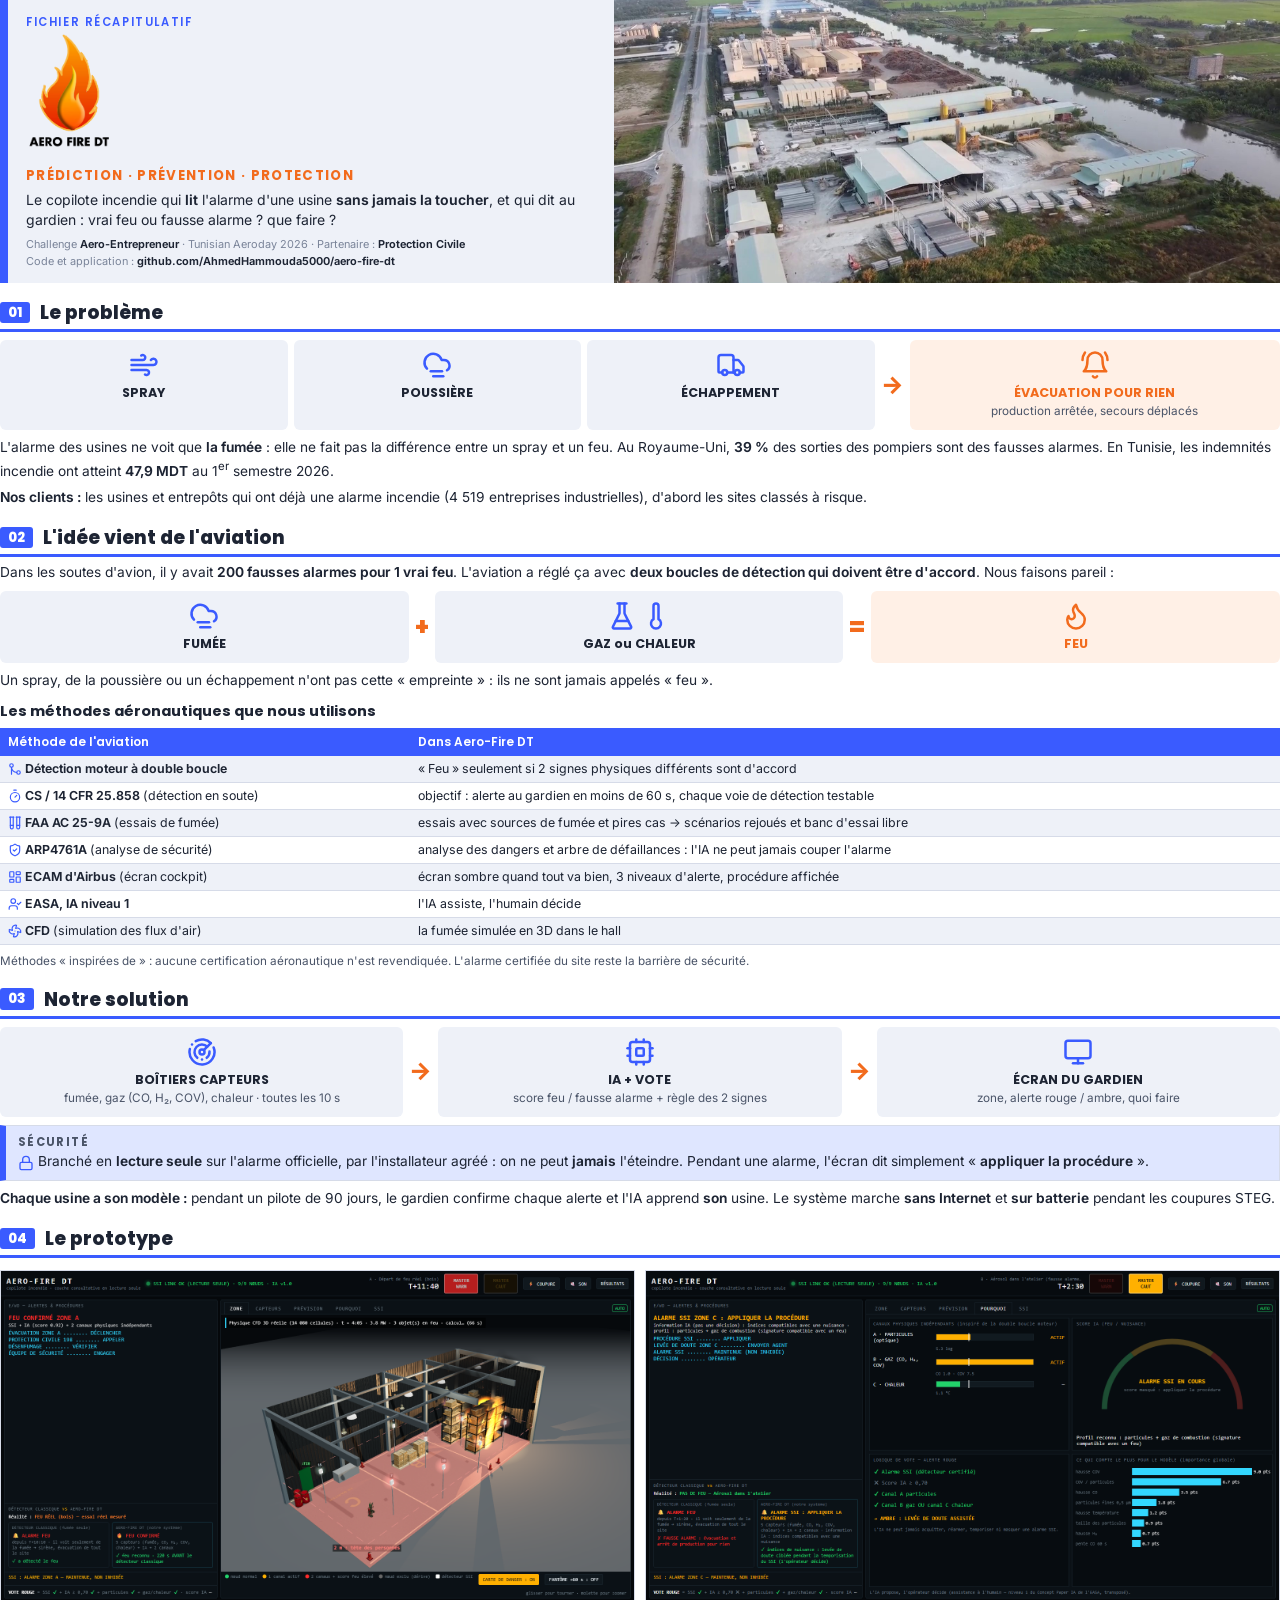
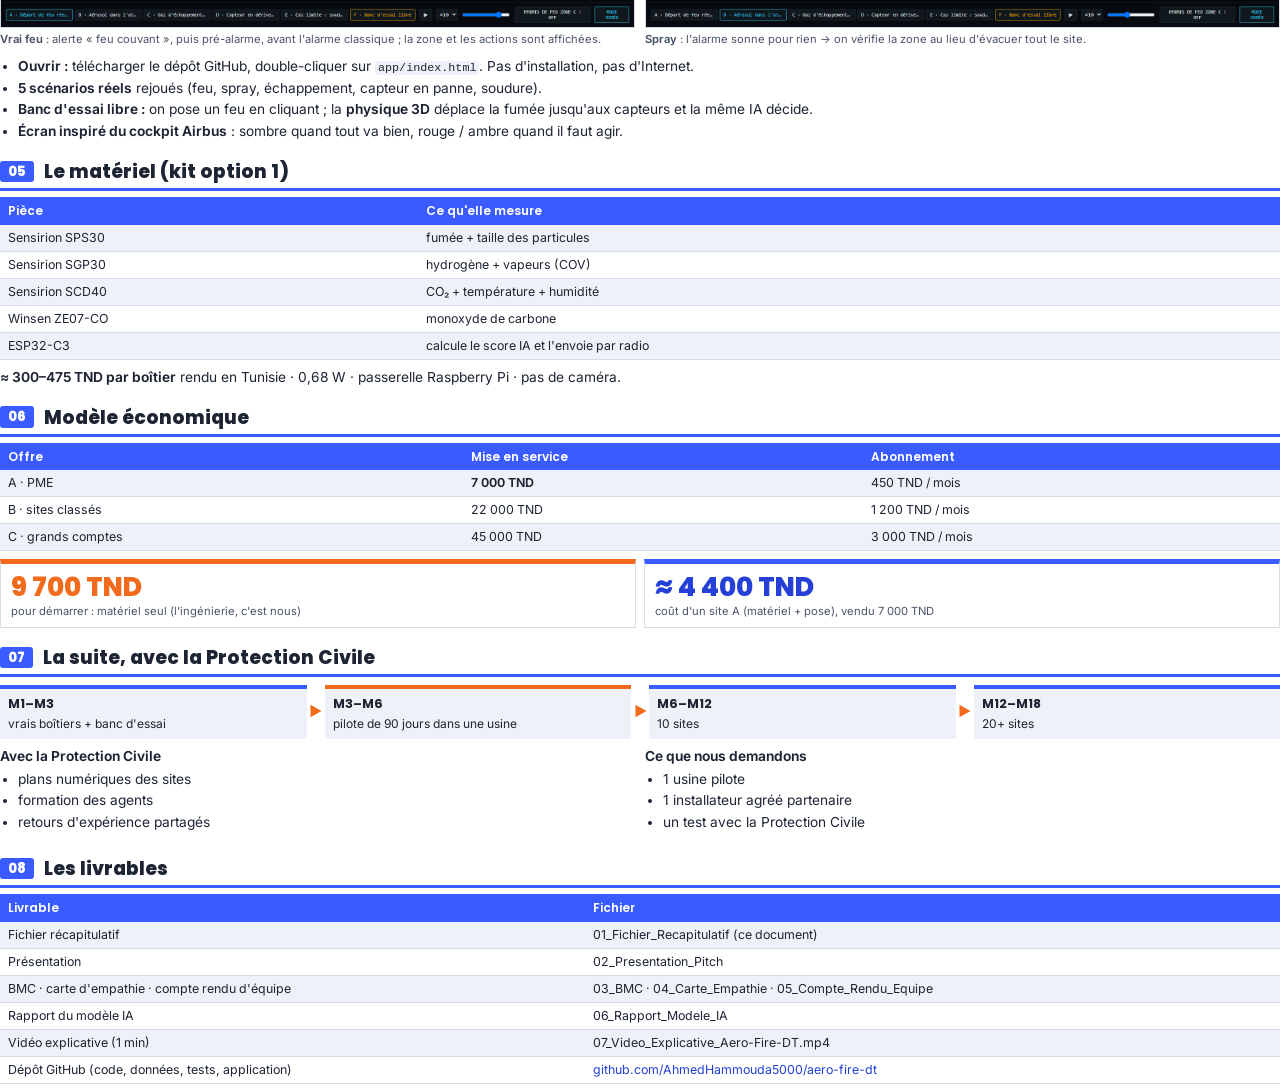
==== commit 2ff327d3: "No simulation/prototype numbers in pitch, recap, BMC, guide; no 'profitable year 2' Co-Authored-By: " ====
--- a/docs/livrables/pdf_src/01_recapitulatif.html
+++ b/docs/livrables/pdf_src/01_recapitulatif.html
@@ -75,19 +75,11 @@
   <div class="b"><svg class="ico lucide lucide-monitor" xmlns="http://www.w3.org/2000/svg" width="30" height="30" viewBox="0 0 24 24" fill="none" stroke="#3a5bff" stroke-width="2" stroke-linecap="round" stroke-linejoin="round" > <rect width="20" height="14" x="2" y="3" rx="2" /> <line x1="8" x2="16" y1="21" y2="21" /> <line x1="12" x2="12" y1="17" y2="21" /> </svg><div class="t">ÉCRAN DU GARDIEN</div><div class="d">zone, alerte rouge / ambre, quoi faire</div></div>
 </div>
 <div class="callout"><span class="k">SÉCURITÉ</span><svg class="ico lucide lucide-lock" xmlns="http://www.w3.org/2000/svg" width="16" height="16" viewBox="0 0 24 24" fill="none" stroke="#3a5bff" stroke-width="2" stroke-linecap="round" stroke-linejoin="round" > <rect width="18" height="11" x="3" y="11" rx="2" ry="2" /> <path d="M7 11V7a5 5 0 0 1 10 0v4" /> </svg> Branché en <b>lecture seule</b> sur l'alarme officielle, par l'installateur agréé : on ne peut <b>jamais</b> l'éteindre. Pendant une alarme, l'écran dit simplement « <b>appliquer la procédure</b> ».</div>
+<p><b>Chaque usine a son modèle :</b> pendant un pilote de 90 jours, le gardien confirme chaque alerte et l'IA apprend <b>son</b> usine. Le système marche <b>sans Internet</b> et <b>sur batterie</b> pendant les coupures STEG.</p>
 
-<h2><span class="n">04</span>Résultats (essais réels jamais vus par l'IA)</h2>
-<div class="kpis">
-  <div class="kpi"><div class="v">17/17</div><div class="l">feux détectés</div></div>
-  <div class="kpi a"><div class="v">10</div><div class="l">feux signalés avant l'alarme classique</div></div>
-  <div class="kpi"><div class="v">11/15</div><div class="l">fausses alarmes rejetées</div></div>
-  <div class="kpi"><div class="v">7/7</div><div class="l">fausses alarmes rejetées dans une autre salle</div></div>
-</div>
-<p class="small">Données réelles publiques : 32 essais de feu et de fausses alarmes enregistrés dans un hall industriel (Mendeley, Allemagne). Chaque essai est jugé par une IA qui ne l'a jamais vu.</p>
-
-<h2><span class="n">05</span>Le prototype</h2>
+<h2><span class="n">04</span>Le prototype</h2>
 <div class="grid2">
-<figure><img src="img/A_fire.png"><figcaption><b>Vrai feu</b> : alerte « feu couvant » à 3 min 30, pré-alarme à 6 min 30, l'alarme classique ne sonne qu'à 10 min 10.</figcaption></figure>
+<figure><img src="img/A_fire.png"><figcaption><b>Vrai feu</b> : alerte « feu couvant », puis pré-alarme, avant l'alarme classique ; la zone et les actions sont affichées.</figcaption></figure>
 <figure><img src="img/B_procedure.png"><figcaption><b>Spray</b> : l'alarme sonne pour rien → on vérifie la zone au lieu d'évacuer tout le site.</figcaption></figure>
 </div>
 <ul>
@@ -97,15 +89,7 @@
 <li><b>Écran inspiré du cockpit Airbus</b> : sombre quand tout va bien, rouge / ambre quand il faut agir.</li>
 </ul>
 
-<h2><span class="n">06</span>Partout en Tunisie</h2>
-<div class="kpis" style="grid-template-columns:repeat(3,1fr)">
-  <div class="kpi"><div class="v">27 → 4</div><div class="l">fausses alarmes après 90 jours d'apprentissage sur un nouveau site</div></div>
-  <div class="kpi a"><div class="v">55 h</div><div class="l">sur batterie pendant une coupure STEG</div></div>
-  <div class="kpi"><div class="v">0</div><div class="l">besoin d'Internet : tout tourne sur place</div></div>
-</div>
-<p><b>Chaque usine a son modèle :</b> le jour 1, un modèle général ; puis, pendant un pilote de 90 jours, le gardien confirme chaque alerte et l'IA apprend <b>son</b> usine.</p>
-
-<h2><span class="n">07</span>Le matériel (kit option 1)</h2>
+<h2><span class="n">05</span>Le matériel (kit option 1)</h2>
 <table>
 <tr><th>Pièce</th><th>Ce qu'elle mesure</th></tr>
 <tr><td>Sensirion SPS30</td><td>fumée + taille des particules</td></tr>
@@ -116,20 +100,19 @@
 </table>
 <p><b>≈ 300–475 TND par boîtier</b> rendu en Tunisie · 0,68 W · passerelle Raspberry Pi · pas de caméra.</p>
 
-<h2><span class="n">08</span>Modèle économique</h2>
+<h2><span class="n">06</span>Modèle économique</h2>
 <table>
 <tr><th>Offre</th><th>Mise en service</th><th>Abonnement</th></tr>
 <tr><td>A · PME</td><td><b>7 000 TND</b></td><td>450 TND / mois</td></tr>
 <tr><td>B · sites classés</td><td>22 000 TND</td><td>1 200 TND / mois</td></tr>
 <tr><td>C · grands comptes</td><td>45 000 TND</td><td>3 000 TND / mois</td></tr>
 </table>
-<div class="kpis" style="grid-template-columns:repeat(3,1fr)">
+<div class="kpis" style="grid-template-columns:repeat(2,1fr)">
   <div class="kpi a"><div class="v">9 700 TND</div><div class="l">pour démarrer : matériel seul (l'ingénierie, c'est nous)</div></div>
   <div class="kpi"><div class="v">≈ 4 400 TND</div><div class="l">coût d'un site A (matériel + pose), vendu 7 000 TND</div></div>
-  <div class="kpi"><div class="v">Année 2</div><div class="l">rentable (10 sites en année 1)</div></div>
 </div>
 
-<h2><span class="n">09</span>La suite, avec la Protection Civile</h2>
+<h2><span class="n">07</span>La suite, avec la Protection Civile</h2>
 <div class="flow">
   <div class="st"><b>M1–M3</b>vrais boîtiers + banc d'essai</div><div class="ar">▶</div>
   <div class="st" style="border-top-color:var(--orange)"><b>M3–M6</b>pilote de 90 jours dans une usine</div><div class="ar">▶</div>
@@ -141,7 +124,7 @@
 <div><b>Ce que nous demandons</b><ul><li>1 usine pilote</li><li>1 installateur agréé partenaire</li><li>un test avec la Protection Civile</li></ul></div>
 </div>
 
-<h2><span class="n">10</span>Les livrables</h2>
+<h2><span class="n">08</span>Les livrables</h2>
 <table>
 <tr><th>Livrable</th><th>Fichier</th></tr>
 <tr><td>Fichier récapitulatif</td><td>01_Fichier_Recapitulatif (ce document)</td></tr>
